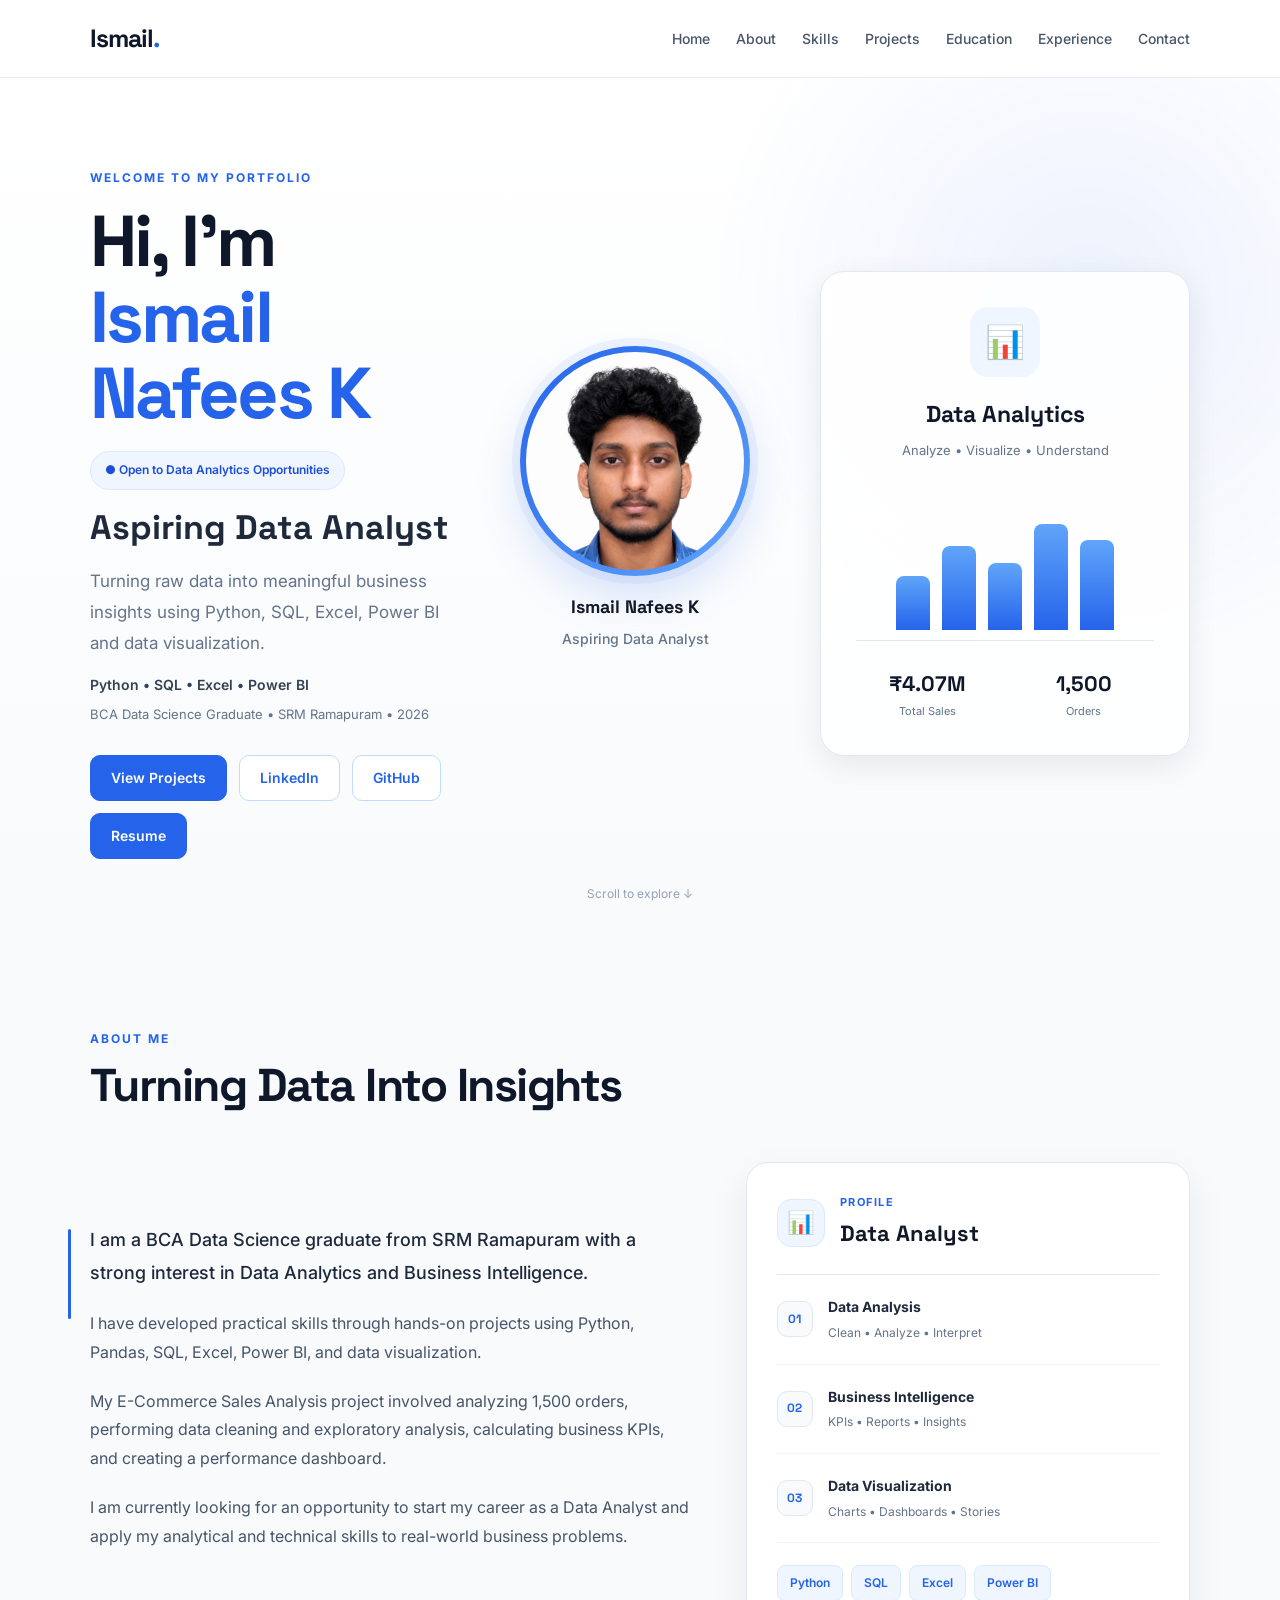
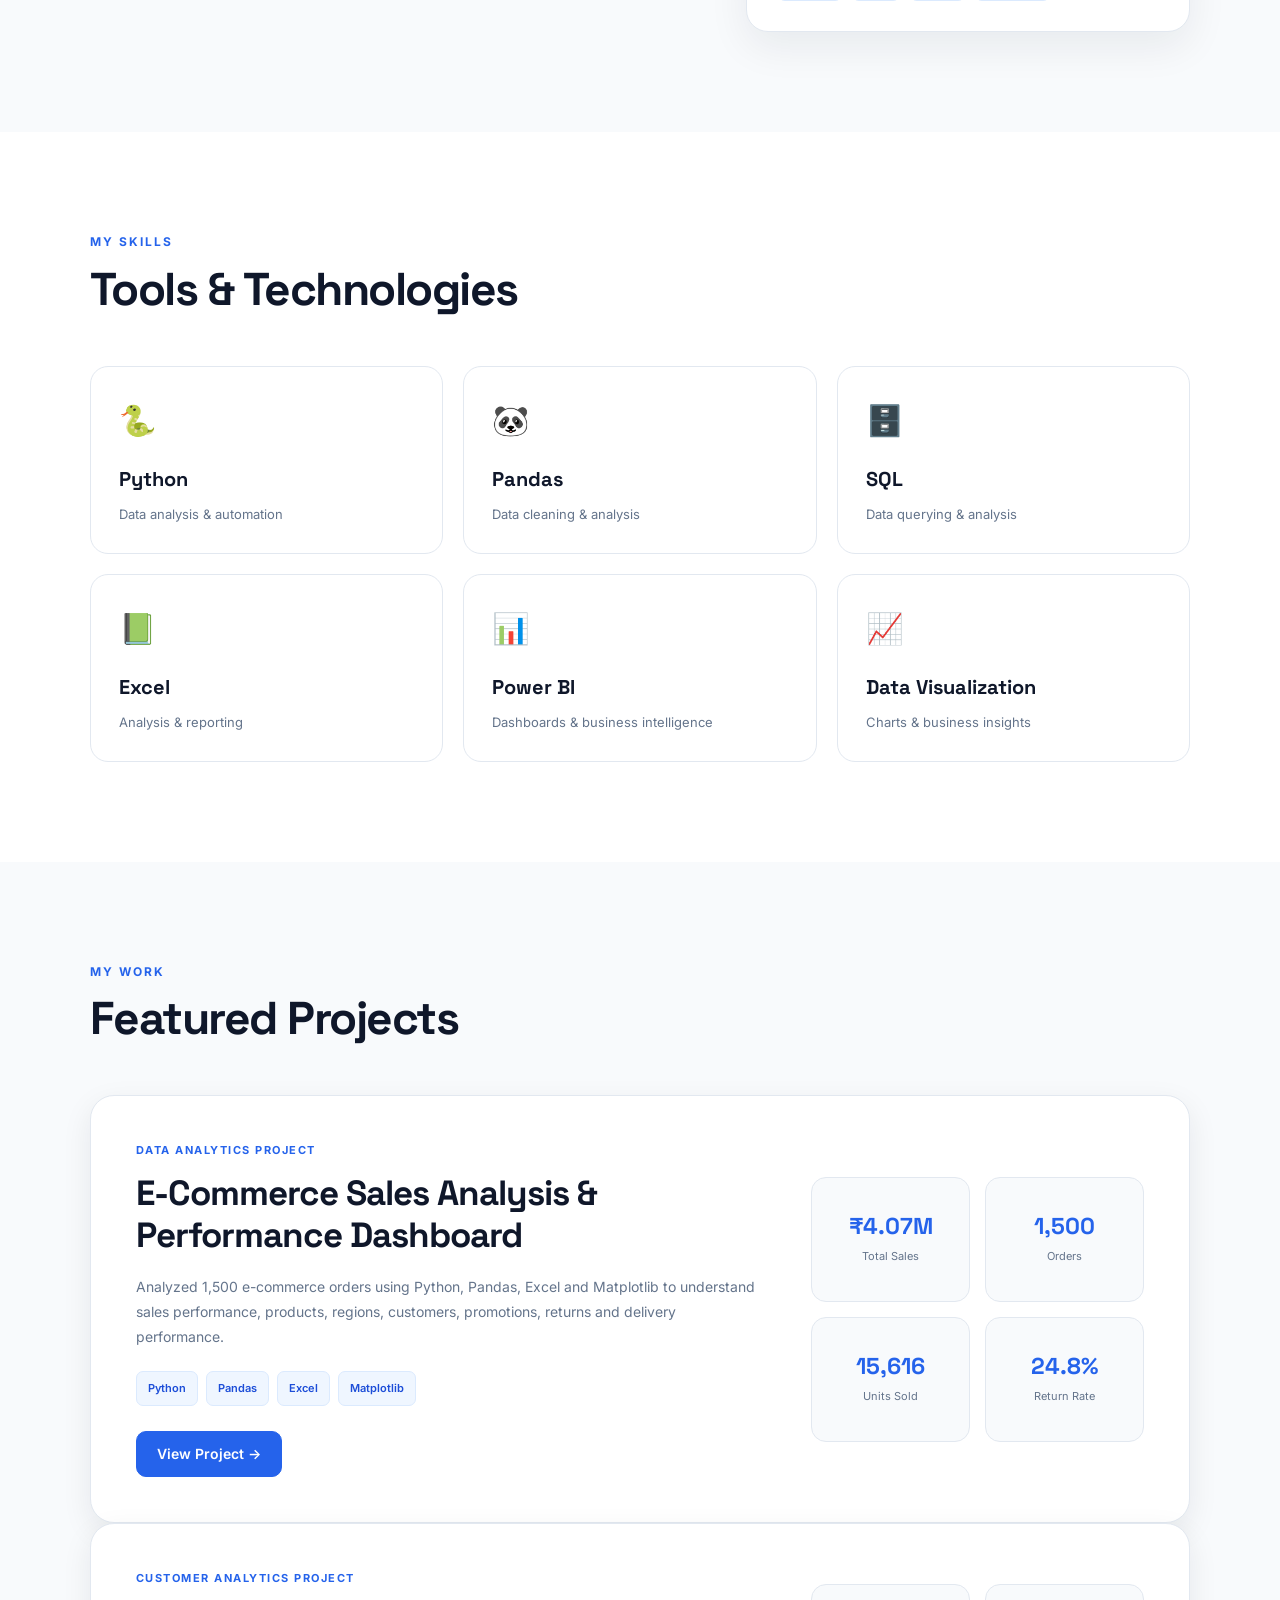
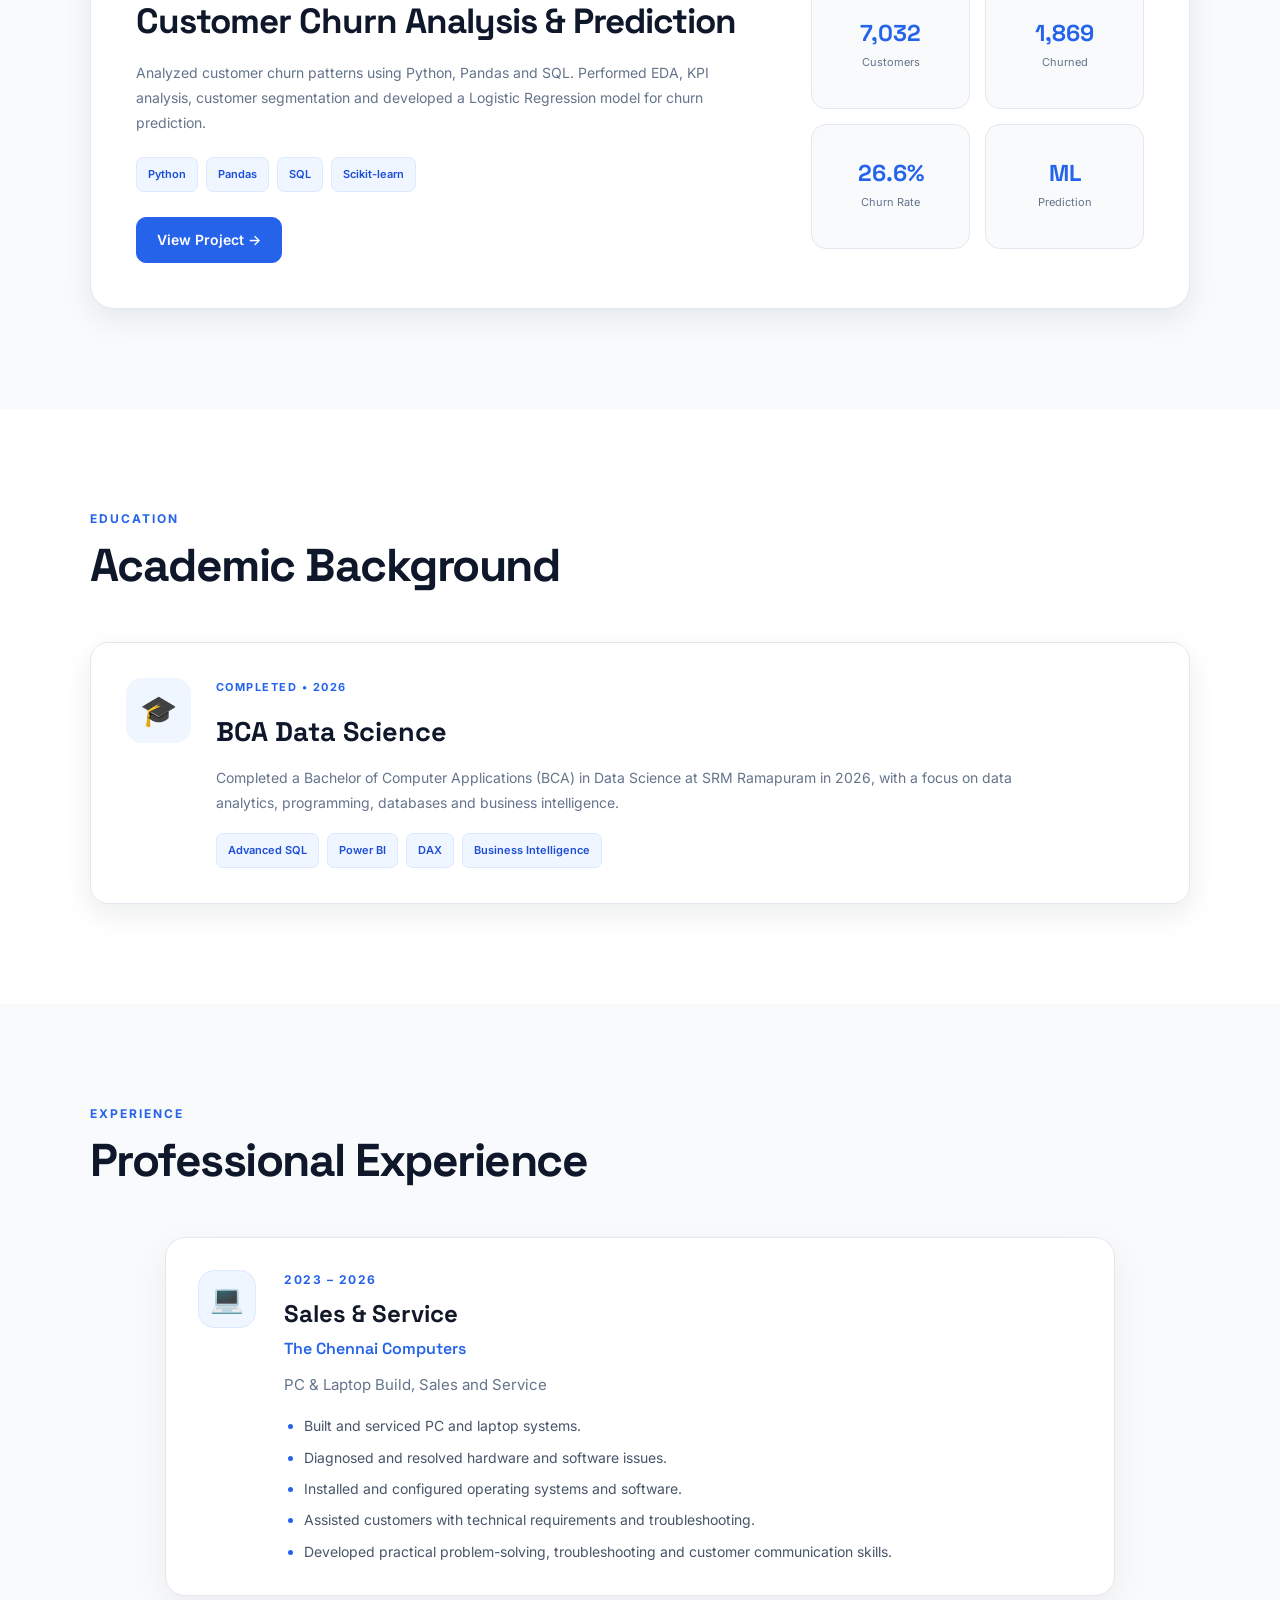
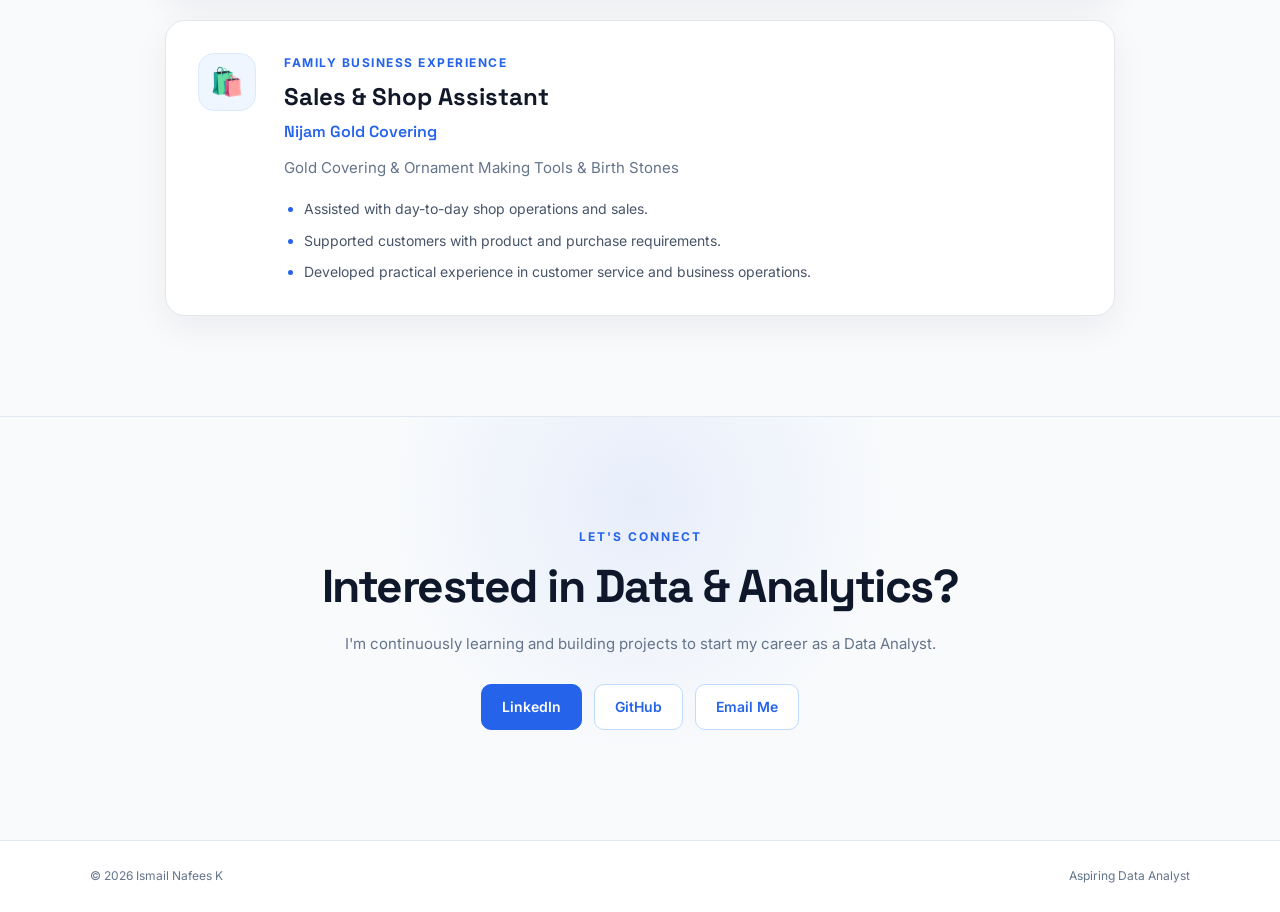
==== index.html @ 9ca86b62 "Update index.html" ====
<!DOCTYPE html>
<html lang="en">

<head>
    <meta charset="UTF-8">
    <meta name="viewport" content="width=device-width, initial-scale=1.0">

    <title>Ismail Nafees | Data Analyst</title>

    <meta name="description"
        content="Ismail Nafees K — BCA Data Science graduate and aspiring Data Analyst skilled in Python, SQL, Excel, Power BI and data visualization.">

    <meta property="og:title" content="Ismail Nafees | Data Analyst">
    <meta property="og:description"
        content="BCA Data Science graduate and aspiring Data Analyst specializing in Python, SQL, Excel, Power BI and data visualization.">
    <meta property="og:type" content="website">
    <meta property="og:url" content="https://Ismailnafees.github.io">

    <link rel="stylesheet" href="style.css">
</head>

<body>

    <!-- Navigation -->
    <nav class="navbar">

        <div class="logo">
            Ismail<span>.</span>
        </div>

        <div class="nav-links">
            <a href="#home">Home</a>
            <a href="#about">About</a>
            <a href="#skills">Skills</a>
            <a href="#projects">Projects</a>
            <a href="#education">Education</a>
            <a href="#experience">Experience</a>
            <a href="#contact">Contact</a>
        </div>

    </nav>


    <!-- Hero Section -->
    <section id="home" class="hero">

        <div class="hero-content">

            <p class="small-title">
                WELCOME TO MY PORTFOLIO
            </p>

            <h1>
                Hi, I'm <span>Ismail Nafees K</span>
            </h1>

            <div class="status-badge">
                ● Open to Data Analytics Opportunities
            </div>

            <h2>
                Aspiring Data Analyst
            </h2>

            <p class="hero-text">
                Turning raw data into meaningful business insights using
                Python, SQL, Excel, Power BI and data visualization.
            </p>

            <p class="hero-subtext">
                Python • SQL • Excel • Power BI
            </p>

            <p class="hero-education">
                BCA Data Science Graduate • SRM Ramapuram • 2026
            </p>

            <div class="buttons">

                <a href="#projects" class="button">
                    View Projects
                </a>

                <a href="https://www.linkedin.com/in/ismail-nafees-a29241374/"
                   class="button secondary"
                   target="_blank"
                   rel="noopener noreferrer">
                    LinkedIn
                </a>

                <a href="https://github.com/Ismailnafees"
                   class="button secondary"
                   target="_blank"
                   rel="noopener noreferrer">
                    GitHub
                </a>

               <a href="Ismail_Nafees_Resume.pdf"
   class="button"
   target="_blank">
    Resume
</a>

            </div>

        </div>


        <!-- Profile Photo -->
        <div class="profile-photo-card">

            <div class="profile-photo-wrapper">

                <img
                    src="profile.png"
                    alt="Ismail Nafees K - Data Analyst"
                    class="profile-photo">

            </div>

            <div class="profile-photo-info">

                <strong>
                    Ismail Nafees K
                </strong>

                <span>
                    Aspiring Data Analyst
                </span>

            </div>

        </div>


        <!-- Analytics Visual -->
        <div class="hero-card">

            <div class="data-icon">
                📊
            </div>

            <h3>
                Data Analytics
            </h3>

            <p>
                Analyze • Visualize • Understand
            </p>

            <div class="analytics-bars">

                <div class="bar bar-one"></div>
                <div class="bar bar-two"></div>
                <div class="bar bar-three"></div>
                <div class="bar bar-four"></div>
                <div class="bar bar-five"></div>

            </div>

            <div class="analytics-stats">

                <div>
                    <strong>₹4.07M</strong>
                    <span>Total Sales</span>
                </div>

                <div>
                    <strong>1,500</strong>
                    <span>Orders</span>
                </div>

            </div>

        </div>

        <div class="scroll-hint">
            Scroll to explore ↓
        </div>

    </section>


   <!-- About Section -->
<section id="about" class="section about-section">

    <div class="section-title">

        <p>ABOUT ME</p>

        <h2>
            Turning Data Into Insights
        </h2>

    </div>


    <div class="about-layout">

        <!-- Left: About Text -->
        <div class="about-text">

            <p>
                I am a BCA Data Science graduate from SRM Ramapuram
                with a strong interest in Data Analytics and Business
                Intelligence.
            </p>

            <p>
                I have developed practical skills through hands-on
                projects using Python, Pandas, SQL, Excel, Power BI,
                and data visualization.
            </p>

            <p>
                My E-Commerce Sales Analysis project involved analyzing
                1,500 orders, performing data cleaning and exploratory
                analysis, calculating business KPIs, and creating a
                performance dashboard.
            </p>

            <p>
                I am currently looking for an opportunity to start my
                career as a Data Analyst and apply my analytical and
                technical skills to real-world business problems.
            </p>

        </div>


        <!-- Right: Profile -->
        <div class="about-profile">

            <div class="profile-heading">
                <span class="profile-icon">📊</span>

                <div>
                    <span class="profile-label">PROFILE</span>

                    <h3>
                        Data Analyst
                    </h3>
                </div>
            </div>


            <div class="profile-item">

                <span class="profile-number">
                    01
                </span>

                <div>
                    <strong>
                        Data Analysis
                    </strong>

                    <p>
                        Clean • Analyze • Interpret
                    </p>
                </div>

            </div>


            <div class="profile-item">

                <span class="profile-number">
                    02
                </span>

                <div>
                    <strong>
                        Business Intelligence
                    </strong>

                    <p>
                        KPIs • Reports • Insights
                    </p>
                </div>

            </div>


            <div class="profile-item">

                <span class="profile-number">
                    03
                </span>

                <div>
                    <strong>
                        Data Visualization
                    </strong>

                    <p>
                        Charts • Dashboards • Stories
                    </p>
                </div>

            </div>


            <div class="profile-tools">

                <span>Python</span>
                <span>SQL</span>
                <span>Excel</span>
                <span>Power BI</span>

            </div>

        </div>

    </div>

</section>

    <!-- Skills Section -->
    <section id="skills" class="section">

        <div class="section-title">

            <p>MY SKILLS</p>

            <h2>
                Tools & Technologies
            </h2>

        </div>


        <div class="skills-grid">

            <div class="skill-card">

                <span>🐍</span>

                <h3>
                    Python
                </h3>

                <p>
                    Data analysis & automation
                </p>

            </div>


            <div class="skill-card">

                <span>🐼</span>

                <h3>
                    Pandas
                </h3>

                <p>
                    Data cleaning & analysis
                </p>

            </div>


            <div class="skill-card">

                <span>🗄️</span>

                <h3>
                    SQL
                </h3>

                <p>
                    Data querying & analysis
                </p>

            </div>


            <div class="skill-card">

                <span>📗</span>

                <h3>
                    Excel
                </h3>

                <p>
                    Analysis & reporting
                </p>

            </div>


            <div class="skill-card">

                <span>📊</span>

                <h3>
                    Power BI
                </h3>

                <p>
                    Dashboards & business intelligence
                </p>

            </div>


            <div class="skill-card">

                <span>📈</span>

                <h3>
                    Data Visualization
                </h3>

                <p>
                    Charts & business insights
                </p>

            </div>

        </div>

    </section>


    <!-- Projects Section -->
    
<section id="projects" class="section">

    <div class="section-title">
        <p>MY WORK</p>
        <h2>Featured Projects</h2>
    </div>

    <div class="projects-grid">

        <!-- Project 1 -->
        <div class="project-card">

            <div class="project-content">

                <p class="project-label">
                    DATA ANALYTICS PROJECT
                </p>

                <h3>
                    E-Commerce Sales Analysis
                    & Performance Dashboard
                </h3>

                <p>
                    Analyzed 1,500 e-commerce orders using Python,
                    Pandas, Excel and Matplotlib to understand sales
                    performance, products, regions, customers,
                    promotions, returns and delivery performance.
                </p>

                <div class="project-tools">
                    <span>Python</span>
                    <span>Pandas</span>
                    <span>Excel</span>
                    <span>Matplotlib</span>
                </div>

                <a href="https://github.com/Ismailnafees/ecommerce-sales-analysis"
                   class="button"
                   target="_blank">
                    View Project →
                </a>

            </div>

            <div class="project-stats">

                <div>
                    <strong>₹4.07M</strong>
                    <span>Total Sales</span>
                </div>

                <div>
                    <strong>1,500</strong>
                    <span>Orders</span>
                </div>

                <div>
                    <strong>15,616</strong>
                    <span>Units Sold</span>
                </div>

                <div>
                    <strong>24.8%</strong>
                    <span>Return Rate</span>
                </div>

            </div>

        </div>


        <!-- Project 2 -->
        <div class="project-card">

            <div class="project-content">

                <p class="project-label">
                    CUSTOMER ANALYTICS PROJECT
                </p>

                <h3>
                    Customer Churn Analysis
                    & Prediction
                </h3>

                <p>
                    Analyzed customer churn patterns using Python,
                    Pandas and SQL. Performed EDA, KPI analysis,
                    customer segmentation and developed a Logistic
                    Regression model for churn prediction.
                </p>

                <div class="project-tools">
                    <span>Python</span>
                    <span>Pandas</span>
                    <span>SQL</span>
                    <span>Scikit-learn</span>
                </div>

                <a href="https://github.com/Ismailnafees/customer-churn-analysis"
                   class="button"
                   target="_blank">
                    View Project →
                </a>

            </div>

            <div class="project-stats">

                <div>
                    <strong>7,032</strong>
                    <span>Customers</span>
                </div>

                <div>
                    <strong>1,869</strong>
                    <span>Churned</span>
                </div>

                <div>
                    <strong>26.6%</strong>
                    <span>Churn Rate</span>
                </div>

                <div>
                    <strong>ML</strong>
                    <span>Prediction</span>
                </div>

            </div>

        </div>

    </div>

</section>

    <!-- Education Section -->
    <section id="education" class="section">

        <div class="section-title">

            <p>EDUCATION</p>

            <h2>
                Academic Background
            </h2>

        </div>


        <div class="education-card">

            <div class="education-icon">
                🎓
            </div>

            <div>

                <p class="project-label">
                    COMPLETED • 2026
                </p>

                <h3>
                    BCA Data Science
                </h3>

                <p>
                    Completed a Bachelor of Computer Applications (BCA)
                    in Data Science at SRM Ramapuram in 2026, with a focus
                    on data analytics, programming, databases and business
                    intelligence.
                </p>

                <div class="learning-tags">

                    <span>Advanced SQL</span>
                    <span>Power BI</span>
                    <span>DAX</span>
                    <span>Business Intelligence</span>

                </div>

            </div>

        </div>

    </section>


    <!-- Experience Section -->
    <section id="experience" class="section">

        <div class="section-title">

            <p>EXPERIENCE</p>

            <h2>
                Professional Experience
            </h2>

        </div>


        <!-- The Chennai Computers -->
        <div class="experience-card">

            <div class="experience-icon">
                💻
            </div>

            <div class="experience-content">

                <p class="project-label">
                    2023 – 2026
                </p>

                <h3>
                    Sales & Service
                </h3>

                <h4>
                    The Chennai Computers
                </h4>

                <p>
                    PC & Laptop Build, Sales and Service
                </p>

                <ul>

                    <li>
                        Built and serviced PC and laptop systems.
                    </li>

                    <li>
                        Diagnosed and resolved hardware and software issues.
                    </li>

                    <li>
                        Installed and configured operating systems and software.
                    </li>

                    <li>
                        Assisted customers with technical requirements
                        and troubleshooting.
                    </li>

                    <li>
                        Developed practical problem-solving,
                        troubleshooting and customer communication skills.
                    </li>

                </ul>

            </div>

        </div>


        <!-- Nijam Gold Covering -->
        <div class="experience-card">

            <div class="experience-icon">
                🛍️
            </div>

            <div class="experience-content">

                <p class="project-label">
                    FAMILY BUSINESS EXPERIENCE
                </p>

                <h3>
                    Sales & Shop Assistant
                </h3>

                <h4>
                    Nijam Gold Covering
                </h4>

                <p>
                    Gold Covering & Ornament Making Tools & Birth Stones
                </p>

                <ul>

                    <li>
                        Assisted with day-to-day shop operations and sales.
                    </li>

                    <li>
                        Supported customers with product and purchase requirements.
                    </li>

                    <li>
                        Developed practical experience in customer service
                        and business operations.
                    </li>

                </ul>

            </div>

        </div>

    </section>


    <!-- Contact Section -->
    <section id="contact" class="contact">

        <p class="small-title">
            LET'S CONNECT
        </p>

        <h2>
            Interested in Data & Analytics?
        </h2>

        <p>
            I'm continuously learning and building projects
            to start my career as a Data Analyst.
        </p>


        <div class="buttons">

            <a href="https://www.linkedin.com/in/ismail-nafees-a29241374/"
               class="button"
               target="_blank"
               rel="noopener noreferrer">
                LinkedIn
            </a>

            <a href="https://github.com/Ismailnafees"
               class="button secondary"
               target="_blank"
               rel="noopener noreferrer">
                GitHub
            </a>

            <a href="mailto:ismailnafees113@gmail.com"
               class="button secondary">
                Email Me
            </a>

        </div>

    </section>


    <!-- Footer -->
    <footer>

        <p>
            © 2026 Ismail Nafees K
        </p>

        <p>
            Aspiring Data Analyst
        </p>

    </footer>


</body>

</html>
---- style.css ----
@import url('https://fonts.googleapis.com/css2?family=Inter:wght@400;500;600;700&family=Space+Grotesk:wght@400;500;600;700&display=swap');


/* =========================
   ROOT
========================= */

:root {
    --blue: #2563eb;
    --blue-dark: #1d4ed8;
    --blue-light: #eff6ff;

    --text: #0f172a;
    --text-light: #64748b;

    --white: #ffffff;
    --border: #e2e8f0;
    --background: #f8fafc;

    --shadow: 0 10px 30px rgba(15, 23, 42, 0.08);
    --shadow-hover: 0 18px 40px rgba(37, 99, 235, 0.12);

    --radius: 18px;
}


/* =========================
   RESET
========================= */

* {
    margin: 0;
    padding: 0;
    box-sizing: border-box;
}

html {
    scroll-behavior: smooth;
}

body {
    font-family: "Inter", sans-serif;
    color: var(--text);
    background: var(--white);
    line-height: 1.7;
    overflow-x: hidden;
}

a {
    text-decoration: none;
    color: inherit;
}

img {
    max-width: 100%;
    display: block;
}


/* =========================
   TYPOGRAPHY
========================= */

h1,
h2,
h3,
.logo {
    font-family: "Space Grotesk", sans-serif;
}

h1,
h2,
h3,
p {
    margin: 0;
}


/* =========================
   NAVIGATION
========================= */

.navbar {
    width: 100%;
    height: 78px;

    display: flex;
    align-items: center;
    justify-content: space-between;

    padding: 0 7%;

    background: rgba(255, 255, 255, 0.94);

    border-bottom: 1px solid rgba(226, 232, 240, 0.8);

    position: sticky;
    top: 0;
    z-index: 1000;

    backdrop-filter: blur(14px);
}

.logo {
    font-size: 25px;
    font-weight: 700;
    letter-spacing: -1px;
}

.logo span {
    color: var(--blue);
}

.nav-links {
    display: flex;
    align-items: center;
    gap: 26px;
}

.nav-links a {
    color: #475569;
    font-size: 14px;
    font-weight: 500;

    transition: color 0.25s ease;
}

.nav-links a:hover {
    color: var(--blue);
}


/* =========================
   HERO
========================= */

.hero {
    min-height: calc(100vh - 78px);

    display: flex;
    align-items: center;
    justify-content: space-between;

    gap: 70px;

    padding: 90px 7% 70px;

    position: relative;

    background:
        radial-gradient(circle at 85% 25%, rgba(37, 99, 235, 0.08), transparent 30%),
        linear-gradient(180deg, #ffffff 0%, #f8fafc 100%);
}

.hero-content {
    max-width: 720px;
}

.small-title {
    color: var(--blue);

    font-size: 12px;
    font-weight: 700;

    letter-spacing: 2px;

    margin-bottom: 16px;
}

.hero h1 {
    font-size: clamp(42px, 6vw, 72px);

    line-height: 1.05;

    letter-spacing: -2.8px;

    font-weight: 700;

    margin-bottom: 20px;
}

.hero h1 span {
    color: var(--blue);
}

.status-badge {
    display: inline-flex;
    align-items: center;

    padding: 8px 14px;

    margin-bottom: 18px;

    color: #1d4ed8;

    background: var(--blue-light);

    border: 1px solid #dbeafe;

    border-radius: 999px;

    font-size: 12px;
    font-weight: 600;
}

.hero h2 {
    font-size: clamp(24px, 3vw, 34px);

    line-height: 1.2;

    margin-bottom: 18px;

    color: #1e293b;
}

.hero-text {
    max-width: 650px;

    color: var(--text-light);

    font-size: 17px;

    line-height: 1.8;

    margin-bottom: 15px;
}

.hero-subtext {
    color: #334155;

    font-weight: 600;

    font-size: 14px;

    margin-bottom: 6px;
}

.hero-education {
    color: #64748b;

    font-size: 13px;

    margin-bottom: 30px;
}


/* =========================
   BUTTONS
========================= */

.buttons {
    display: flex;
    flex-wrap: wrap;
    gap: 12px;
}

.button {
    display: inline-flex;
    align-items: center;
    justify-content: center;

    min-height: 46px;

    padding: 0 20px;

    background: var(--blue);

    color: white;

    border: 1px solid var(--blue);

    border-radius: 10px;

    font-size: 14px;
    font-weight: 600;

    transition:
        transform 0.25s ease,
        background 0.25s ease,
        box-shadow 0.25s ease;
}

.button:hover {
    background: var(--blue-dark);

    transform: translateY(-2px);

    box-shadow: 0 8px 20px rgba(37, 99, 235, 0.2);
}

.button.secondary {
    background: white;

    color: var(--blue);

    border-color: #bfdbfe;
}

.button.secondary:hover {
    background: var(--blue-light);
}


/* =========================
   HERO ANALYTICS CARD
========================= */

.hero-card {
    width: 370px;

    flex-shrink: 0;

    padding: 35px;

    background: rgba(255, 255, 255, 0.9);

    border: 1px solid var(--border);

    border-radius: 24px;

    box-shadow: var(--shadow);

    text-align: center;

    transition:
        transform 0.3s ease,
        box-shadow 0.3s ease;
}

.hero-card:hover {
    transform: translateY(-7px);

    box-shadow: var(--shadow-hover);
}

.data-icon {
    width: 70px;
    height: 70px;

    display: flex;
    align-items: center;
    justify-content: center;

    margin: 0 auto 18px;

    background: var(--blue-light);

    border-radius: 18px;

    font-size: 32px;
}

.hero-card h3 {
    font-size: 23px;

    margin-bottom: 5px;
}

.hero-card > p {
    color: var(--text-light);

    font-size: 13px;

    margin-bottom: 30px;
}


/* =========================
   ANALYTICS BARS
========================= */

.analytics-bars {
    height: 150px;

    display: flex;
    align-items: flex-end;
    justify-content: center;

    gap: 12px;

    padding: 10px 25px;

    border-bottom: 1px solid var(--border);
}

.bar {
    width: 34px;

    border-radius: 8px 8px 0 0;

    background: linear-gradient(
        to top,
        #2563eb,
        #60a5fa
    );

    animation: growBar 1s ease forwards;
}

.bar-one {
    height: 42%;
}

.bar-two {
    height: 65%;
}

.bar-three {
    height: 52%;
}

.bar-four {
    height: 82%;
}

.bar-five {
    height: 70%;
}

@keyframes growBar {
    from {
        transform: scaleY(0);
        transform-origin: bottom;
    }

    to {
        transform: scaleY(1);
        transform-origin: bottom;
    }
}


/* =========================
   ANALYTICS STATS
========================= */

.analytics-stats {
    display: grid;
    grid-template-columns: 1fr 1fr;

    gap: 15px;

    padding-top: 25px;
}

.analytics-stats div {
    display: flex;
    flex-direction: column;
}

.analytics-stats strong {
    font-family: "Space Grotesk", sans-serif;

    font-size: 21px;
}

.analytics-stats span {
    color: var(--text-light);

    font-size: 11px;
}


/* =========================
   SCROLL HINT
========================= */

.scroll-hint {
    position: absolute;

    bottom: 25px;
    left: 50%;

    transform: translateX(-50%);

    color: #94a3b8;

    font-size: 12px;

    animation: scrollHint 2s ease-in-out infinite;
}

@keyframes scrollHint {
    0%,
    100% {
        transform: translate(-50%, 0);
    }

    50% {
        transform: translate(-50%, 5px);
    }
}


/* =========================
   GENERAL SECTIONS
========================= */

.section {
    padding: 100px 7%;
}

.section:nth-of-type(even) {
    background: var(--background);
}

.section-title {
    max-width: 700px;

    margin-bottom: 50px;
}

.section-title p {
    color: var(--blue);

    font-size: 12px;

    font-weight: 700;

    letter-spacing: 2px;

    margin-bottom: 10px;
}

.section-title h2 {
    font-size: clamp(30px, 4vw, 46px);

    line-height: 1.15;

    letter-spacing: -1.5px;
}


/* =========================
   ABOUT
========================= */

.about-content {
    max-width: 850px;
}

.about-content p {
    color: var(--text-light);

    font-size: 16px;

    line-height: 1.9;

    margin-bottom: 18px;
}


/* =========================
   SKILLS
========================= */

.skills-grid {
    display: grid;

    grid-template-columns: repeat(3, 1fr);

    gap: 20px;
}

.skill-card {
    padding: 28px;

    background: white;

    border: 1px solid var(--border);

    border-radius: var(--radius);

    transition:
        transform 0.3s ease,
        box-shadow 0.3s ease,
        border-color 0.3s ease;
}

.skill-card:hover {
    transform: translateY(-6px);

    border-color: #bfdbfe;

    box-shadow: var(--shadow-hover);
}

.skill-card span {
    display: block;

    font-size: 30px;

    margin-bottom: 16px;
}

.skill-card h3 {
    font-size: 20px;

    margin-bottom: 7px;
}

.skill-card p {
    color: var(--text-light);

    font-size: 13px;
}


/* =========================
   PROJECT
========================= */

.project-card {
    display: grid;

    grid-template-columns: 1.5fr 0.8fr;

    gap: 50px;

    padding: 45px;

    background: white;

    border: 1px solid var(--border);

    border-radius: 24px;

    box-shadow: var(--shadow);

    transition:
        transform 0.3s ease,
        box-shadow 0.3s ease;
}

.project-card:hover {
    transform: translateY(-5px);

    box-shadow: var(--shadow-hover);
}

.project-content {
    display: flex;
    flex-direction: column;
    align-items: flex-start;
}

.project-label {
    color: var(--blue);

    font-size: 11px;

    font-weight: 700;

    letter-spacing: 1.5px;

    margin-bottom: 12px;
}

.project-content h3 {
    max-width: 700px;

    font-size: clamp(25px, 3vw, 35px);

    line-height: 1.2;

    letter-spacing: -1px;

    margin-bottom: 18px;
}

.project-content > p:not(.project-label) {
    color: var(--text-light);

    font-size: 14px;

    line-height: 1.8;

    margin-bottom: 22px;
}

.project-tools {
    display: flex;

    flex-wrap: wrap;

    gap: 8px;

    margin-bottom: 25px;
}

.project-tools span,
.learning-tags span {
    padding: 7px 11px;

    color: #1d4ed8;

    background: var(--blue-light);

    border: 1px solid #dbeafe;

    border-radius: 7px;

    font-size: 11px;

    font-weight: 600;
}


/* =========================
   PROJECT STATS
========================= */

.project-stats {
    display: grid;

    grid-template-columns: 1fr 1fr;

    gap: 15px;

    align-content: center;
}

.project-stats div {
    min-height: 125px;

    display: flex;
    flex-direction: column;
    align-items: center;
    justify-content: center;

    padding: 15px;

    background: var(--background);

    border: 1px solid var(--border);

    border-radius: 15px;

    text-align: center;
}

.project-stats strong {
    font-family: "Space Grotesk", sans-serif;

    color: var(--blue);

    font-size: 23px;

    line-height: 1.2;

    margin-bottom: 6px;
}

.project-stats span {
    color: var(--text-light);

    font-size: 11px;
}


/* =========================
   PROJECT DASHBOARD PREVIEW
========================= */

.project-preview {
    margin-top: 30px;

    padding: 12px;

    background: white;

    border: 1px solid var(--border);

    border-radius: 22px;

    box-shadow: var(--shadow);

    overflow: hidden;
}

.project-preview img {
    width: 100%;

    border-radius: 14px;

    transition: transform 0.4s ease;
}

.project-preview:hover img {
    transform: scale(1.01);
}


/* =========================
   EDUCATION
========================= */

.education-card {
    display: flex;

    align-items: flex-start;

    gap: 25px;

    padding: 35px;

    background: white;

    border: 1px solid var(--border);

    border-radius: var(--radius);

    box-shadow: var(--shadow);
}

.education-icon {
    width: 65px;
    height: 65px;

    flex-shrink: 0;

    display: flex;
    align-items: center;
    justify-content: center;

    background: var(--blue-light);

    border-radius: 16px;

    font-size: 30px;
}

.education-card h3 {
    font-size: 27px;

    margin-bottom: 10px;
}

.education-card p:not(.project-label) {
    color: var(--text-light);

    max-width: 800px;

    font-size: 14px;

    line-height: 1.8;

    margin-bottom: 18px;
}

.learning-tags {
    display: flex;

    flex-wrap: wrap;

    gap: 8px;
}


/* =========================
   EXPERIENCE
========================= */

.experience-card {
    display: flex;

    align-items: flex-start;

    gap: 25px;

    padding: 35px;

    margin-bottom: 22px;

    background: white;

    border: 1px solid var(--border);

    border-radius: var(--radius);

    box-shadow: var(--shadow);

    transition:
        transform 0.3s ease,
        box-shadow 0.3s ease,
        border-color 0.3s ease;
}

.experience-card:last-child {
    margin-bottom: 0;
}

.experience-card:hover {
    transform: translateY(-4px);

    border-color: #bfdbfe;

    box-shadow: var(--shadow-hover);
}

.experience-icon {
    width: 65px;
    height: 65px;

    flex-shrink: 0;

    display: flex;
    align-items: center;
    justify-content: center;

    background: var(--blue-light);

    border-radius: 16px;

    font-size: 29px;
}

.experience-content {
    flex: 1;
}

.experience-content h3 {
    font-size: 25px;

    line-height: 1.2;

    margin-bottom: 4px;
}

.experience-content h4 {
    color: #334155;

    font-size: 15px;

    font-weight: 600;

    margin-bottom: 4px;
}

.experience-content > p:not(.project-label) {
    color: var(--text-light);

    font-size: 13px;

    margin-bottom: 16px;
}

.experience-content ul {
    padding-left: 19px;

    color: var(--text-light);

    font-size: 13px;

    line-height: 1.8;
}

.experience-content li {
    margin-bottom: 5px;
}


/* =========================
   CONTACT
========================= */

.contact {
    padding: 110px 7%;

    text-align: center;

    background:
        radial-gradient(circle at 50% 20%, rgba(37, 99, 235, 0.08), transparent 35%),
        #f8fafc;

    border-top: 1px solid var(--border);
}

.contact .small-title {
    margin-bottom: 12px;
}

.contact h2 {
    font-size: clamp(30px, 4vw, 46px);

    line-height: 1.15;

    letter-spacing: -1.5px;

    margin-bottom: 18px;
}

.contact > p:not(.small-title) {
    max-width: 600px;

    margin: 0 auto 28px;

    color: var(--text-light);

    font-size: 15px;
}

.contact .buttons {
    justify-content: center;
}


/* =========================
   FOOTER
========================= */

footer {
    display: flex;

    justify-content: space-between;
    align-items: center;

    gap: 20px;

    padding: 25px 7%;

    background: white;

    border-top: 1px solid var(--border);

    color: #64748b;

    font-size: 12px;
}


/* =========================
   RESPONSIVE — TABLET
========================= */

@media (max-width: 1050px) {

    .navbar {
        padding: 0 5%;
    }

    .nav-links {
        gap: 16px;
    }

    .hero {
        padding-left: 5%;
        padding-right: 5%;
        gap: 40px;
    }

    .section {
        padding-left: 5%;
        padding-right: 5%;
    }

    .contact {
        padding-left: 5%;
        padding-right: 5%;
    }

    footer {
        padding-left: 5%;
        padding-right: 5%;
    }

    .hero-card {
        width: 330px;
    }

    .skills-grid {
        grid-template-columns: repeat(2, 1fr);
    }

}


/* =========================
   RESPONSIVE — MOBILE
========================= */

@media (max-width: 800px) {

    .navbar {
        height: auto;

        padding: 20px 5%;

        flex-direction: column;

        gap: 16px;
    }

    .nav-links {
        width: 100%;

        display: flex;

        justify-content: center;

        flex-wrap: wrap;

        gap: 10px 17px;
    }

    .nav-links a {
        font-size: 12px;
    }


    .hero {
        min-height: auto;

        flex-direction: column;

        align-items: flex-start;

        padding-top: 70px;
        padding-bottom: 90px;

        gap: 45px;
    }

    .hero-content {
        width: 100%;
    }

    .hero h1 {
        font-size: clamp(40px, 11vw, 58px);

        letter-spacing: -2px;
    }

    .hero-text {
        font-size: 15px;
    }

    .hero-card {
        width: 100%;
        max-width: 430px;

        margin: 0 auto;
    }

    .scroll-hint {
        display: none;
    }


    .section {
        padding-top: 75px;
        padding-bottom: 75px;
    }

    .section-title {
        margin-bottom: 35px;
    }


    .skills-grid {
        grid-template-columns: 1fr;
    }


    .project-card {
        grid-template-columns: 1fr;

        padding: 28px;

        gap: 30px;
    }

    .project-stats {
        grid-template-columns: repeat(2, 1fr);
    }

    .project-stats div {
        min-height: 105px;
    }


    .education-card {
        padding: 28px;

        flex-direction: column;

        gap: 18px;
    }


    .experience-card {
        padding: 28px;

        flex-direction: column;

        gap: 18px;
    }

    .experience-icon {
        width: 58px;
        height: 58px;
    }


    .contact {
        padding-top: 80px;
        padding-bottom: 80px;
    }

    footer {
        flex-direction: column;

        text-align: center;

        padding-top: 22px;
        padding-bottom: 22px;
    }

}


/* =========================
   SMALL MOBILE
========================= */

@media (max-width: 480px) {

    .navbar {
        padding: 16px 4%;
    }

    .logo {
        font-size: 23px;
    }

    .nav-links {
        gap: 8px 13px;
    }

    .nav-links a {
        font-size: 11px;
    }


    .hero {
        padding-left: 5%;
        padding-right: 5%;
    }

    .hero h1 {
        font-size: 40px;

        letter-spacing: -1.7px;
    }

    .hero h2 {
        font-size: 25px;
    }

    .hero-text {
        font-size: 14px;
    }

    .hero-subtext {
        font-size: 13px;
    }

    .hero-education {
        font-size: 12px;
    }


    .buttons {
        width: 100%;
    }

    .button {
        flex: 1;

        min-width: 130px;

        padding: 0 14px;

        font-size: 12px;
    }


    .section {
        padding-left: 5%;
        padding-right: 5%;
    }

    .section-title h2 {
        font-size: 31px;
    }


    .skill-card {
        padding: 24px;
    }


    .project-card {
        padding: 22px;
    }

    .project-content h3 {
        font-size: 25px;
    }

    .project-stats {
        gap: 10px;
    }

    .project-stats div {
        min-height: 95px;

        padding: 10px;
    }

    .project-stats strong {
        font-size: 18px;
    }

    .project-stats span {
        font-size: 10px;
    }


    .project-preview {
        padding: 7px;

        border-radius: 16px;
    }

    .project-preview img {
        border-radius: 10px;
    }


    .education-card,
    .experience-card {
        padding: 22px;
    }

    .education-card h3,
    .experience-content h3 {
        font-size: 22px;
    }

    .experience-content ul {
        font-size: 12px;
    }


    .contact h2 {
        font-size: 31px;
    }

    .contact .buttons {
        flex-direction: column;
    }

    .contact .button {
        width: 100%;
    }

}
/* ================================
   PROFILE PHOTO
================================ */

.profile-photo-card {
    display: flex;
    flex-direction: column;
    align-items: center;
    justify-content: center;
    gap: 16px;
    margin: 0 auto 30px;
}

.profile-photo-wrapper {
    width: 230px;
    height: 230px;
    padding: 6px;
    border-radius: 50%;
    background: linear-gradient(135deg, #2563eb, #60a5fa);
    box-shadow:
        0 20px 45px rgba(37, 99, 235, 0.18),
        0 0 0 8px rgba(37, 99, 235, 0.06);
}

.profile-photo {
    width: 100%;
    height: 100%;
    display: block;
    object-fit: cover;
    object-position: center;
    border-radius: 50%;
    background: #ffffff;
}

.profile-photo-info {
    display: flex;
    flex-direction: column;
    align-items: center;
    text-align: center;
    gap: 4px;
}

.profile-photo-info strong {
    font-family: "Space Grotesk", sans-serif;
    font-size: 18px;
    font-weight: 700;
    color: #111827;
}

.profile-photo-info span {
    font-size: 14px;
    font-weight: 500;
    color: #64748b;
}


/* Hover Effect */

.profile-photo-wrapper {
    transition:
        transform 0.3s ease,
        box-shadow 0.3s ease;
}

.profile-photo-wrapper:hover {
    transform: translateY(-5px);
    box-shadow:
        0 25px 50px rgba(37, 99, 235, 0.22),
        0 0 0 8px rgba(37, 99, 235, 0.08);
}


/* Mobile */

@media (max-width: 768px) {

    .profile-photo-card {
        margin-top: 25px;
        margin-bottom: 25px;
    }

    .profile-photo-wrapper {
        width: 180px;
        height: 180px;
    }

    .profile-photo-info strong {
        font-size: 17px;
    }

    .profile-photo-info span {
        font-size: 13px;
    }

}
 /* ========================================
    EXPERIENCE SECTION
======================================== */

.experience-card {
    display: flex;
    align-items: flex-start;
    gap: 28px;

    max-width: 950px;
    margin: 0 auto 24px;
    padding: 32px;

    background: #ffffff;
    border: 1px solid #e5e7eb;
    border-radius: 20px;

    box-shadow: 0 12px 35px rgba(15, 23, 42, 0.06);

    transition:
        transform 0.3s ease,
        box-shadow 0.3s ease,
        border-color 0.3s ease;
}


/* Hover */

.experience-card:hover {
    transform: translateY(-5px);

    border-color: #bfdbfe;

    box-shadow:
        0 20px 45px rgba(37, 99, 235, 0.10);
}


/* Experience Icon */

.experience-icon {
    width: 58px;
    height: 58px;

    flex-shrink: 0;

    display: flex;
    align-items: center;
    justify-content: center;

    background: #eff6ff;
    border: 1px solid #dbeafe;

    border-radius: 16px;

    font-size: 27px;
}


/* Content */

.experience-content {
    flex: 1;
}


/* Date / Label */

.experience-content .project-label {
    margin: 0 0 8px;

    color: #2563eb;

    font-size: 12px;
    font-weight: 700;

    letter-spacing: 1.5px;
    text-transform: uppercase;
}


/* Job Title */

.experience-content h3 {
    margin: 0;

    font-family: "Space Grotesk", sans-serif;

    font-size: 24px;
    line-height: 1.25;
    font-weight: 700;

    color: #111827;
}


/* Company */

.experience-content h4 {
    margin: 6px 0 10px;

    font-family: "Space Grotesk", sans-serif;

    font-size: 16px;
    font-weight: 600;

    color: #2563eb;
}


/* Description */

.experience-content > p:not(.project-label) {
    margin: 0 0 18px;

    color: #64748b;

    font-size: 15px;
    line-height: 1.7;
}


/* Responsibilities */

.experience-content ul {
    margin: 0;
    padding-left: 20px;
}

.experience-content li {
    margin-bottom: 9px;

    color: #475569;

    font-size: 14px;
    line-height: 1.6;
}

.experience-content li:last-child {
    margin-bottom: 0;
}


/* Bullet Styling */

.experience-content li::marker {
    color: #2563eb;
}


/* ========================================
   MOBILE EXPERIENCE
======================================== */

@media (max-width: 768px) {

    .experience-card {
        gap: 18px;

        padding: 24px;

        border-radius: 18px;

        margin-bottom: 18px;
    }

    .experience-icon {
        width: 48px;
        height: 48px;

        border-radius: 13px;

        font-size: 23px;
    }

    .experience-content h3 {
        font-size: 20px;
    }

    .experience-content h4 {
        font-size: 15px;
    }

    .experience-content > p:not(.project-label) {
        font-size: 14px;
    }

    .experience-content li {
        font-size: 13px;
        line-height: 1.55;
    }

}


/* ========================================
   SMALL MOBILE
======================================== */

@media (max-width: 480px) {

    .experience-card {
        flex-direction: column;
        gap: 18px;

        padding: 22px;
    }

    .experience-icon {
        width: 50px;
        height: 50px;
    }

    .experience-content h3 {
        font-size: 19px;
    }

    .experience-content ul {
        padding-left: 18px;
    }

}
/* ========================================
   PROJECT DASHBOARD PREVIEW
======================================== */

.project-preview {
    width: 100%;
    max-width: 1100px;

    margin: 35px auto 0;
    padding: 14px;

    background: #ffffff;
    border: 1px solid #e5e7eb;
    border-radius: 20px;

    box-shadow: 0 15px 40px rgba(15, 23, 42, 0.08);

    overflow: hidden;
}


/* Dashboard Image */

.project-preview img {
    width: 100%;
    height: auto;

    display: block;

    border-radius: 12px;

    object-fit: contain;

    transition:
        transform 0.35s ease,
        filter 0.35s ease;
}


/* Hover Effect */

.project-preview:hover img {
    transform: scale(1.015);
}


/* Mobile Responsive */

@media (max-width: 768px) {

    .project-preview {
        margin-top: 25px;
        padding: 8px;

        border-radius: 15px;
    }

    .project-preview img {
        border-radius: 9px;
    }

}


/* Small Mobile */

@media (max-width: 480px) {

    .project-preview {
        padding: 6px;
        border-radius: 12px;
    }

}
/* ========================================
   ABOUT SECTION
======================================== */

.about-section {
    position: relative;
}

.about-layout {
    max-width: 1100px;
    margin: 50px auto 0;

    display: grid;
    grid-template-columns: 1.15fr 0.85fr;
    gap: 55px;

    align-items: center;
}


/* ========================================
   ABOUT TEXT
======================================== */

.about-text {
    position: relative;
}

.about-text::before {
    content: "";
    position: absolute;

    left: -22px;
    top: 5px;

    width: 3px;
    height: 90px;

    background: #2563eb;
    border-radius: 10px;
}

.about-text p {
    margin: 0 0 20px;

    color: #475569;

    font-size: 16px;
    line-height: 1.8;
}

.about-text p:first-child {
    color: #1e293b;

    font-size: 18px;
    font-weight: 500;
}


/* ========================================
   PROFILE CARD
======================================== */

.about-profile {
    padding: 30px;

    background: #ffffff;

    border: 1px solid #e2e8f0;
    border-radius: 22px;

    box-shadow:
        0 15px 40px rgba(15, 23, 42, 0.07);

    transition:
        transform 0.3s ease,
        box-shadow 0.3s ease,
        border-color 0.3s ease;
}

.about-profile:hover {
    transform: translateY(-5px);

    border-color: #bfdbfe;

    box-shadow:
        0 22px 50px rgba(37, 99, 235, 0.11);
}


/* ========================================
   PROFILE HEADING
======================================== */

.profile-heading {
    display: flex;
    align-items: center;

    gap: 15px;

    padding-bottom: 22px;

    border-bottom: 1px solid #e5e7eb;
}

.profile-icon {
    width: 48px;
    height: 48px;

    display: flex;
    align-items: center;
    justify-content: center;

    background: #eff6ff;

    border: 1px solid #dbeafe;

    border-radius: 14px;

    font-size: 22px;
}

.profile-label {
    display: block;

    margin-bottom: 3px;

    color: #2563eb;

    font-size: 11px;
    font-weight: 700;

    letter-spacing: 1.5px;
}

.profile-heading h3 {
    margin: 0;

    font-family: "Space Grotesk", sans-serif;

    color: #111827;

    font-size: 22px;
    font-weight: 700;
}


/* ========================================
   PROFILE ITEMS
======================================== */

.profile-item {
    display: flex;
    align-items: center;

    gap: 15px;

    padding: 20px 0;

    border-bottom: 1px solid #f1f5f9;
}

.profile-number {
    display: flex;
    align-items: center;
    justify-content: center;

    width: 36px;
    height: 36px;

    flex-shrink: 0;

    background: #f8fafc;

    border: 1px solid #e2e8f0;

    border-radius: 10px;

    color: #2563eb;

    font-family: "Space Grotesk", sans-serif;

    font-size: 12px;
    font-weight: 700;
}

.profile-item strong {
    display: block;

    margin-bottom: 4px;

    color: #1e293b;

    font-size: 14px;
    font-weight: 700;
}

.profile-item p {
    margin: 0;

    color: #64748b;

    font-size: 12px;
}


/* ========================================
   PROFILE TOOLS
======================================== */

.profile-tools {
    display: flex;
    flex-wrap: wrap;

    gap: 8px;

    margin-top: 22px;
}

.profile-tools span {
    padding: 7px 12px;

    background: #eff6ff;

    border: 1px solid #dbeafe;

    border-radius: 8px;

    color: #2563eb;

    font-size: 12px;
    font-weight: 600;

    transition:
        background 0.25s ease,
        transform 0.25s ease;
}

.profile-tools span:hover {
    background: #dbeafe;

    transform: translateY(-2px);
}


/* ========================================
   TABLET
======================================== */

@media (max-width: 900px) {

    .about-layout {
        grid-template-columns: 1fr;

        gap: 35px;

        max-width: 750px;
    }

    .about-profile {
        max-width: 650px;
        width: 100%;

        margin: 0 auto;
    }

}


/* ========================================
   MOBILE
======================================== */

@media (max-width: 600px) {

    .about-layout {
        margin-top: 35px;

        gap: 28px;

        padding: 0 10px;
    }

    .about-text::before {
        display: none;
    }

    .about-text p {
        font-size: 14px;
        line-height: 1.75;
    }

    .about-text p:first-child {
        font-size: 16px;
    }

    .about-profile {
        padding: 22px;

        border-radius: 18px;
    }

    .profile-heading {
        padding-bottom: 18px;
    }

    .profile-item {
        padding: 17px 0;
    }

    .profile-tools {
        margin-top: 18px;
    }

}


/* ========================================
   SMALL MOBILE
======================================== */

@media (max-width: 400px) {

    .about-profile {
        padding: 18px;
    }

    .profile-item {
        gap: 11px;
    }

    .profile-number {
        width: 32px;
        height: 32px;
    }

    .profile-item strong {
        font-size: 13px;
    }

    .profile-item p {
        font-size: 11px;
    }

}
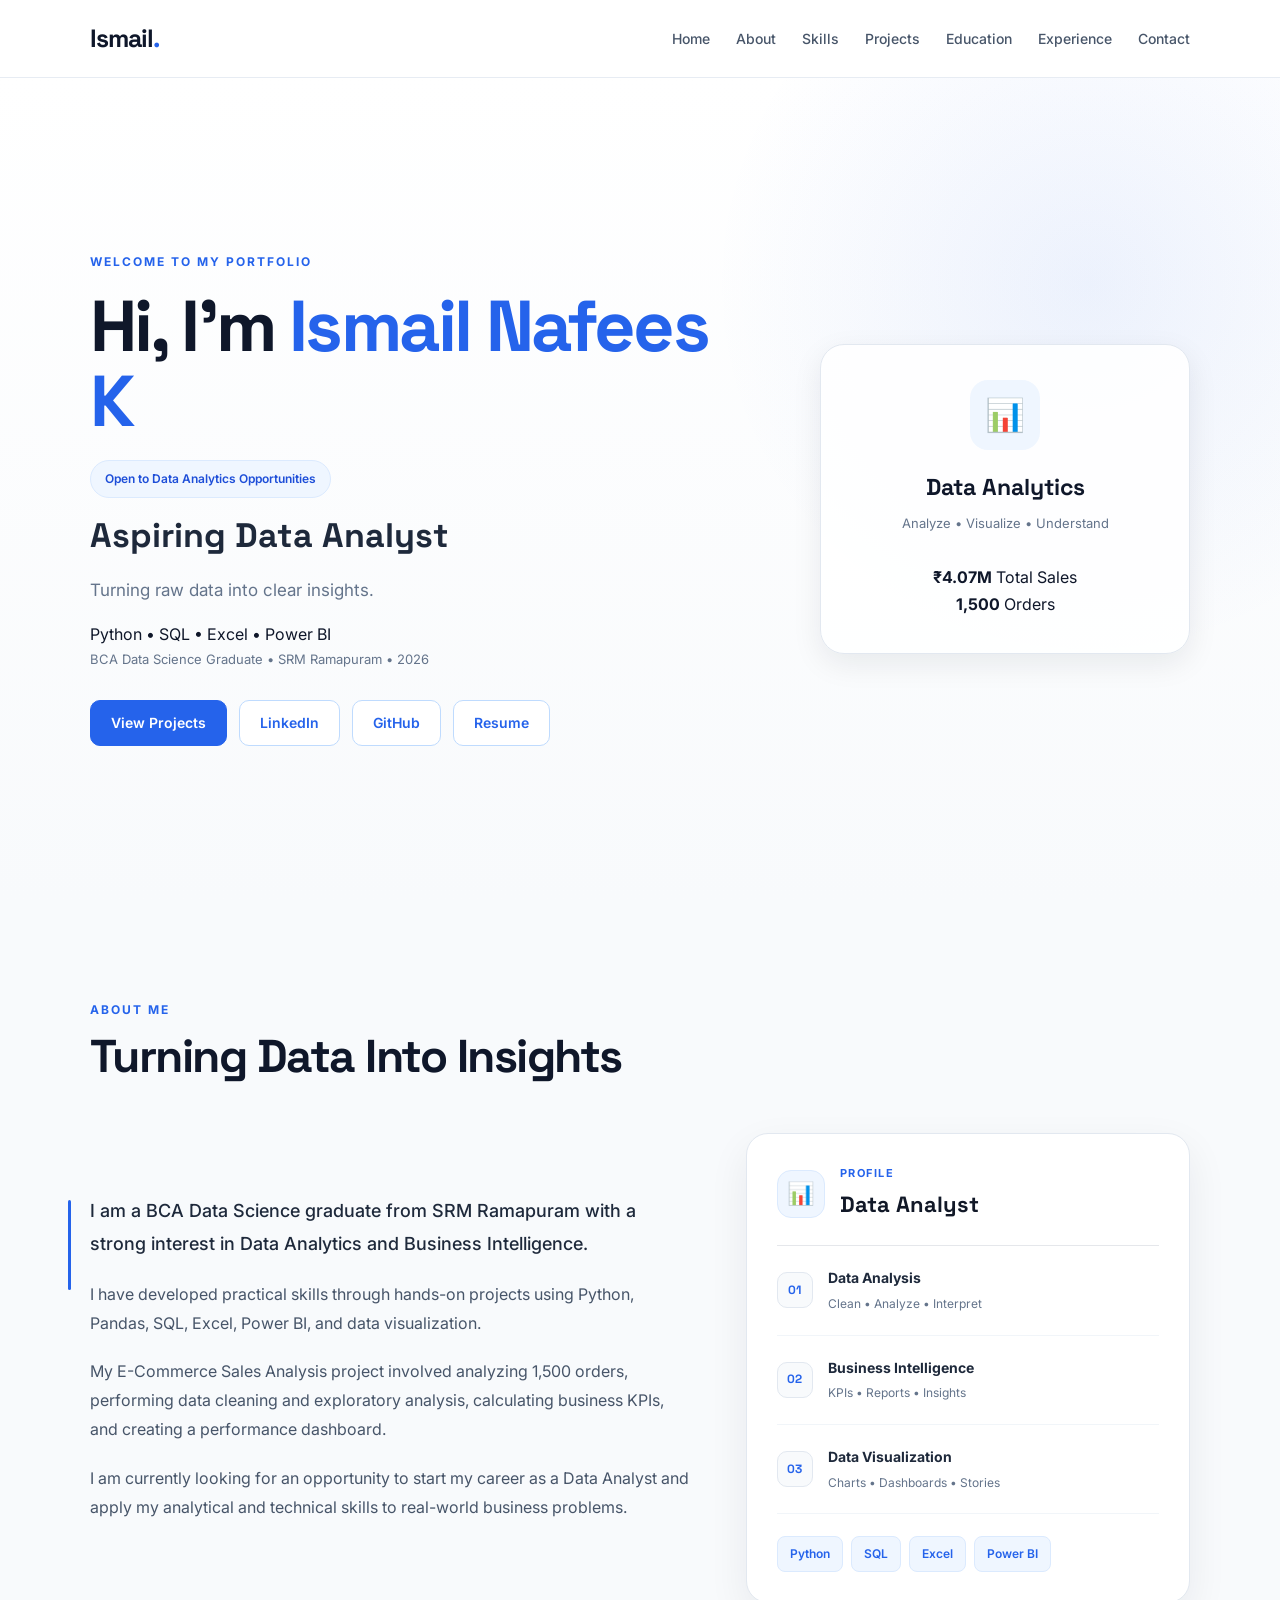
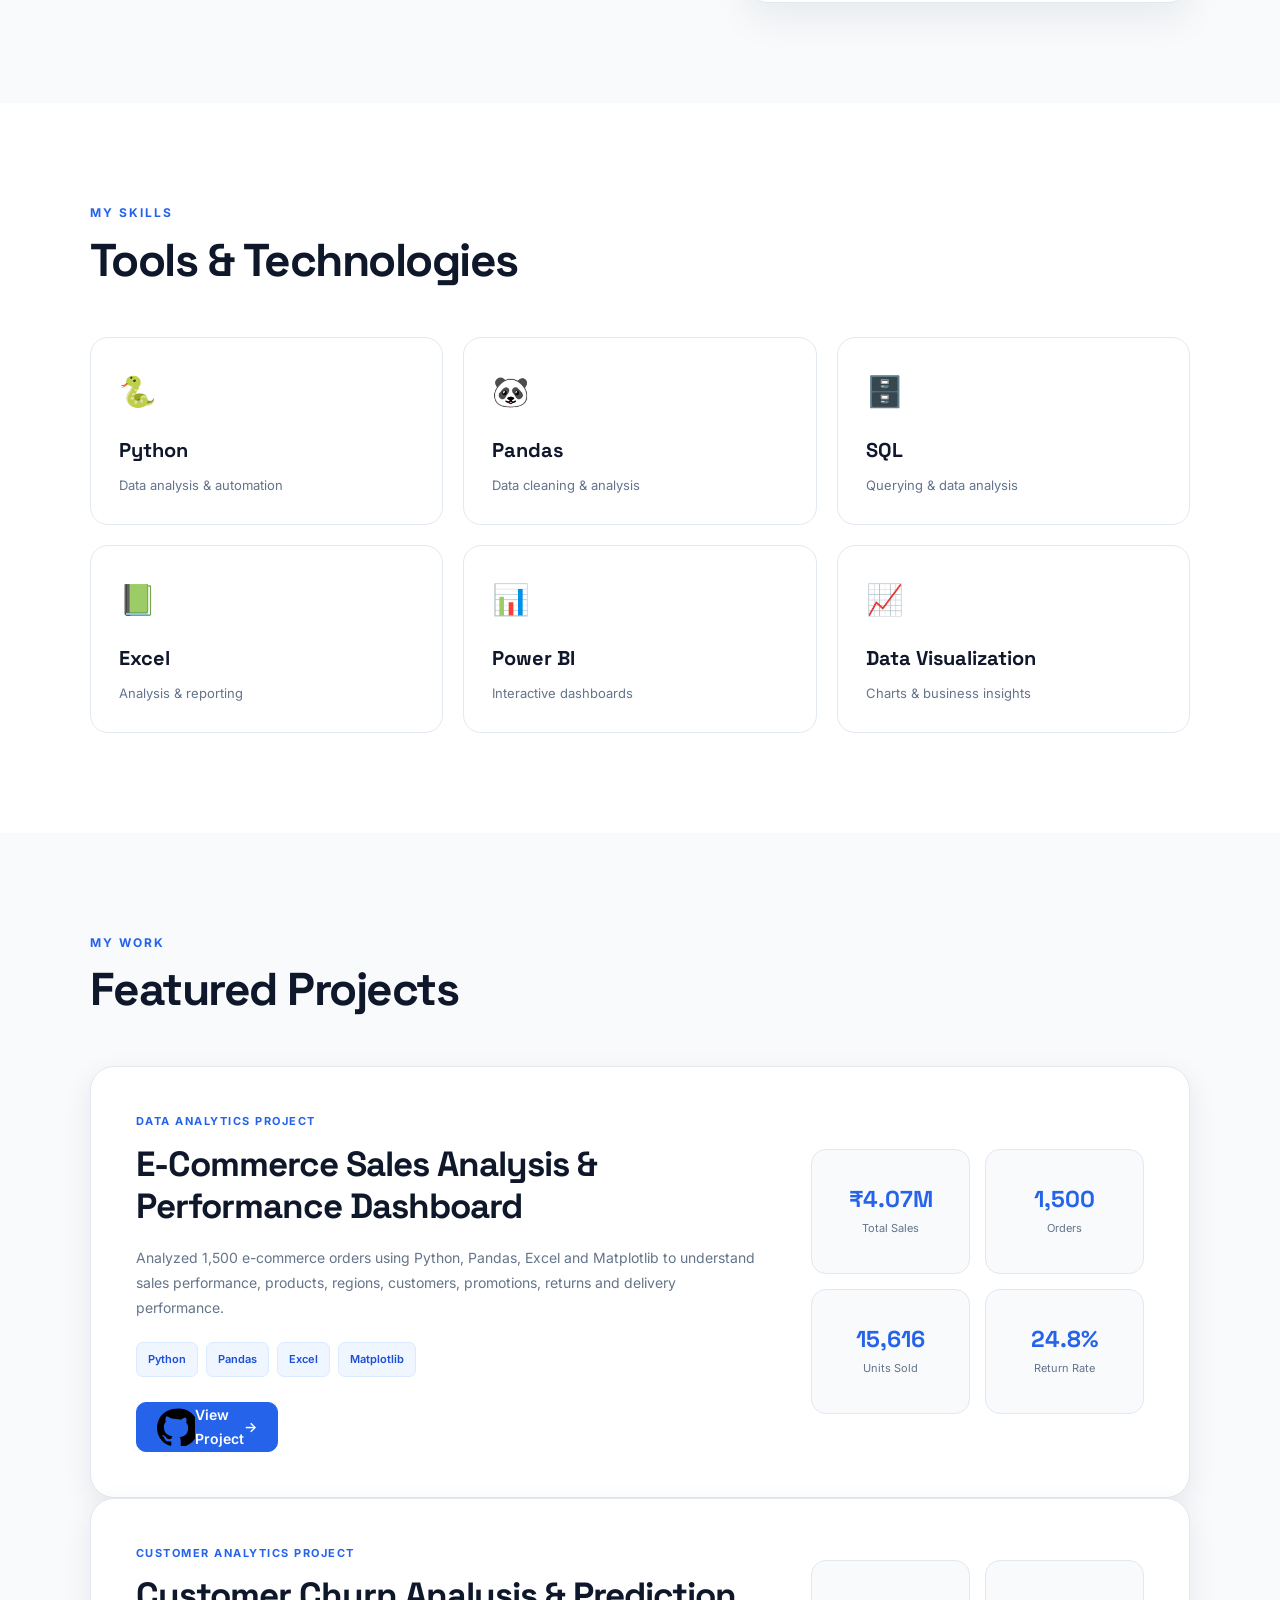
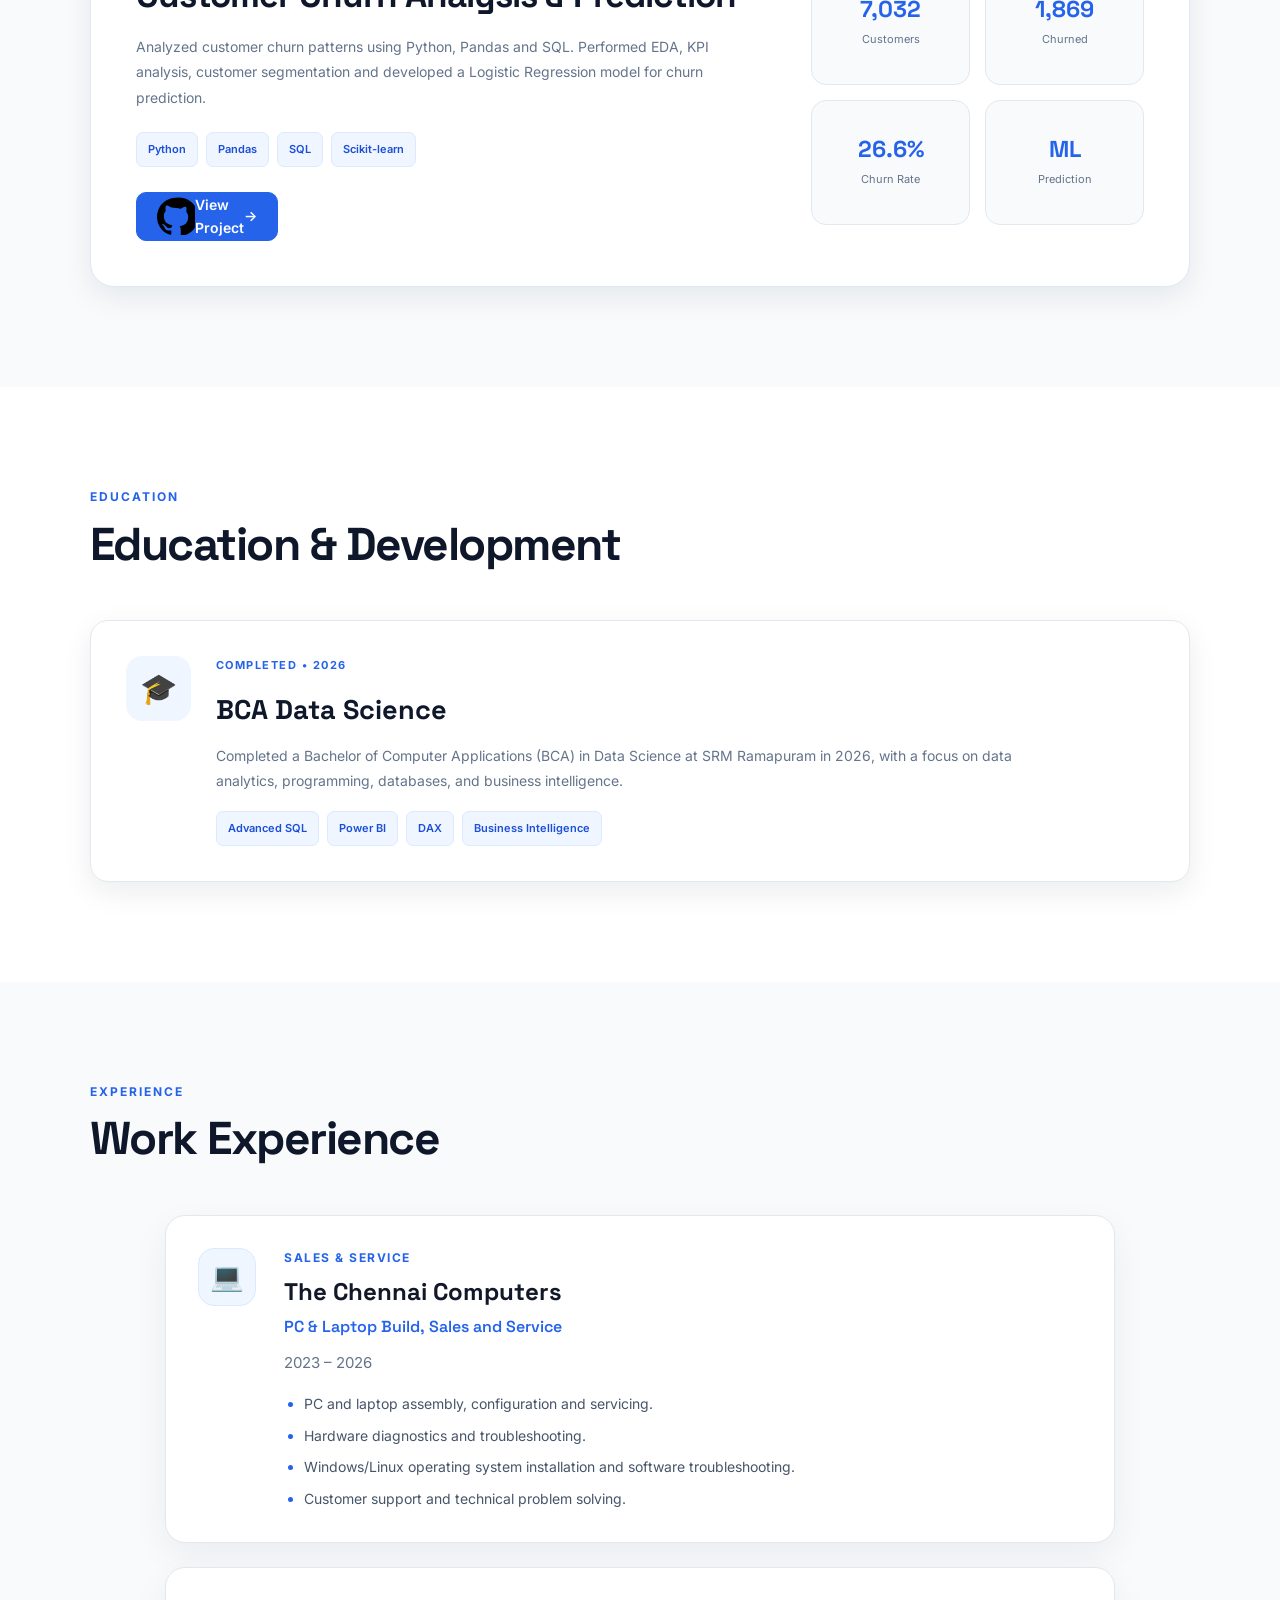
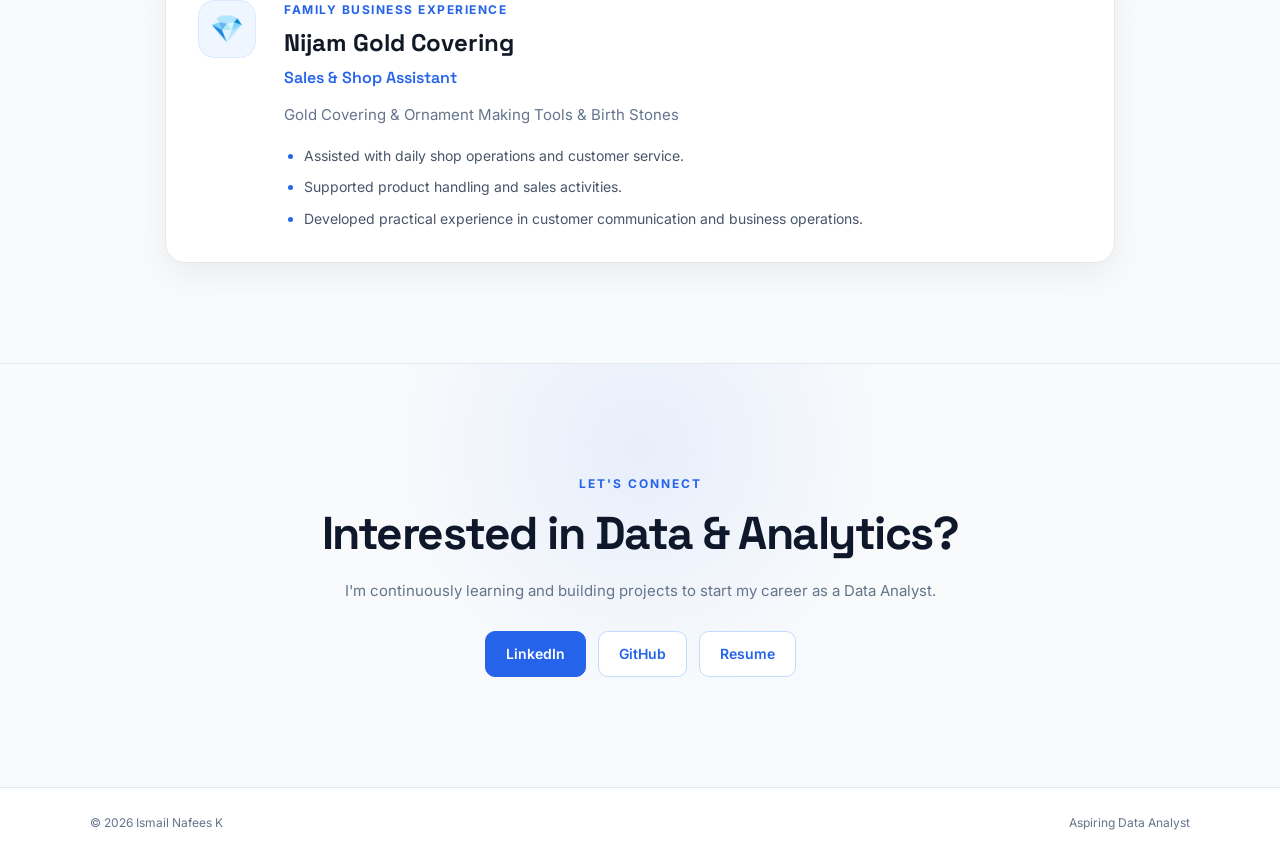
==== commit 6bb1159d: "Update index.html" ====
--- a/index.html
+++ b/index.html
@@ -2,26 +2,39 @@
 <html lang="en">
 
 <head>
+
     <meta charset="UTF-8">
-    <meta name="viewport" content="width=device-width, initial-scale=1.0">
+
+    <meta name="viewport"
+          content="width=device-width, initial-scale=1.0">
+
+    <meta name="description"
+          content="Ismail Nafees K - Aspiring Data Analyst skilled in Python, SQL, Excel, Power BI and Data Visualization.">
+
+    <meta property="og:title"
+          content="Ismail Nafees K | Data Analyst">
+
+    <meta property="og:description"
+          content="Aspiring Data Analyst portfolio featuring data analytics projects, skills and experience.">
+
+    <meta property="og:type"
+          content="website">
 
     <title>Ismail Nafees | Data Analyst</title>
 
-    <meta name="description"
-        content="Ismail Nafees K — BCA Data Science graduate and aspiring Data Analyst skilled in Python, SQL, Excel, Power BI and data visualization.">
-
-    <meta property="og:title" content="Ismail Nafees | Data Analyst">
-    <meta property="og:description"
-        content="BCA Data Science graduate and aspiring Data Analyst specializing in Python, SQL, Excel, Power BI and data visualization.">
-    <meta property="og:type" content="website">
-    <meta property="og:url" content="https://Ismailnafees.github.io">
-
-    <link rel="stylesheet" href="style.css">
+    <link rel="stylesheet"
+          href="style.css">
+
 </head>
 
+
 <body>
 
-    <!-- Navigation -->
+
+    <!-- =========================
+         Navigation
+    ========================== -->
+
     <nav class="navbar">
 
         <div class="logo">
@@ -29,20 +42,33 @@
         </div>
 
         <div class="nav-links">
+
             <a href="#home">Home</a>
+
             <a href="#about">About</a>
+
             <a href="#skills">Skills</a>
+
             <a href="#projects">Projects</a>
+
             <a href="#education">Education</a>
+
             <a href="#experience">Experience</a>
+
             <a href="#contact">Contact</a>
+
         </div>
 
     </nav>
 
 
-    <!-- Hero Section -->
-    <section id="home" class="hero">
+
+    <!-- =========================
+         Hero Section
+    ========================== -->
+
+    <section id="home"
+             class="hero">
 
         <div class="hero-content">
 
@@ -50,90 +76,118 @@
                 WELCOME TO MY PORTFOLIO
             </p>
 
+
             <h1>
-                Hi, I'm <span>Ismail Nafees K</span>
+                Hi, I'm
+                <span>Ismail Nafees K</span>
             </h1>
 
+
             <div class="status-badge">
-                ● Open to Data Analytics Opportunities
-            </div>
+                <span></span>
+                Open to Data Analytics Opportunities
+            </div>
+
 
             <h2>
                 Aspiring Data Analyst
             </h2>
 
+
             <p class="hero-text">
-                Turning raw data into meaningful business insights using
-                Python, SQL, Excel, Power BI and data visualization.
+                Turning raw data into clear insights.
             </p>
 
-            <p class="hero-subtext">
+
+            <p class="hero-tools">
                 Python • SQL • Excel • Power BI
             </p>
+
 
             <p class="hero-education">
                 BCA Data Science Graduate • SRM Ramapuram • 2026
             </p>
 
+
             <div class="buttons">
 
-                <a href="#projects" class="button">
+                <!-- View Projects -->
+
+                <a href="#projects"
+                   class="button">
+
                     View Projects
+
                 </a>
+
+
+                <!-- LinkedIn -->
 
                 <a href="https://www.linkedin.com/in/ismail-nafees-a29241374/"
                    class="button secondary"
                    target="_blank"
                    rel="noopener noreferrer">
+
+                    <svg class="social-icon"
+                         viewBox="0 0 24 24"
+                         aria-hidden="true">
+
+                        <path d="M20.45 20.45h-3.56v-5.57c0-1.33-.03-3.04-1.85-3.04-1.85 0-2.14 1.45-2.14 2.94v5.67H9.35V9h3.41v1.56h.05c.48-.9 1.64-1.85 3.37-1.85 3.6 0 4.27 2.37 4.27 5.46v6.28zM5.34 7.43a2.06 2.06 0 1 1 0-4.12 2.06 2.06 0 0 1 0 4.12zM3.56 20.45h3.56V9H3.56v11.45z"/>
+
+                    </svg>
+
                     LinkedIn
+
                 </a>
+
+
+                <!-- GitHub -->
 
                 <a href="https://github.com/Ismailnafees"
                    class="button secondary"
                    target="_blank"
                    rel="noopener noreferrer">
+
+                    <svg class="social-icon"
+                         viewBox="0 0 24 24"
+                         aria-hidden="true">
+
+                        <path d="M12 .5A12 12 0 0 0 8.21 23.89c.6.11.82-.26.82-.58v-2.23c-3.34.73-4.04-1.42-4.04-1.42-.55-1.39-1.34-1.76-1.34-1.76-1.09-.75.08-.74.08-.74 1.2.08 1.84 1.23 1.84 1.23 1.07 1.83 2.81 1.3 3.5.99.11-.77.42-1.3.76-1.6-2.67-.3-5.47-1.34-5.47-5.93 0-1.31.47-2.38 1.23-3.22-.12-.3-.53-1.52.12-3.17 0 0 1-.32 3.3 1.23A11.5 11.5 0 0 1 12 6.96c1.02 0 2.05.14 3.01.41 2.29-1.55 3.29-1.23 3.29-1.23.66 1.65.25 2.87.13 3.17.77.84 1.23 1.91 1.23 3.22 0 4.6-2.8 5.62-5.48 5.92.43.37.81 1.1.81 2.22v3.29c0 .32.22.69.83.58A12 12 0 0 0 12 .5z"/>
+
+                    </svg>
+
                     GitHub
+
                 </a>
 
-               <a href="Ismail_Nafees_Resume.pdf"
-   class="button"
-   target="_blank">
-    Resume
-</a>
-
-            </div>
-
-        </div>
-
-
-        <!-- Profile Photo -->
-        <div class="profile-photo-card">
-
-            <div class="profile-photo-wrapper">
-
-                <img
-                    src="profile.png"
-                    alt="Ismail Nafees K - Data Analyst"
-                    class="profile-photo">
-
-            </div>
-
-            <div class="profile-photo-info">
-
-                <strong>
-                    Ismail Nafees K
-                </strong>
-
-                <span>
-                    Aspiring Data Analyst
-                </span>
-
-            </div>
-
-        </div>
-
-
-        <!-- Analytics Visual -->
+
+                <!-- Resume -->
+
+                <a href="Ismail_Nafees_Resume.pdf"
+                   class="button secondary"
+                   target="_blank"
+                   rel="noopener noreferrer">
+
+                    <svg class="social-icon"
+                         viewBox="0 0 24 24"
+                         aria-hidden="true">
+
+                        <path d="M14 2H6a2 2 0 0 0-2 2v16a2 2 0 0 0 2 2h12a2 2 0 0 0 2-2V8l-6-6zm1 1.5L18.5 7H16a1 1 0 0 1-1-1V3.5zM8 12h8v1.5H8V12zm0 3.5h8V17H8v-1.5zM8 8.5h3V10H8V8.5z"/>
+
+                    </svg>
+
+                    Resume
+
+                </a>
+
+            </div>
+
+        </div>
+
+
+
+        <!-- Hero Analytics Card -->
+
         <div class="hero-card">
 
             <div class="data-icon">
@@ -148,17 +202,8 @@
                 Analyze • Visualize • Understand
             </p>
 
-            <div class="analytics-bars">
-
-                <div class="bar bar-one"></div>
-                <div class="bar bar-two"></div>
-                <div class="bar bar-three"></div>
-                <div class="bar bar-four"></div>
-                <div class="bar bar-five"></div>
-
-            </div>
-
-            <div class="analytics-stats">
+
+            <div class="hero-card-stats">
 
                 <div>
                     <strong>₹4.07M</strong>
@@ -174,154 +219,181 @@
 
         </div>
 
-        <div class="scroll-hint">
-            Scroll to explore ↓
-        </div>
-
     </section>
 
 
-   <!-- About Section -->
-<section id="about" class="section about-section">
-
-    <div class="section-title">
-
-        <p>ABOUT ME</p>
-
-        <h2>
-            Turning Data Into Insights
-        </h2>
-
-    </div>
-
-
-    <div class="about-layout">
-
-        <!-- Left: About Text -->
-        <div class="about-text">
+
+    <!-- =========================
+         About
+    ========================== -->
+
+    <section id="about"
+             class="section about-section">
+
+        <div class="section-title">
 
             <p>
-                I am a BCA Data Science graduate from SRM Ramapuram
-                with a strong interest in Data Analytics and Business
-                Intelligence.
+                ABOUT ME
             </p>
 
+            <h2>
+                Turning Data Into Insights
+            </h2>
+
+        </div>
+
+
+        <div class="about-layout">
+
+
+            <div class="about-text">
+
+                <p>
+                    I am a BCA Data Science graduate from SRM Ramapuram
+                    with a strong interest in Data Analytics and Business Intelligence.
+                </p>
+
+
+                <p>
+                    I have developed practical skills through hands-on
+                    projects using Python, Pandas, SQL, Excel, Power BI,
+                    and data visualization.
+                </p>
+
+
+                <p>
+                    My E-Commerce Sales Analysis project involved analyzing
+                    1,500 orders, performing data cleaning and exploratory
+                    analysis, calculating business KPIs, and creating a
+                    performance dashboard.
+                </p>
+
+
+                <p>
+                    I am currently looking for an opportunity to start my
+                    career as a Data Analyst and apply my analytical and
+                    technical skills to real-world business problems.
+                </p>
+
+            </div>
+
+
+
+            <div class="about-profile">
+
+                <div class="profile-heading">
+
+                    <span class="profile-icon">
+                        📊
+                    </span>
+
+                    <div>
+
+                        <span class="profile-label">
+                            PROFILE
+                        </span>
+
+                        <h3>
+                            Data Analyst
+                        </h3>
+
+                    </div>
+
+                </div>
+
+
+                <div class="profile-item">
+
+                    <span class="profile-number">
+                        01
+                    </span>
+
+                    <div>
+
+                        <strong>
+                            Data Analysis
+                        </strong>
+
+                        <p>
+                            Clean • Analyze • Interpret
+                        </p>
+
+                    </div>
+
+                </div>
+
+
+                <div class="profile-item">
+
+                    <span class="profile-number">
+                        02
+                    </span>
+
+                    <div>
+
+                        <strong>
+                            Business Intelligence
+                        </strong>
+
+                        <p>
+                            KPIs • Reports • Insights
+                        </p>
+
+                    </div>
+
+                </div>
+
+
+                <div class="profile-item">
+
+                    <span class="profile-number">
+                        03
+                    </span>
+
+                    <div>
+
+                        <strong>
+                            Data Visualization
+                        </strong>
+
+                        <p>
+                            Charts • Dashboards • Stories
+                        </p>
+
+                    </div>
+
+                </div>
+
+
+                <div class="profile-tools">
+
+                    <span>Python</span>
+                    <span>SQL</span>
+                    <span>Excel</span>
+                    <span>Power BI</span>
+
+                </div>
+
+            </div>
+
+        </div>
+
+    </section>
+
+
+
+    <!-- =========================
+         Skills
+    ========================== -->
+
+    <section id="skills"
+             class="section">
+
+        <div class="section-title">
+
             <p>
-                I have developed practical skills through hands-on
-                projects using Python, Pandas, SQL, Excel, Power BI,
-                and data visualization.
+                MY SKILLS
             </p>
-
-            <p>
-                My E-Commerce Sales Analysis project involved analyzing
-                1,500 orders, performing data cleaning and exploratory
-                analysis, calculating business KPIs, and creating a
-                performance dashboard.
-            </p>
-
-            <p>
-                I am currently looking for an opportunity to start my
-                career as a Data Analyst and apply my analytical and
-                technical skills to real-world business problems.
-            </p>
-
-        </div>
-
-
-        <!-- Right: Profile -->
-        <div class="about-profile">
-
-            <div class="profile-heading">
-                <span class="profile-icon">📊</span>
-
-                <div>
-                    <span class="profile-label">PROFILE</span>
-
-                    <h3>
-                        Data Analyst
-                    </h3>
-                </div>
-            </div>
-
-
-            <div class="profile-item">
-
-                <span class="profile-number">
-                    01
-                </span>
-
-                <div>
-                    <strong>
-                        Data Analysis
-                    </strong>
-
-                    <p>
-                        Clean • Analyze • Interpret
-                    </p>
-                </div>
-
-            </div>
-
-
-            <div class="profile-item">
-
-                <span class="profile-number">
-                    02
-                </span>
-
-                <div>
-                    <strong>
-                        Business Intelligence
-                    </strong>
-
-                    <p>
-                        KPIs • Reports • Insights
-                    </p>
-                </div>
-
-            </div>
-
-
-            <div class="profile-item">
-
-                <span class="profile-number">
-                    03
-                </span>
-
-                <div>
-                    <strong>
-                        Data Visualization
-                    </strong>
-
-                    <p>
-                        Charts • Dashboards • Stories
-                    </p>
-                </div>
-
-            </div>
-
-
-            <div class="profile-tools">
-
-                <span>Python</span>
-                <span>SQL</span>
-                <span>Excel</span>
-                <span>Power BI</span>
-
-            </div>
-
-        </div>
-
-    </div>
-
-</section>
-
-    <!-- Skills Section -->
-    <section id="skills" class="section">
-
-        <div class="section-title">
-
-            <p>MY SKILLS</p>
 
             <h2>
                 Tools & Technologies
@@ -332,6 +404,7 @@
 
         <div class="skills-grid">
 
+
             <div class="skill-card">
 
                 <span>🐍</span>
@@ -371,7 +444,7 @@
                 </h3>
 
                 <p>
-                    Data querying & analysis
+                    Querying & data analysis
                 </p>
 
             </div>
@@ -401,7 +474,7 @@
                 </h3>
 
                 <p>
-                    Dashboards & business intelligence
+                    Interactive dashboards
                 </p>
 
             </div>
@@ -426,155 +499,289 @@
     </section>
 
 
-    <!-- Projects Section -->
-    
-<section id="projects" class="section">
-
-    <div class="section-title">
-        <p>MY WORK</p>
-        <h2>Featured Projects</h2>
-    </div>
-
-    <div class="projects-grid">
-
-        <!-- Project 1 -->
-        <div class="project-card">
-
-            <div class="project-content">
-
-                <p class="project-label">
-                    DATA ANALYTICS PROJECT
-                </p>
-
-                <h3>
-                    E-Commerce Sales Analysis
-                    & Performance Dashboard
-                </h3>
-
-                <p>
-                    Analyzed 1,500 e-commerce orders using Python,
-                    Pandas, Excel and Matplotlib to understand sales
-                    performance, products, regions, customers,
-                    promotions, returns and delivery performance.
-                </p>
-
-                <div class="project-tools">
-                    <span>Python</span>
-                    <span>Pandas</span>
-                    <span>Excel</span>
-                    <span>Matplotlib</span>
-                </div>
-
-                <a href="https://github.com/Ismailnafees/ecommerce-sales-analysis"
-                   class="button"
-                   target="_blank">
-                    View Project →
-                </a>
-
-            </div>
-
-            <div class="project-stats">
-
-                <div>
-                    <strong>₹4.07M</strong>
-                    <span>Total Sales</span>
-                </div>
-
-                <div>
-                    <strong>1,500</strong>
-                    <span>Orders</span>
-                </div>
-
-                <div>
-                    <strong>15,616</strong>
-                    <span>Units Sold</span>
-                </div>
-
-                <div>
-                    <strong>24.8%</strong>
-                    <span>Return Rate</span>
-                </div>
-
-            </div>
-
-        </div>
-
-
-        <!-- Project 2 -->
-        <div class="project-card">
-
-            <div class="project-content">
-
-                <p class="project-label">
-                    CUSTOMER ANALYTICS PROJECT
-                </p>
-
-                <h3>
-                    Customer Churn Analysis
-                    & Prediction
-                </h3>
-
-                <p>
-                    Analyzed customer churn patterns using Python,
-                    Pandas and SQL. Performed EDA, KPI analysis,
-                    customer segmentation and developed a Logistic
-                    Regression model for churn prediction.
-                </p>
-
-                <div class="project-tools">
-                    <span>Python</span>
-                    <span>Pandas</span>
-                    <span>SQL</span>
-                    <span>Scikit-learn</span>
-                </div>
-
-                <a href="https://github.com/Ismailnafees/customer-churn-analysis"
-                   class="button"
-                   target="_blank">
-                    View Project →
-                </a>
-
-            </div>
-
-            <div class="project-stats">
-
-                <div>
-                    <strong>7,032</strong>
-                    <span>Customers</span>
-                </div>
-
-                <div>
-                    <strong>1,869</strong>
-                    <span>Churned</span>
-                </div>
-
-                <div>
-                    <strong>26.6%</strong>
-                    <span>Churn Rate</span>
-                </div>
-
-                <div>
-                    <strong>ML</strong>
-                    <span>Prediction</span>
-                </div>
-
-            </div>
-
-        </div>
-
-    </div>
-
-</section>
-
-    <!-- Education Section -->
-    <section id="education" class="section">
+
+    <!-- =========================
+         Projects
+    ========================== -->
+
+    <section id="projects"
+             class="section">
 
         <div class="section-title">
 
-            <p>EDUCATION</p>
+            <p>
+                MY WORK
+            </p>
 
             <h2>
-                Academic Background
+                Featured Projects
+            </h2>
+
+        </div>
+
+
+        <div class="projects-grid">
+
+
+            <!-- Project 1 -->
+
+            <div class="project-card">
+
+                <div class="project-content">
+
+                    <p class="project-label">
+                        DATA ANALYTICS PROJECT
+                    </p>
+
+
+                    <h3>
+                        E-Commerce Sales Analysis
+                        & Performance Dashboard
+                    </h3>
+
+
+                    <p>
+                        Analyzed 1,500 e-commerce orders using Python,
+                        Pandas, Excel and Matplotlib to understand sales
+                        performance, products, regions, customers,
+                        promotions, returns and delivery performance.
+                    </p>
+
+
+                    <div class="project-tools">
+
+                        <span>Python</span>
+                        <span>Pandas</span>
+                        <span>Excel</span>
+                        <span>Matplotlib</span>
+
+                    </div>
+
+
+                    <a href="https://github.com/Ismailnafees/ecommerce-sales-analysis"
+                       class="button project-button"
+                       target="_blank"
+                       rel="noopener noreferrer">
+
+                        <svg class="project-icon"
+                             viewBox="0 0 24 24"
+                             aria-hidden="true">
+
+                            <path d="M12 .5A12 12 0 0 0 8.21 23.89c.6.11.82-.26.82-.58v-2.23c-3.34.73-4.04-1.42-4.04-1.42-.55-1.39-1.34-1.76-1.34-1.76-1.09-.75.08-.74.08-.74 1.2.08 1.84 1.23 1.84 1.23 1.07 1.83 2.81 1.3 3.5.99.11-.77.42-1.3.76-1.6-2.67-.3-5.47-1.34-5.47-5.93 0-1.31.47-2.38 1.23-3.22-.12-.3-.53-1.52.12-3.17 0 0 1-.32 3.3 1.23A11.5 11.5 0 0 1 12 6.96c1.02 0 2.05.14 3.01.41 2.29-1.55 3.29-1.23 3.29-1.23.66 1.65.25 2.87.13 3.17.77.84 1.23 1.91 1.23 3.22 0 4.6-2.8 5.62-5.48 5.92.43.37.81 1.1.81 2.22v3.29c0 .32.22.69.83.58A12 12 0 0 0 12 .5z"/>
+
+                        </svg>
+
+                        <span>
+                            View Project
+                        </span>
+
+                        <span class="project-arrow">
+                            →
+                        </span>
+
+                    </a>
+
+                </div>
+
+
+                <div class="project-stats">
+
+                    <div>
+
+                        <strong>
+                            ₹4.07M
+                        </strong>
+
+                        <span>
+                            Total Sales
+                        </span>
+
+                    </div>
+
+
+                    <div>
+
+                        <strong>
+                            1,500
+                        </strong>
+
+                        <span>
+                            Orders
+                        </span>
+
+                    </div>
+
+
+                    <div>
+
+                        <strong>
+                            15,616
+                        </strong>
+
+                        <span>
+                            Units Sold
+                        </span>
+
+                    </div>
+
+
+                    <div>
+
+                        <strong>
+                            24.8%
+                        </strong>
+
+                        <span>
+                            Return Rate
+                        </span>
+
+                    </div>
+
+                </div>
+
+            </div>
+
+
+
+            <!-- Project 2 -->
+
+            <div class="project-card">
+
+                <div class="project-content">
+
+                    <p class="project-label">
+                        CUSTOMER ANALYTICS PROJECT
+                    </p>
+
+
+                    <h3>
+                        Customer Churn Analysis
+                        & Prediction
+                    </h3>
+
+
+                    <p>
+                        Analyzed customer churn patterns using Python,
+                        Pandas and SQL. Performed EDA, KPI analysis,
+                        customer segmentation and developed a Logistic
+                        Regression model for churn prediction.
+                    </p>
+
+
+                    <div class="project-tools">
+
+                        <span>Python</span>
+                        <span>Pandas</span>
+                        <span>SQL</span>
+                        <span>Scikit-learn</span>
+
+                    </div>
+
+
+                    <a href="https://github.com/Ismailnafees/customer-churn-analysis"
+                       class="button project-button"
+                       target="_blank"
+                       rel="noopener noreferrer">
+
+                        <svg class="project-icon"
+                             viewBox="0 0 24 24"
+                             aria-hidden="true">
+
+                            <path d="M12 .5A12 12 0 0 0 8.21 23.89c.6.11.82-.26.82-.58v-2.23c-3.34.73-4.04-1.42-4.04-1.42-.55-1.39-1.34-1.76-1.34-1.76-1.09-.75.08-.74.08-.74 1.2.08 1.84 1.23 1.84 1.23 1.07 1.83 2.81 1.3 3.5.99.11-.77.42-1.3.76-1.6-2.67-.3-5.47-1.34-5.47-5.93 0-1.31.47-2.38 1.23-3.22-.12-.3-.53-1.52.12-3.17 0 0 1-.32 3.3 1.23A11.5 11.5 0 0 1 12 6.96c1.02 0 2.05.14 3.01.41 2.29-1.55 3.29-1.23 3.29-1.23.66 1.65.25 2.87.13 3.17.77.84 1.23 1.91 1.23 3.22 0 4.6-2.8 5.62-5.48 5.92.43.37.81 1.1.81 2.22v3.29c0 .32.22.69.83.58A12 12 0 0 0 12 .5z"/>
+
+                        </svg>
+
+                        <span>
+                            View Project
+                        </span>
+
+                        <span class="project-arrow">
+                            →
+                        </span>
+
+                    </a>
+
+                </div>
+
+
+                <div class="project-stats">
+
+                    <div>
+
+                        <strong>
+                            7,032
+                        </strong>
+
+                        <span>
+                            Customers
+                        </span>
+
+                    </div>
+
+
+                    <div>
+
+                        <strong>
+                            1,869
+                        </strong>
+
+                        <span>
+                            Churned
+                        </span>
+
+                    </div>
+
+
+                    <div>
+
+                        <strong>
+                            26.6%
+                        </strong>
+
+                        <span>
+                            Churn Rate
+                        </span>
+
+                    </div>
+
+
+                    <div>
+
+                        <strong>
+                            ML
+                        </strong>
+
+                        <span>
+                            Prediction
+                        </span>
+
+                    </div>
+
+                </div>
+
+            </div>
+
+        </div>
+
+    </section>
+
+
+
+    <!-- =========================
+         Education
+    ========================== -->
+
+    <section id="education"
+             class="section">
+
+        <div class="section-title">
+
+            <p>
+                EDUCATION
+            </p>
+
+            <h2>
+                Education & Development
             </h2>
 
         </div>
@@ -585,6 +792,7 @@
             <div class="education-icon">
                 🎓
             </div>
+
 
             <div>
 
@@ -596,19 +804,32 @@
                     BCA Data Science
                 </h3>
 
-                <p>
-                    Completed a Bachelor of Computer Applications (BCA)
-                    in Data Science at SRM Ramapuram in 2026, with a focus
-                    on data analytics, programming, databases and business
-                    intelligence.
-                </p>
+
+                <p>
+                    Completed a Bachelor of Computer Applications
+                    (BCA) in Data Science at SRM Ramapuram in 2026,
+                    with a focus on data analytics, programming,
+                    databases, and business intelligence.
+                </p>
+
 
                 <div class="learning-tags">
 
-                    <span>Advanced SQL</span>
-                    <span>Power BI</span>
-                    <span>DAX</span>
-                    <span>Business Intelligence</span>
+                    <span>
+                        Advanced SQL
+                    </span>
+
+                    <span>
+                        Power BI
+                    </span>
+
+                    <span>
+                        DAX
+                    </span>
+
+                    <span>
+                        Business Intelligence
+                    </span>
 
                 </div>
 
@@ -619,69 +840,77 @@
     </section>
 
 
-    <!-- Experience Section -->
-    <section id="experience" class="section">
+
+    <!-- =========================
+         Experience
+    ========================== -->
+
+    <section id="experience"
+             class="section">
 
         <div class="section-title">
 
-            <p>EXPERIENCE</p>
+            <p>
+                EXPERIENCE
+            </p>
 
             <h2>
-                Professional Experience
+                Work Experience
             </h2>
 
         </div>
 
 
         <!-- The Chennai Computers -->
+
         <div class="experience-card">
 
             <div class="experience-icon">
                 💻
             </div>
 
+
             <div class="experience-content">
 
                 <p class="project-label">
+                    SALES & SERVICE
+                </p>
+
+
+                <h3>
+                    The Chennai Computers
+                </h3>
+
+
+                <h4>
+                    PC & Laptop Build, Sales and Service
+                </h4>
+
+
+                <p>
                     2023 – 2026
                 </p>
 
-                <h3>
-                    Sales & Service
-                </h3>
-
-                <h4>
-                    The Chennai Computers
-                </h4>
-
-                <p>
-                    PC & Laptop Build, Sales and Service
-                </p>
 
                 <ul>
 
                     <li>
-                        Built and serviced PC and laptop systems.
+                        PC and laptop assembly, configuration and servicing.
                     </li>
 
                     <li>
-                        Diagnosed and resolved hardware and software issues.
+                        Hardware diagnostics and troubleshooting.
                     </li>
 
                     <li>
-                        Installed and configured operating systems and software.
+                        Windows/Linux operating system installation
+                        and software troubleshooting.
                     </li>
 
                     <li>
-                        Assisted customers with technical requirements
-                        and troubleshooting.
+                        Customer support and technical problem solving.
                     </li>
 
-                    <li>
-                        Developed practical problem-solving,
-                        troubleshooting and customer communication skills.
-                    </li>
-
                 </ul>
 
             </div>
@@ -689,12 +918,15 @@
         </div>
 
 
+
         <!-- Nijam Gold Covering -->
+
         <div class="experience-card">
 
             <div class="experience-icon">
-                🛍️
-            </div>
+                💎
+            </div>
+
 
             <div class="experience-content">
 
@@ -702,31 +934,35 @@
                     FAMILY BUSINESS EXPERIENCE
                 </p>
 
+
                 <h3>
+                    Nijam Gold Covering
+                </h3>
+
+
+                <h4>
                     Sales & Shop Assistant
-                </h3>
-
-                <h4>
-                    Nijam Gold Covering
                 </h4>
 
+
                 <p>
                     Gold Covering & Ornament Making Tools & Birth Stones
                 </p>
 
+
                 <ul>
 
                     <li>
-                        Assisted with day-to-day shop operations and sales.
+                        Assisted with daily shop operations and customer service.
                     </li>
 
                     <li>
-                        Supported customers with product and purchase requirements.
+                        Supported product handling and sales activities.
                     </li>
 
                     <li>
-                        Developed practical experience in customer service
-                        and business operations.
+                        Developed practical experience in customer
+                        communication and business operations.
                     </li>
 
                 </ul>
@@ -738,16 +974,23 @@
     </section>
 
 
-    <!-- Contact Section -->
-    <section id="contact" class="contact">
+
+    <!-- =========================
+         Contact
+    ========================== -->
+
+    <section id="contact"
+             class="contact">
 
         <p class="small-title">
             LET'S CONNECT
         </p>
 
+
         <h2>
             Interested in Data & Analytics?
         </h2>
+
 
         <p>
             I'm continuously learning and building projects
@@ -757,23 +1000,64 @@
 
         <div class="buttons">
 
+
+            <!-- LinkedIn -->
+
             <a href="https://www.linkedin.com/in/ismail-nafees-a29241374/"
                class="button"
                target="_blank"
                rel="noopener noreferrer">
+
+                <svg class="social-icon"
+                     viewBox="0 0 24 24"
+                     aria-hidden="true">
+
+                    <path d="M20.45 20.45h-3.56v-5.57c0-1.33-.03-3.04-1.85-3.04-1.85 0-2.14 1.45-2.14 2.94v5.67H9.35V9h3.41v1.56h.05c.48-.9 1.64-1.85 3.37-1.85 3.6 0 4.27 2.37 4.27 5.46v6.28zM5.34 7.43a2.06 2.06 0 1 1 0-4.12 2.06 2.06 0 0 1 0 4.12zM3.56 20.45h3.56V9H3.56v11.45z"/>
+
+                </svg>
+
                 LinkedIn
+
             </a>
+
+
+            <!-- GitHub -->
 
             <a href="https://github.com/Ismailnafees"
                class="button secondary"
                target="_blank"
                rel="noopener noreferrer">
+
+                <svg class="social-icon"
+                     viewBox="0 0 24 24"
+                     aria-hidden="true">
+
+                    <path d="M12 .5A12 12 0 0 0 8.21 23.89c.6.11.82-.26.82-.58v-2.23c-3.34.73-4.04-1.42-4.04-1.42-.55-1.39-1.34-1.76-1.34-1.76-1.09-.75.08-.74.08-.74 1.2.08 1.84 1.23 1.84 1.23 1.07 1.83 2.81 1.3 3.5.99.11-.77.42-1.3.76-1.6-2.67-.3-5.47-1.34-5.47-5.93 0-1.31.47-2.38 1.23-3.22-.12-.3-.53-1.52.12-3.17 0 0 1-.32 3.3 1.23A11.5 11.5 0 0 1 12 6.96c1.02 0 2.05.14 3.01.41 2.29-1.55 3.29-1.23 3.29-1.23.66 1.65.25 2.87.13 3.17.77.84 1.23 1.91 1.23 3.22 0 4.6-2.8 5.62-5.48 5.92.43.37.81 1.1.81 2.22v3.29c0 .32.22.69.83.58A12 12 0 0 0 12 .5z"/>
+
+                </svg>
+
                 GitHub
+
             </a>
 
-            <a href="mailto:ismailnafees113@gmail.com"
-               class="button secondary">
-                Email Me
+
+            <!-- Resume -->
+
+            <a href="Ismail_Nafees_Resume.pdf"
+               class="button secondary"
+               target="_blank"
+               rel="noopener noreferrer">
+
+                <svg class="social-icon"
+                     viewBox="0 0 24 24"
+                     aria-hidden="true">
+
+                    <path d="M14 2H6a2 2 0 0 0-2 2v16a2 2 0 0 0 2 2h12a2 2 0 0 0 2-2V8l-6-6zm1 1.5L18.5 7H16a1 1 0 0 1-1-1V3.5zM8 12h8v1.5H8V12zm0 3.5h8V17H8v-1.5zM8 8.5h3V10H8V8.5z"/>
+
+                </svg>
+
+                Resume
+
             </a>
 
         </div>
@@ -781,7 +1065,11 @@
     </section>
 
 
-    <!-- Footer -->
+
+    <!-- =========================
+         Footer
+    ========================== -->
+
     <footer>
 
         <p>
@@ -795,6 +1083,7 @@
     </footer>
 
 
+
 </body>
 
 </html>
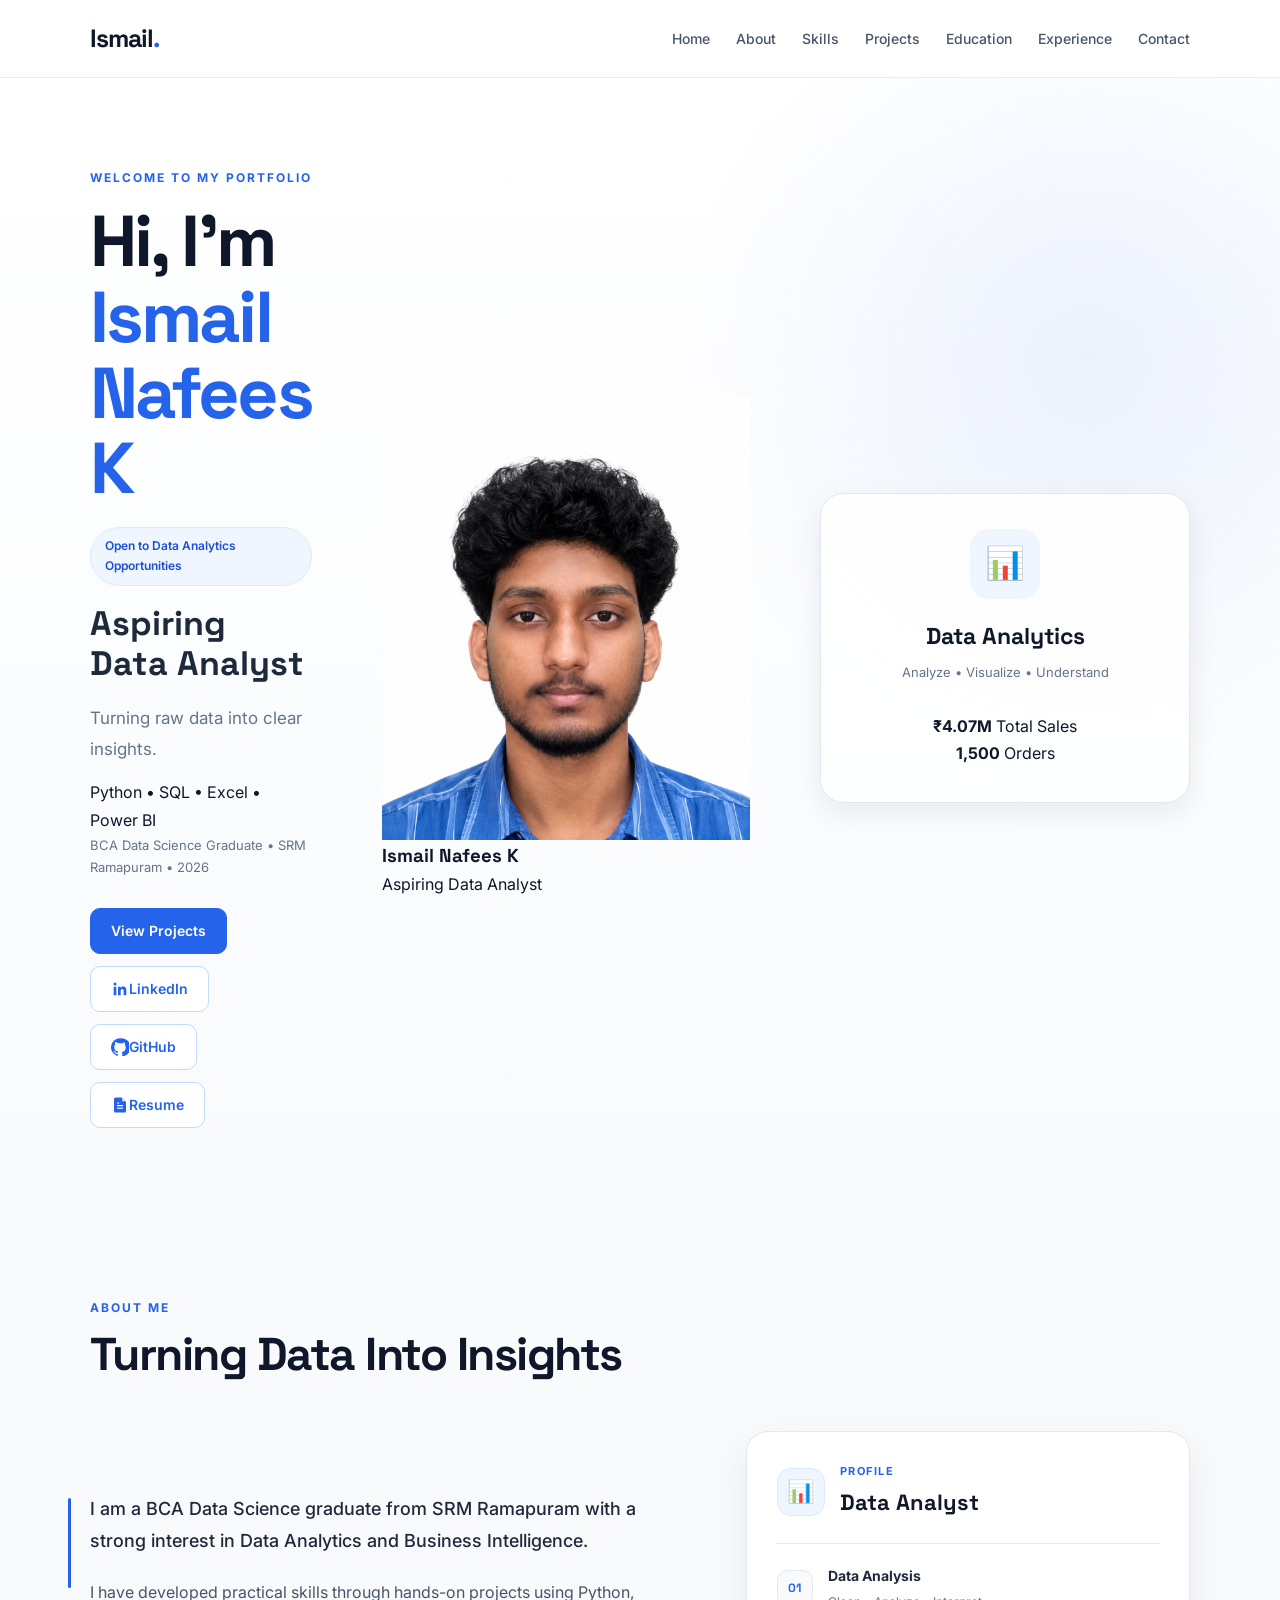
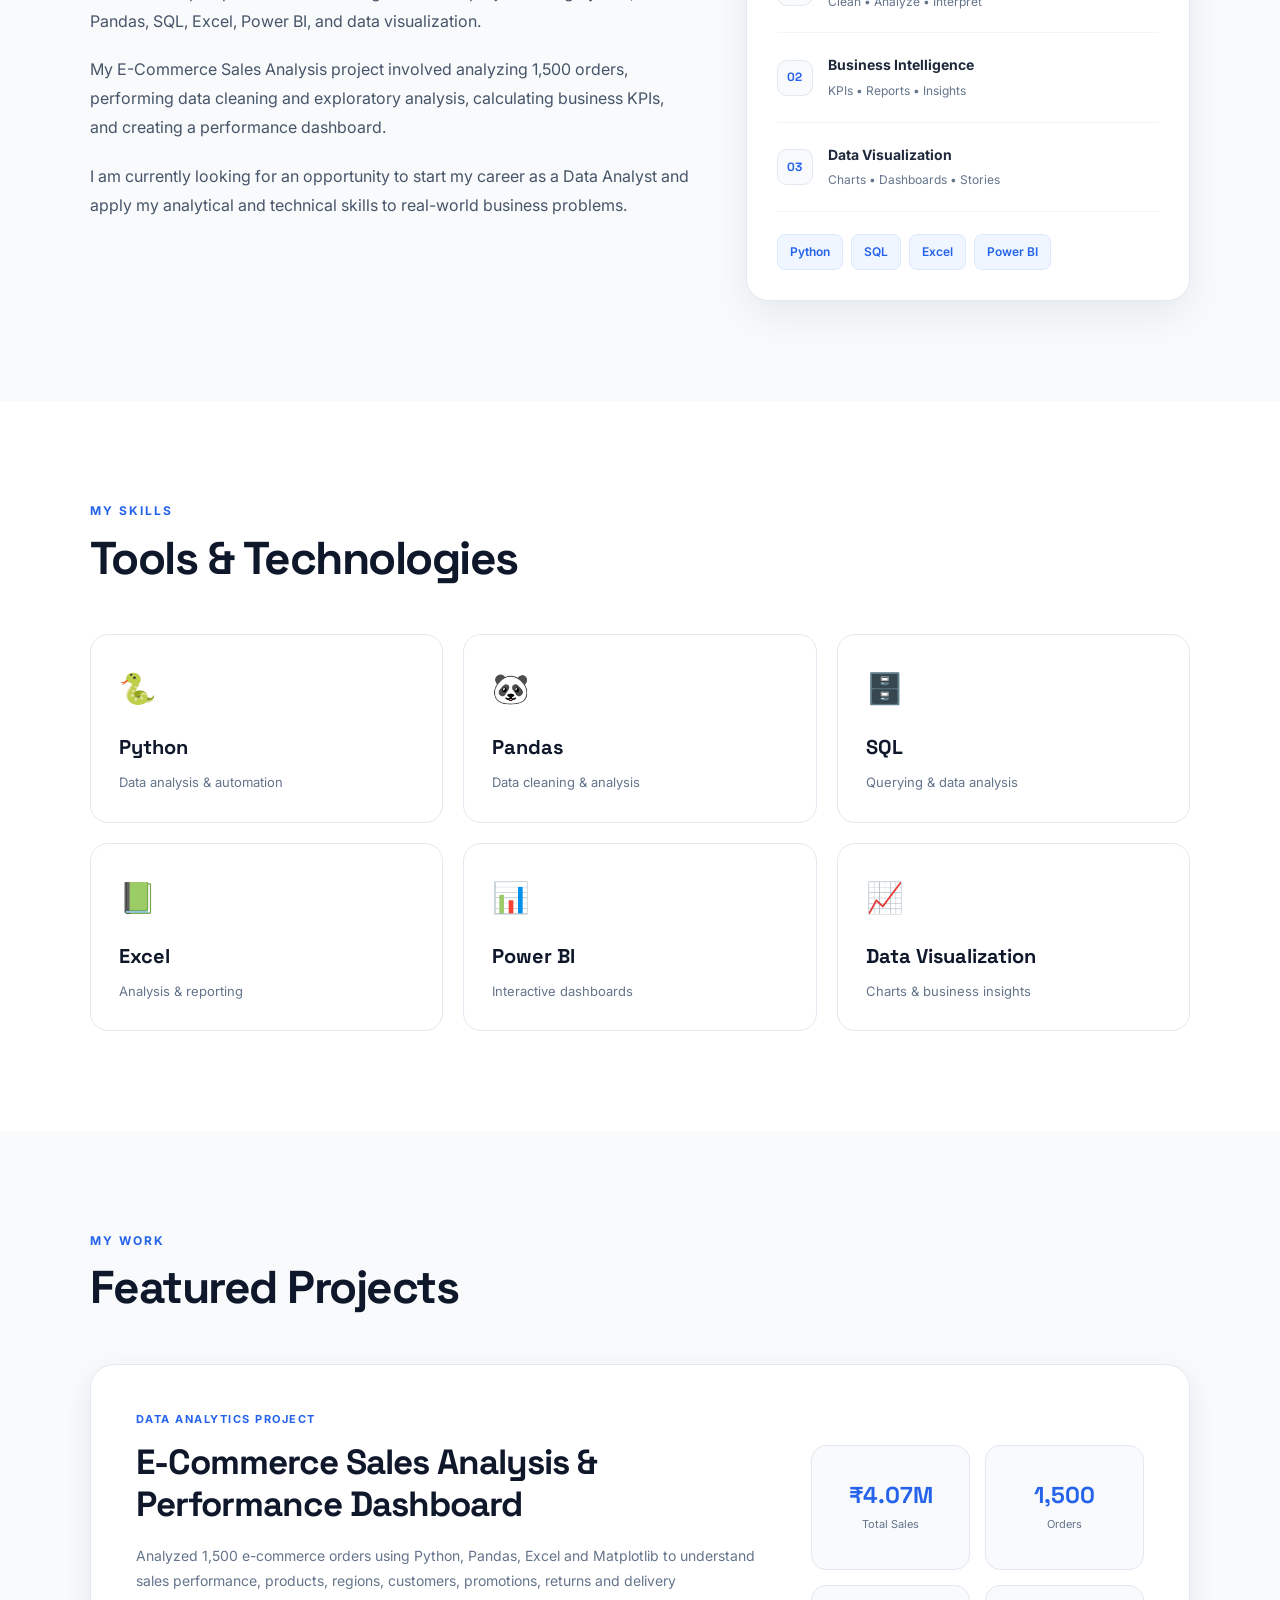
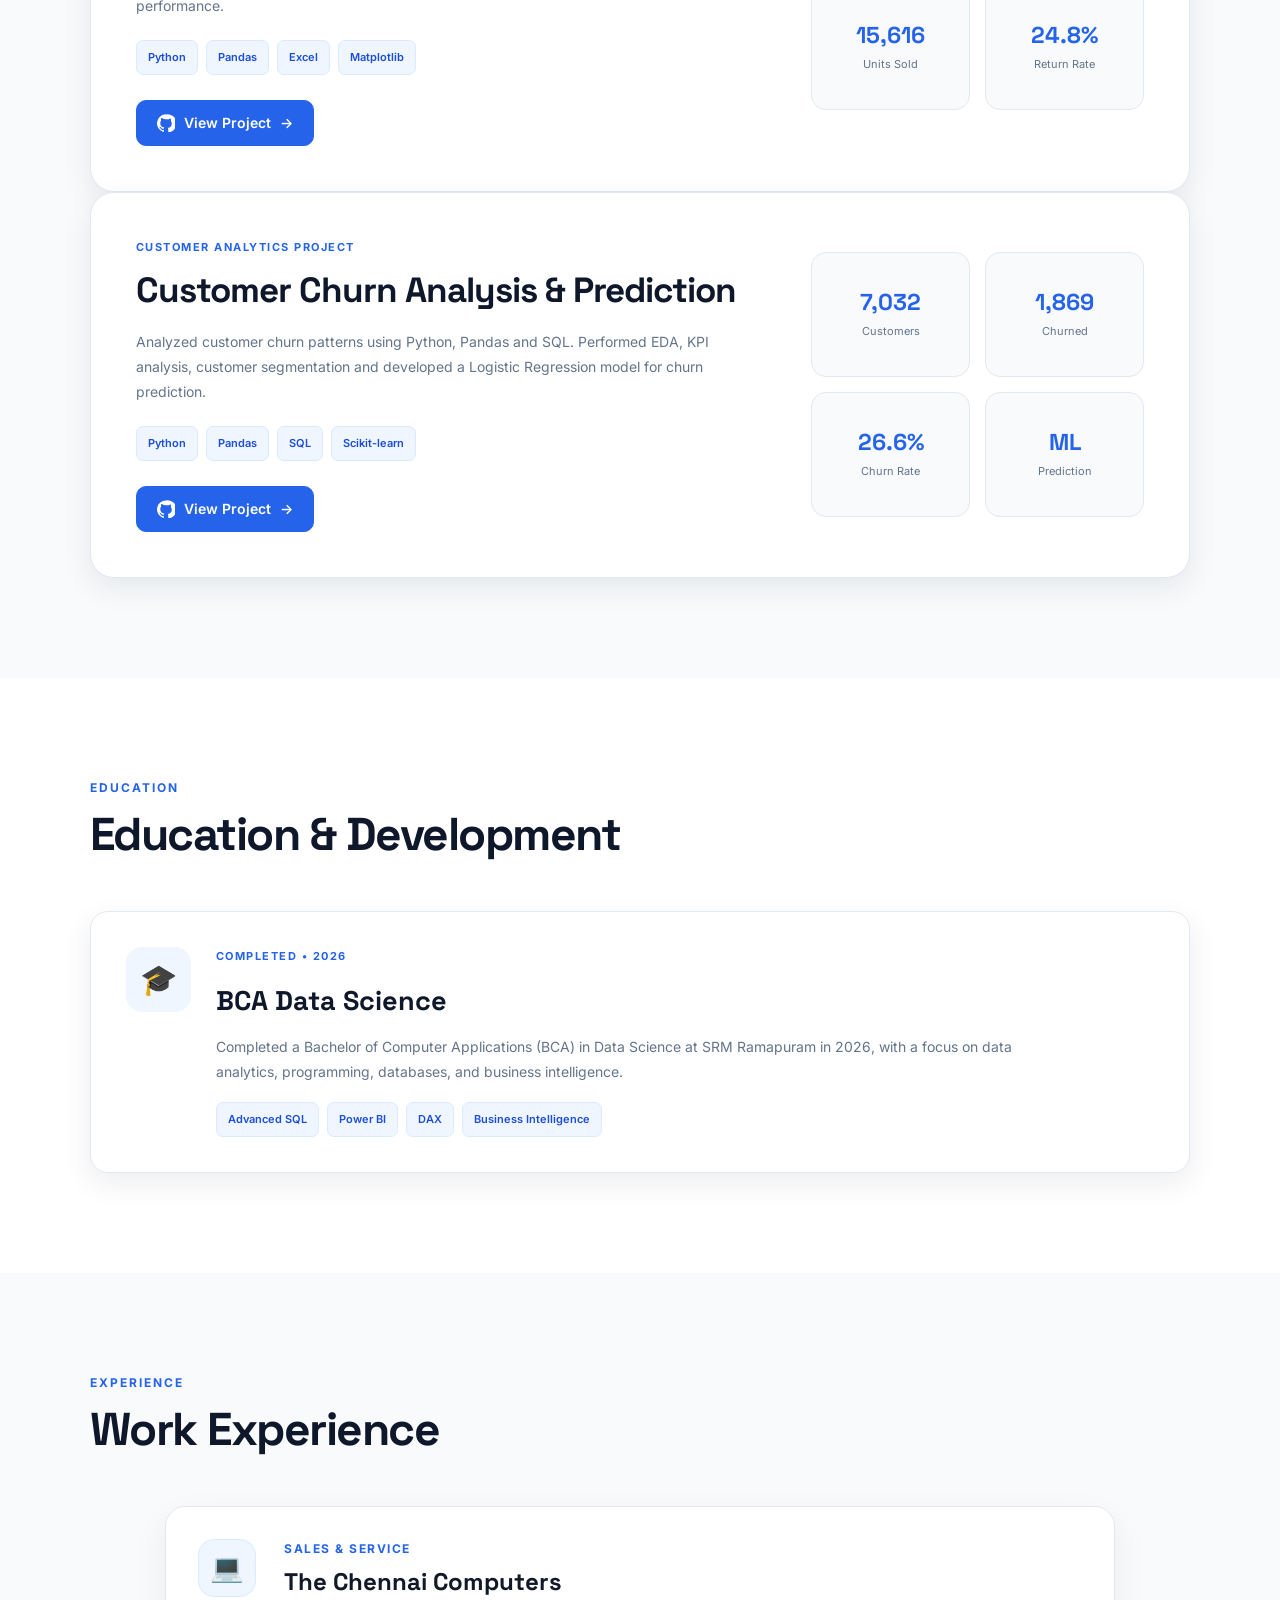
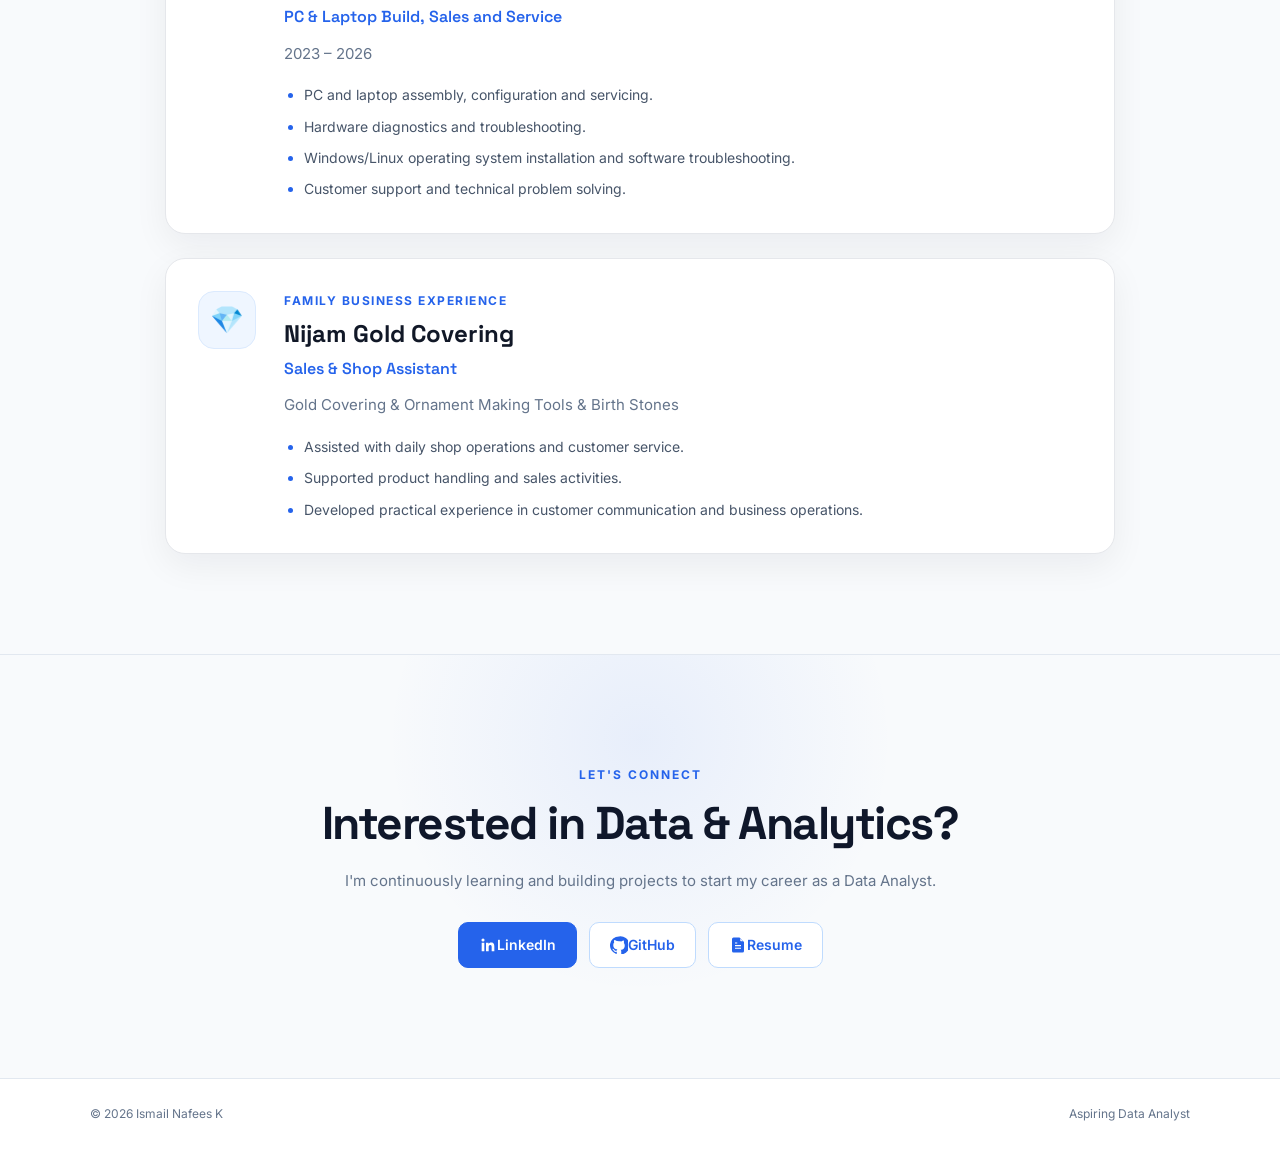
==== commit 577a8a90: "Update index.html" ====
--- a/index.html
+++ b/index.html
@@ -188,7 +188,17 @@
 
         <!-- Hero Analytics Card -->
 
-        <div class="hero-card">
+      <div class="hero-profile">
+
+    <div class="profile-photo">
+        <img src="profile.png" alt="Ismail Nafees K">
+    </div>
+
+    <h3>Ismail Nafees K</h3>
+    <p>Aspiring Data Analyst</p>
+
+</div>
+  <div class="hero-card">
 
             <div class="data-icon">
                 📊
--- a/style.css
+++ b/style.css
@@ -2101,4 +2101,83 @@
         font-size: 11px;
     }
 
+}
+/* =========================================
+   SOCIAL & PROJECT BUTTON ICONS
+========================================= */
+
+
+/* Social Buttons */
+
+.social-icon {
+    width: 18px;
+    height: 18px;
+    flex-shrink: 0;
+    fill: currentColor;
+    vertical-align: middle;
+    transition: transform 0.25s ease;
+}
+
+
+.button:hover .social-icon {
+    transform: translateY(-1px);
+}
+
+
+
+/* Project GitHub Buttons */
+
+.project-button {
+    display: inline-flex;
+    align-items: center;
+    justify-content: center;
+    gap: 9px;
+    text-decoration: none;
+}
+
+
+.project-icon {
+    width: 18px;
+    height: 18px;
+    flex-shrink: 0;
+    fill: currentColor;
+    transition: transform 0.25s ease;
+}
+
+
+.project-arrow {
+    display: inline-block;
+    transition: transform 0.25s ease;
+}
+
+
+.project-button:hover .project-icon {
+    transform: translateY(-1px);
+}
+
+
+.project-button:hover .project-arrow {
+    transform: translateX(4px);
+}
+
+
+
+/* Mobile */
+
+@media (max-width: 600px) {
+
+    .social-icon {
+        width: 17px;
+        height: 17px;
+    }
+
+    .project-button {
+        gap: 8px;
+    }
+
+    .project-icon {
+        width: 17px;
+        height: 17px;
+    }
+
 }
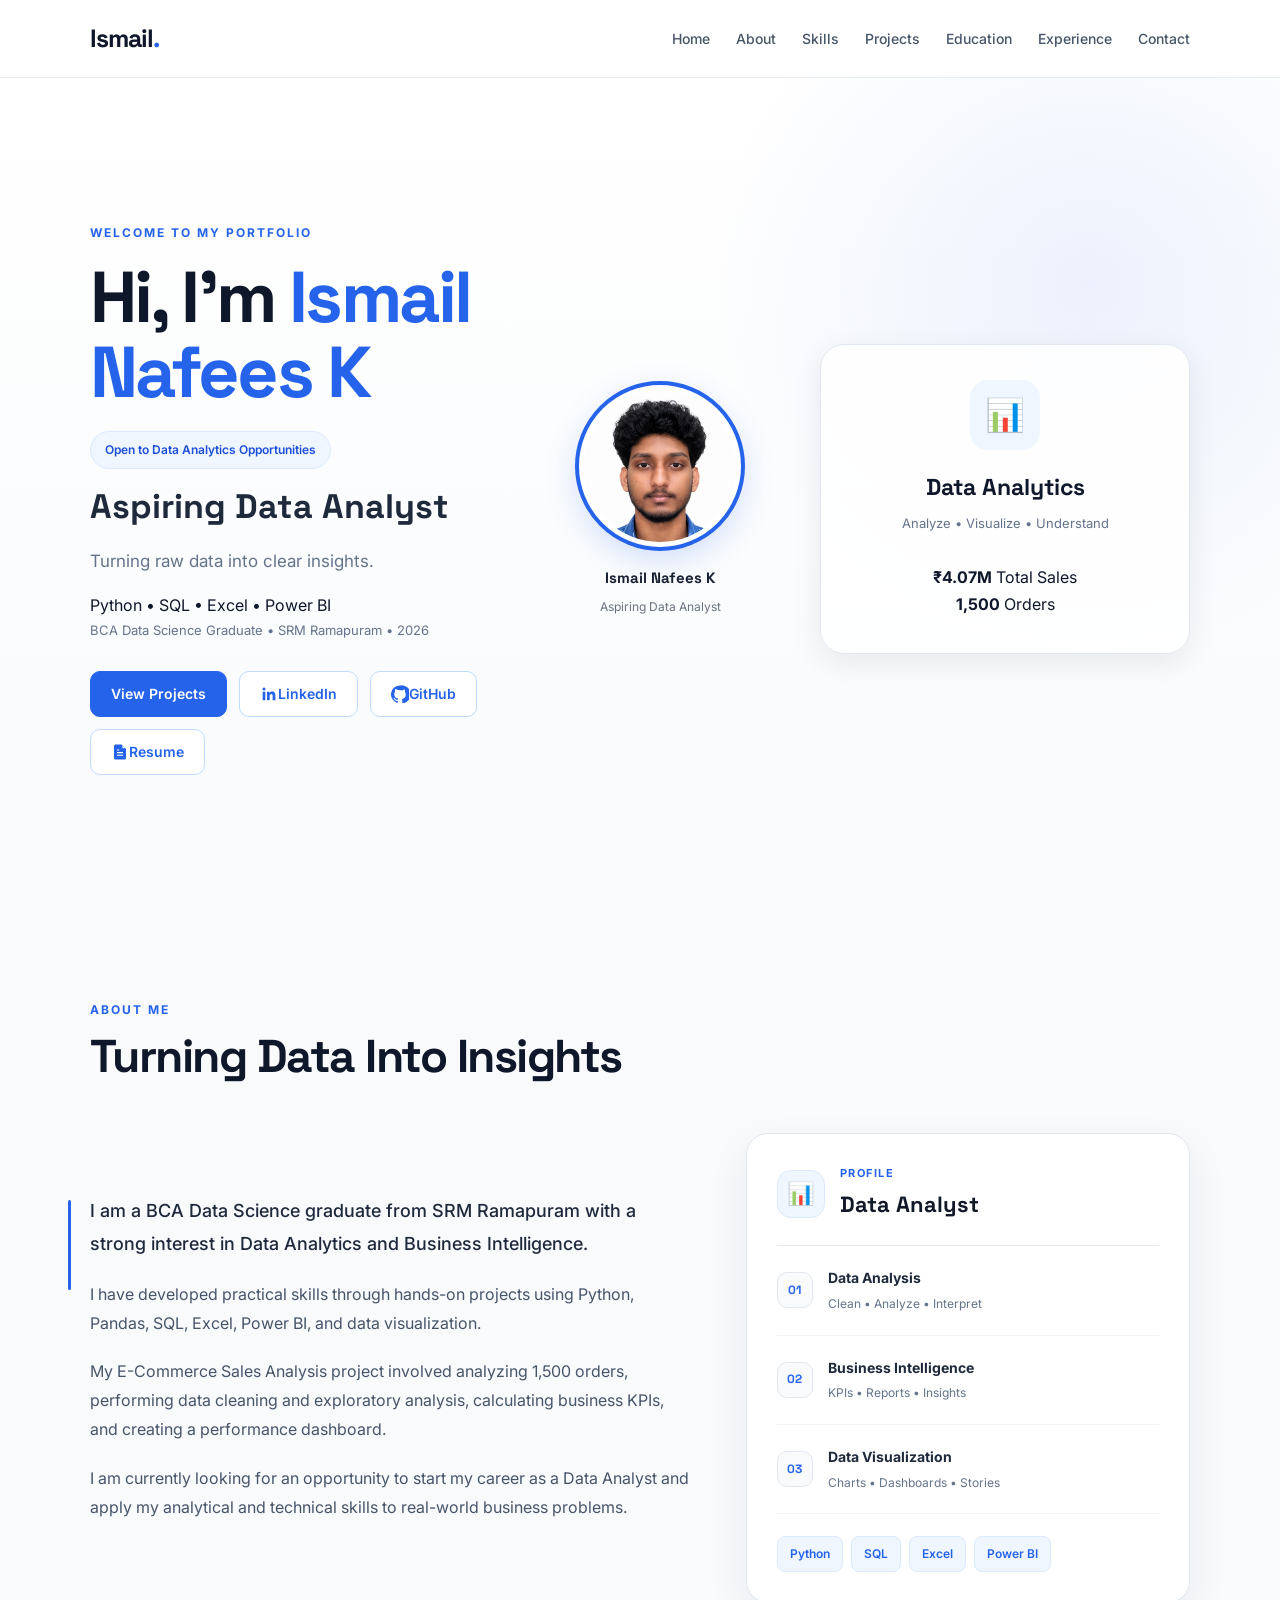
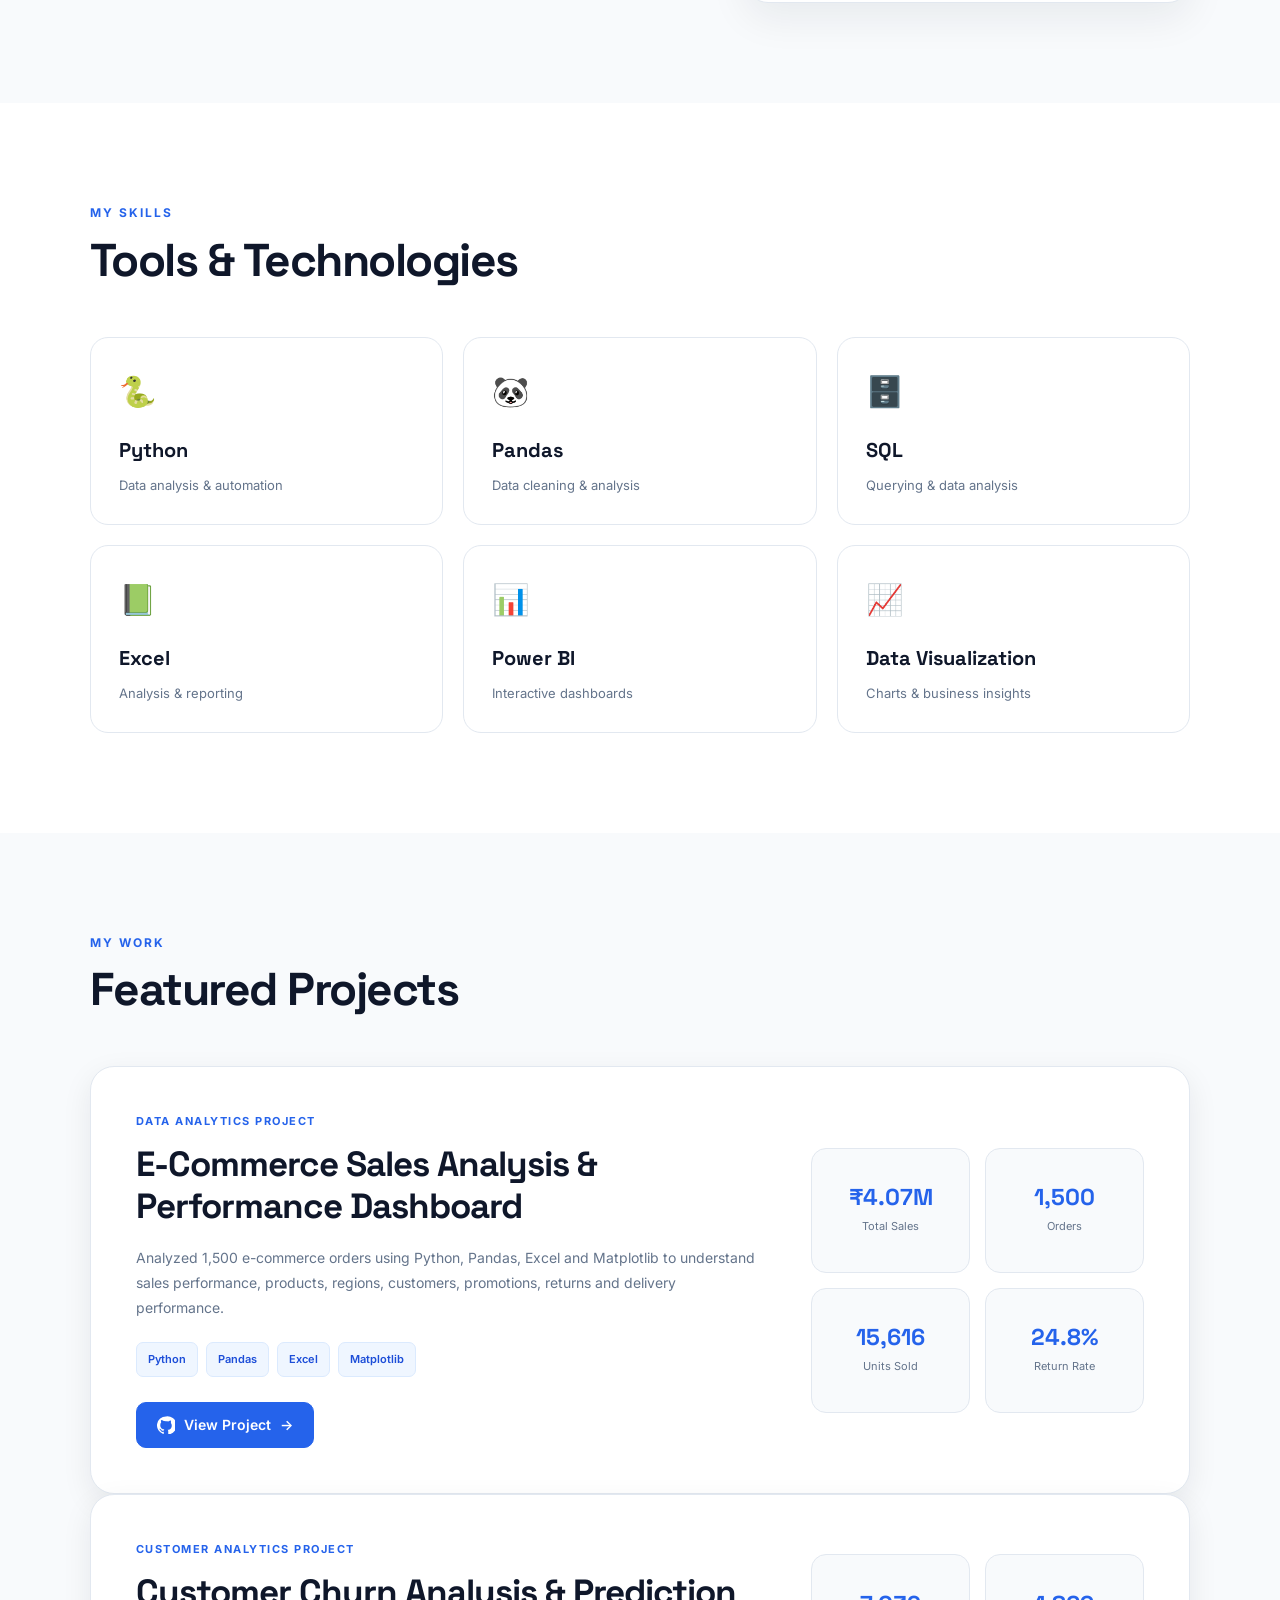
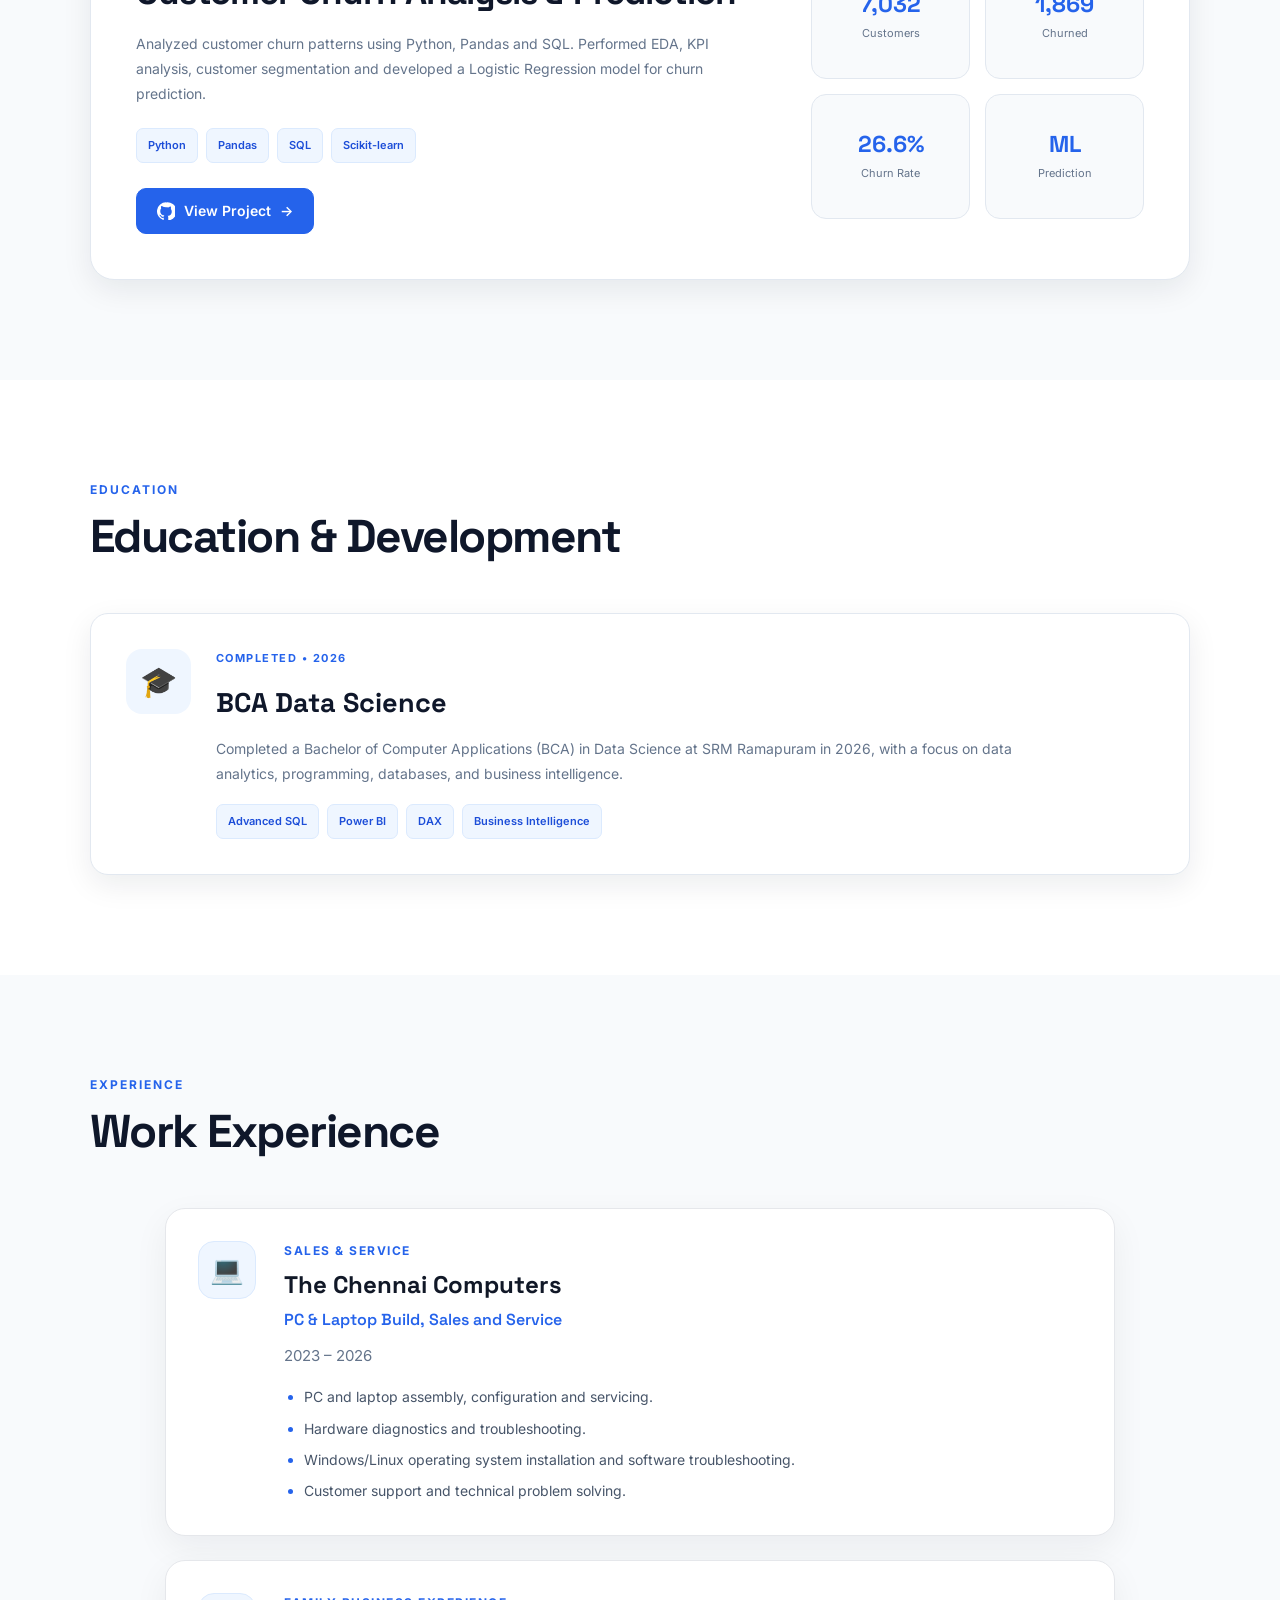
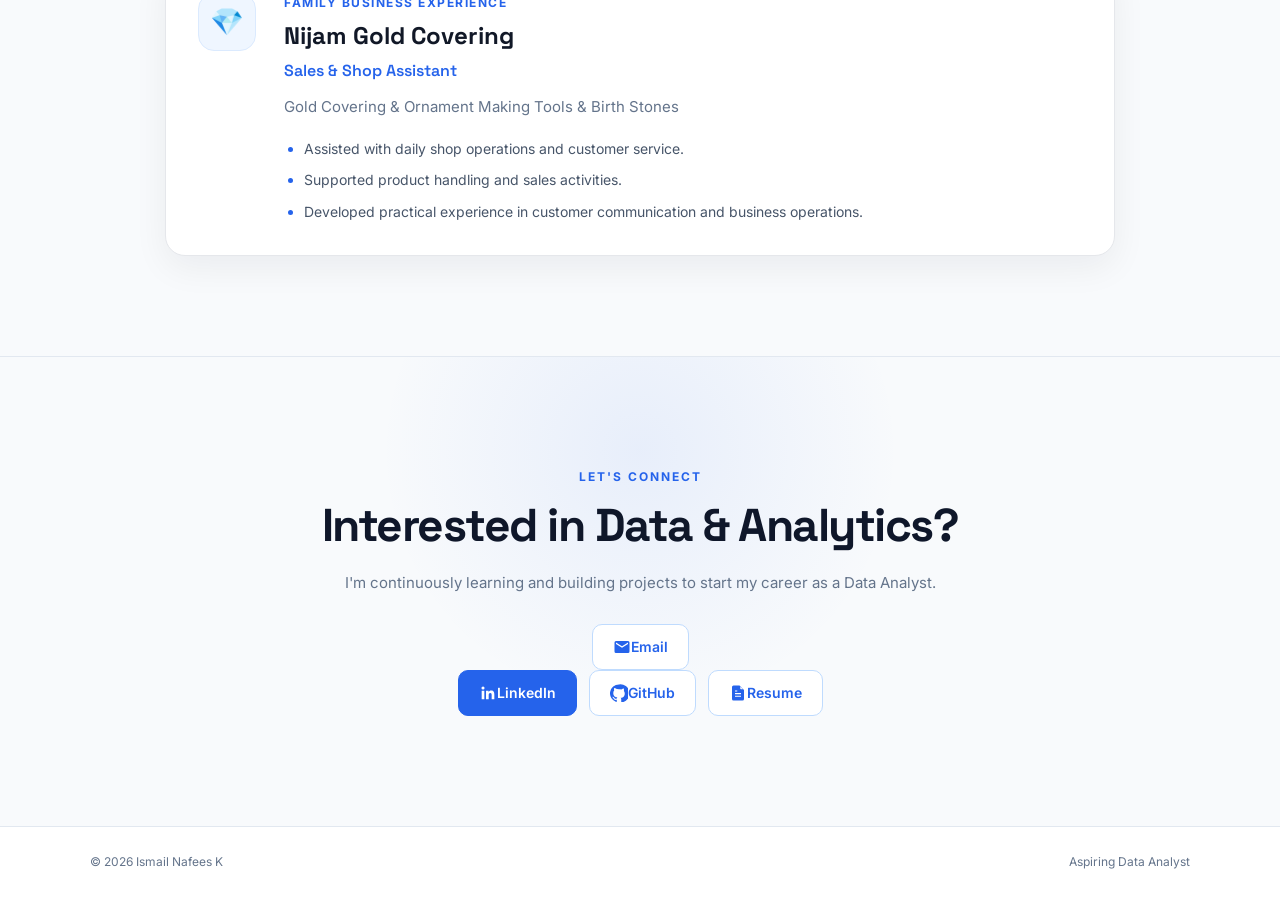
==== commit ec4fc254: "Update index.html" ====
--- a/index.html
+++ b/index.html
@@ -1007,7 +1007,13 @@
             to start my career as a Data Analyst.
         </p>
 
-
+<a href="mailto:ismailnafees113@gmail.com"
+   class="button secondary">
+    <svg class="social-icon" viewBox="0 0 24 24" aria-hidden="true">
+        <path d="M20 4H4a2 2 0 0 0-2 2v12a2 2 0 0 0 2 2h16a2 2 0 0 0 2-2V6a2 2 0 0 0-2-2zm0 4-8 5-8-5V6l8 5 8-5v2z"/>
+    </svg>
+    Email
+</a>
         <div class="buttons">
 
 
--- a/style.css
+++ b/style.css
@@ -2180,4 +2180,62 @@
         height: 17px;
     }
 
+}
+/* =========================================
+   HERO PROFILE PHOTO
+========================================= */
+
+.hero-profile {
+    text-align: center;
+    align-self: center;
+    min-width: 180px;
+}
+
+.profile-photo {
+    width: 170px;
+    height: 170px;
+    margin: 0 auto 14px;
+    padding: 5px;
+    border: 4px solid #2563eb;
+    border-radius: 50%;
+    background: #ffffff;
+    box-shadow: 0 10px 30px rgba(37, 99, 235, 0.18);
+    overflow: hidden;
+}
+
+.profile-photo img {
+    width: 100%;
+    height: 100%;
+    display: block;
+    object-fit: cover;
+    border-radius: 50%;
+}
+
+.hero-profile h3 {
+    margin: 0;
+    font-size: 15px;
+    font-weight: 700;
+    color: #172033;
+}
+
+.hero-profile p {
+    margin: 6px 0 0;
+    font-size: 12px;
+    color: #6b7280;
+}
+
+
+/* Mobile */
+
+@media (max-width: 800px) {
+
+    .hero-profile {
+        margin: 25px auto;
+    }
+
+    .profile-photo {
+        width: 145px;
+        height: 145px;
+    }
+
 }
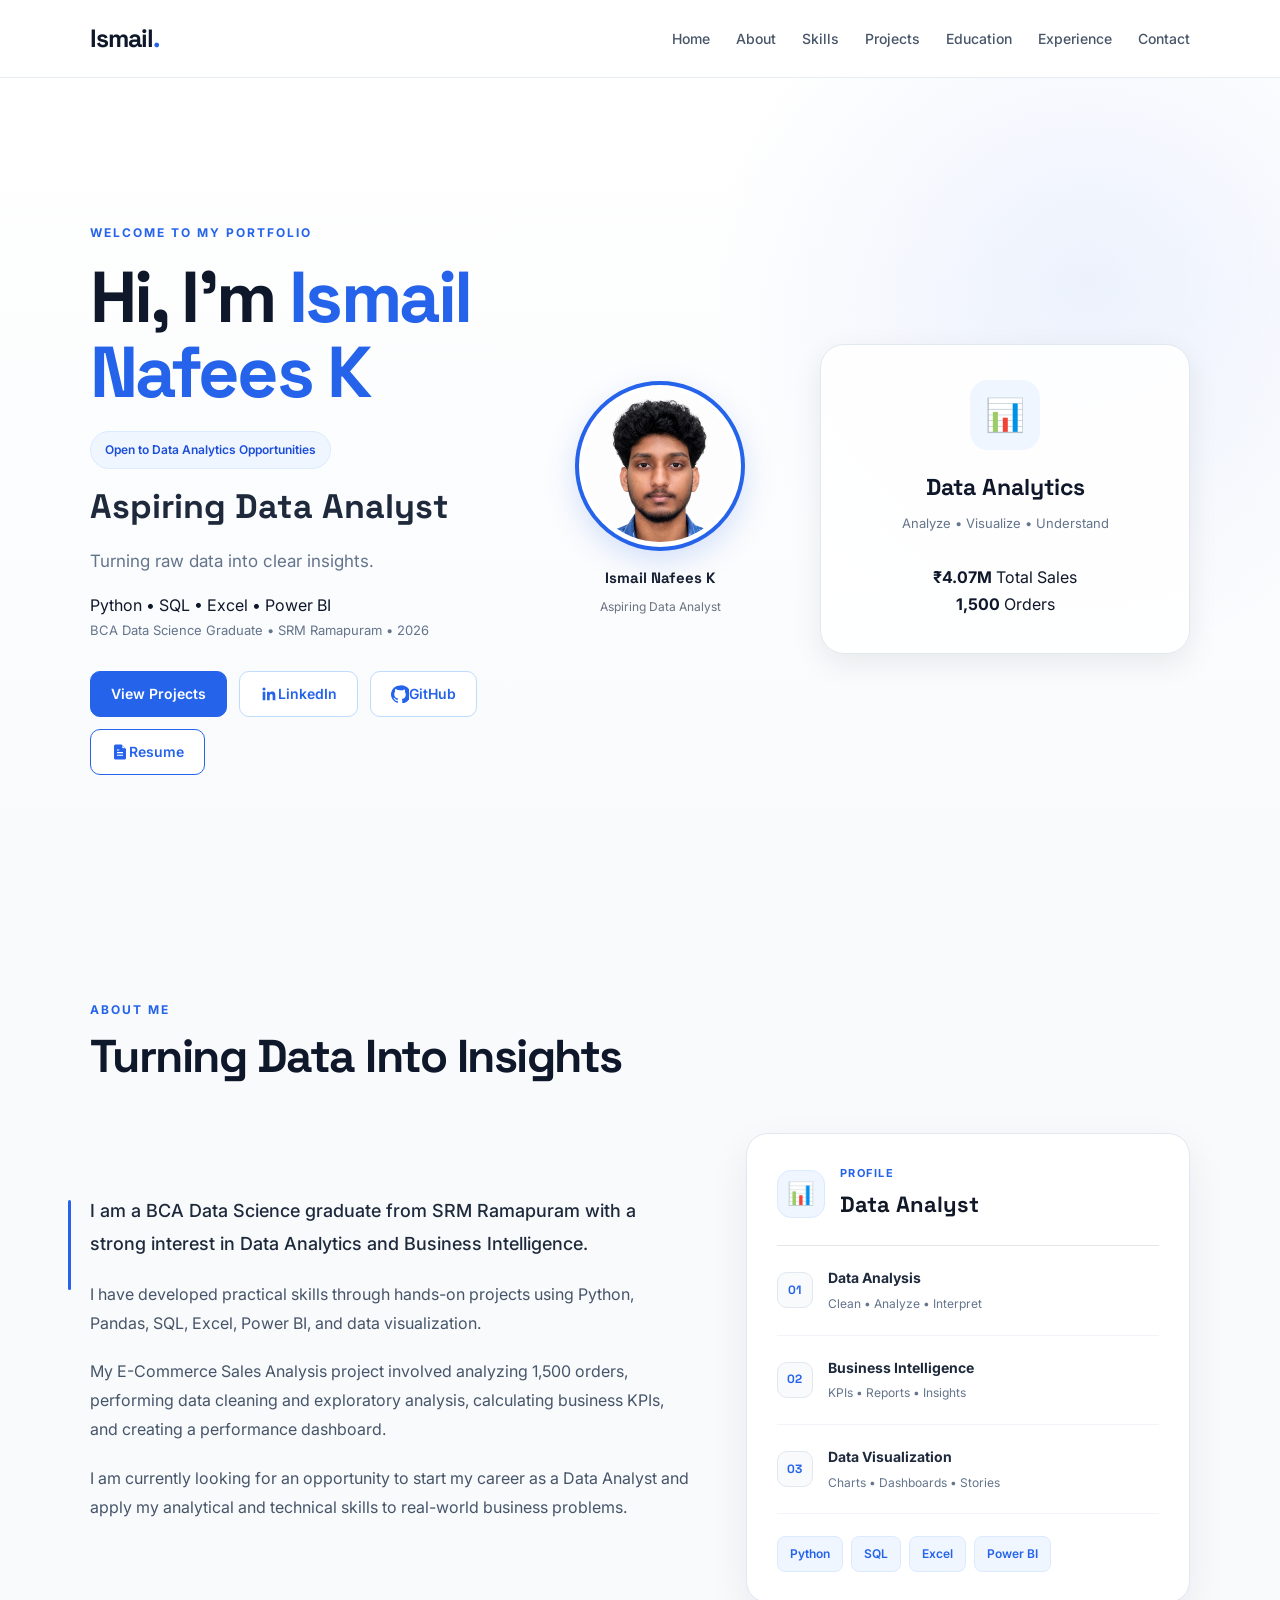
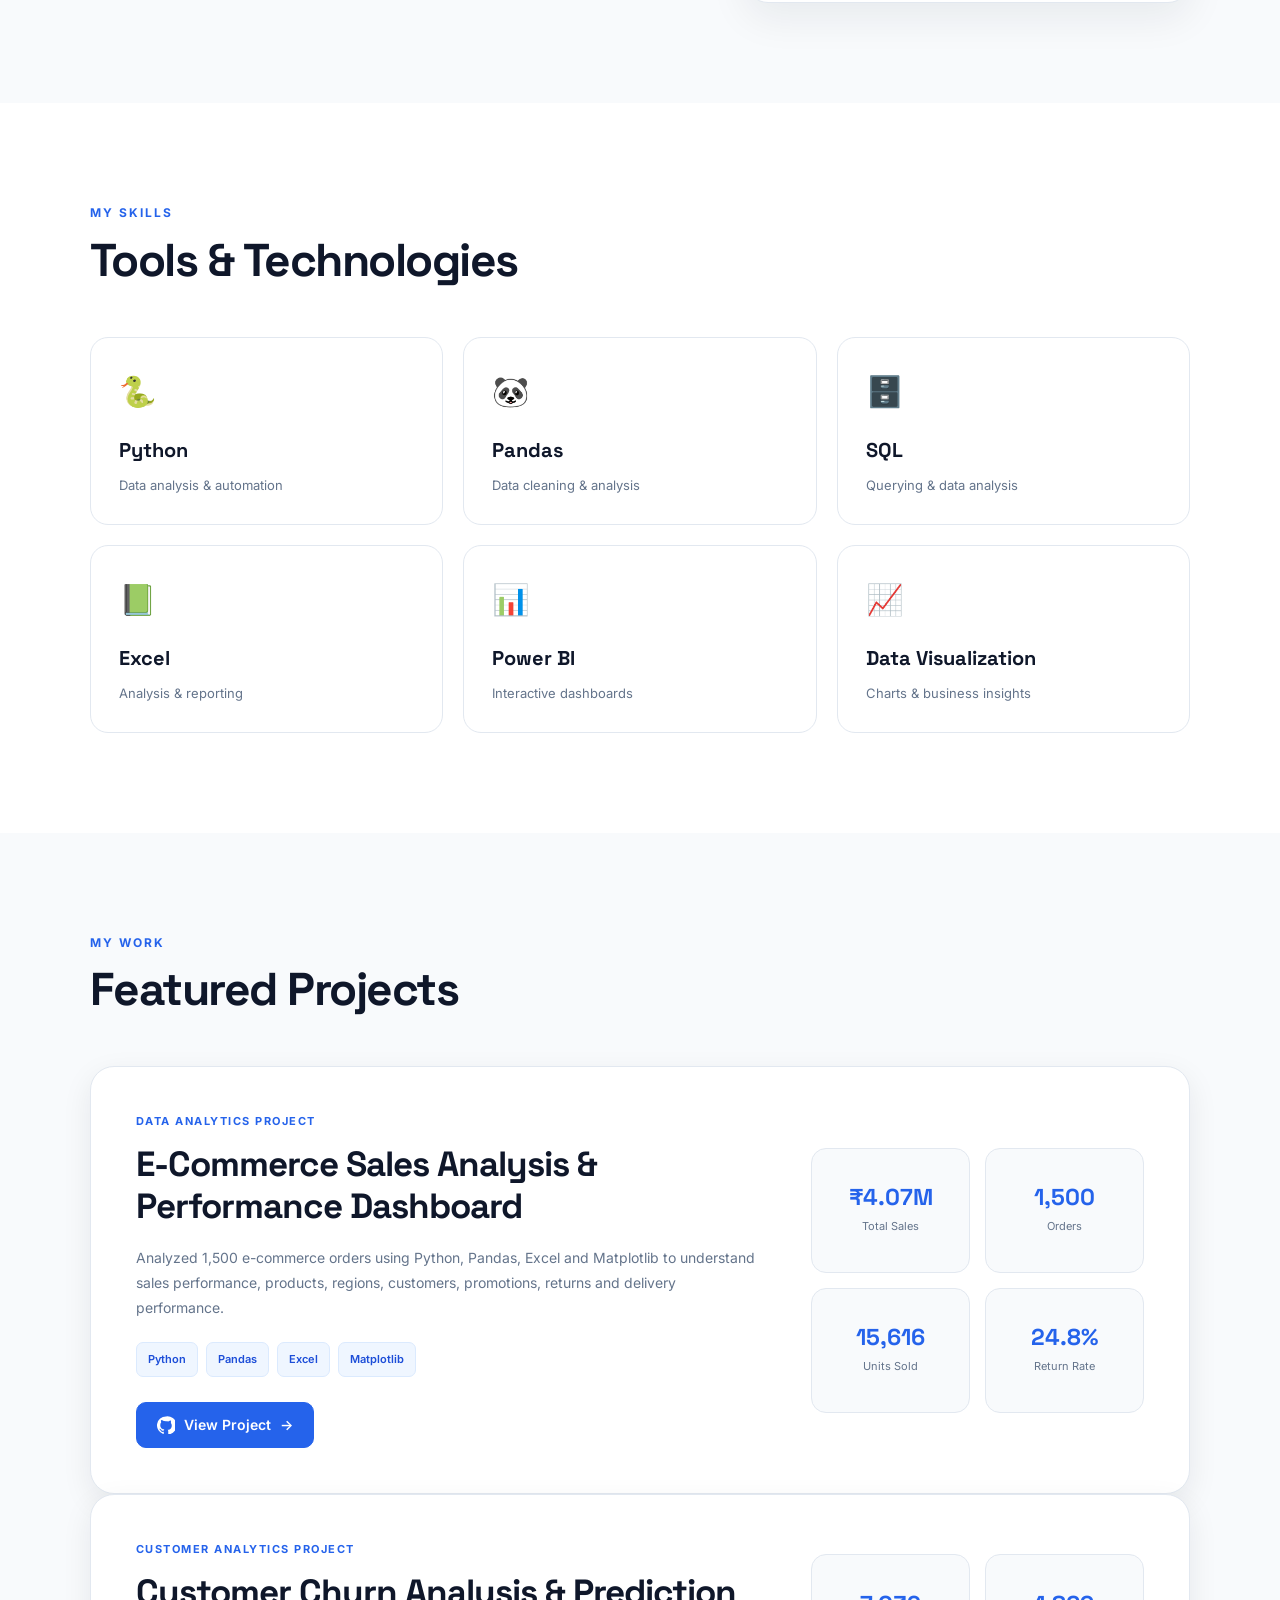
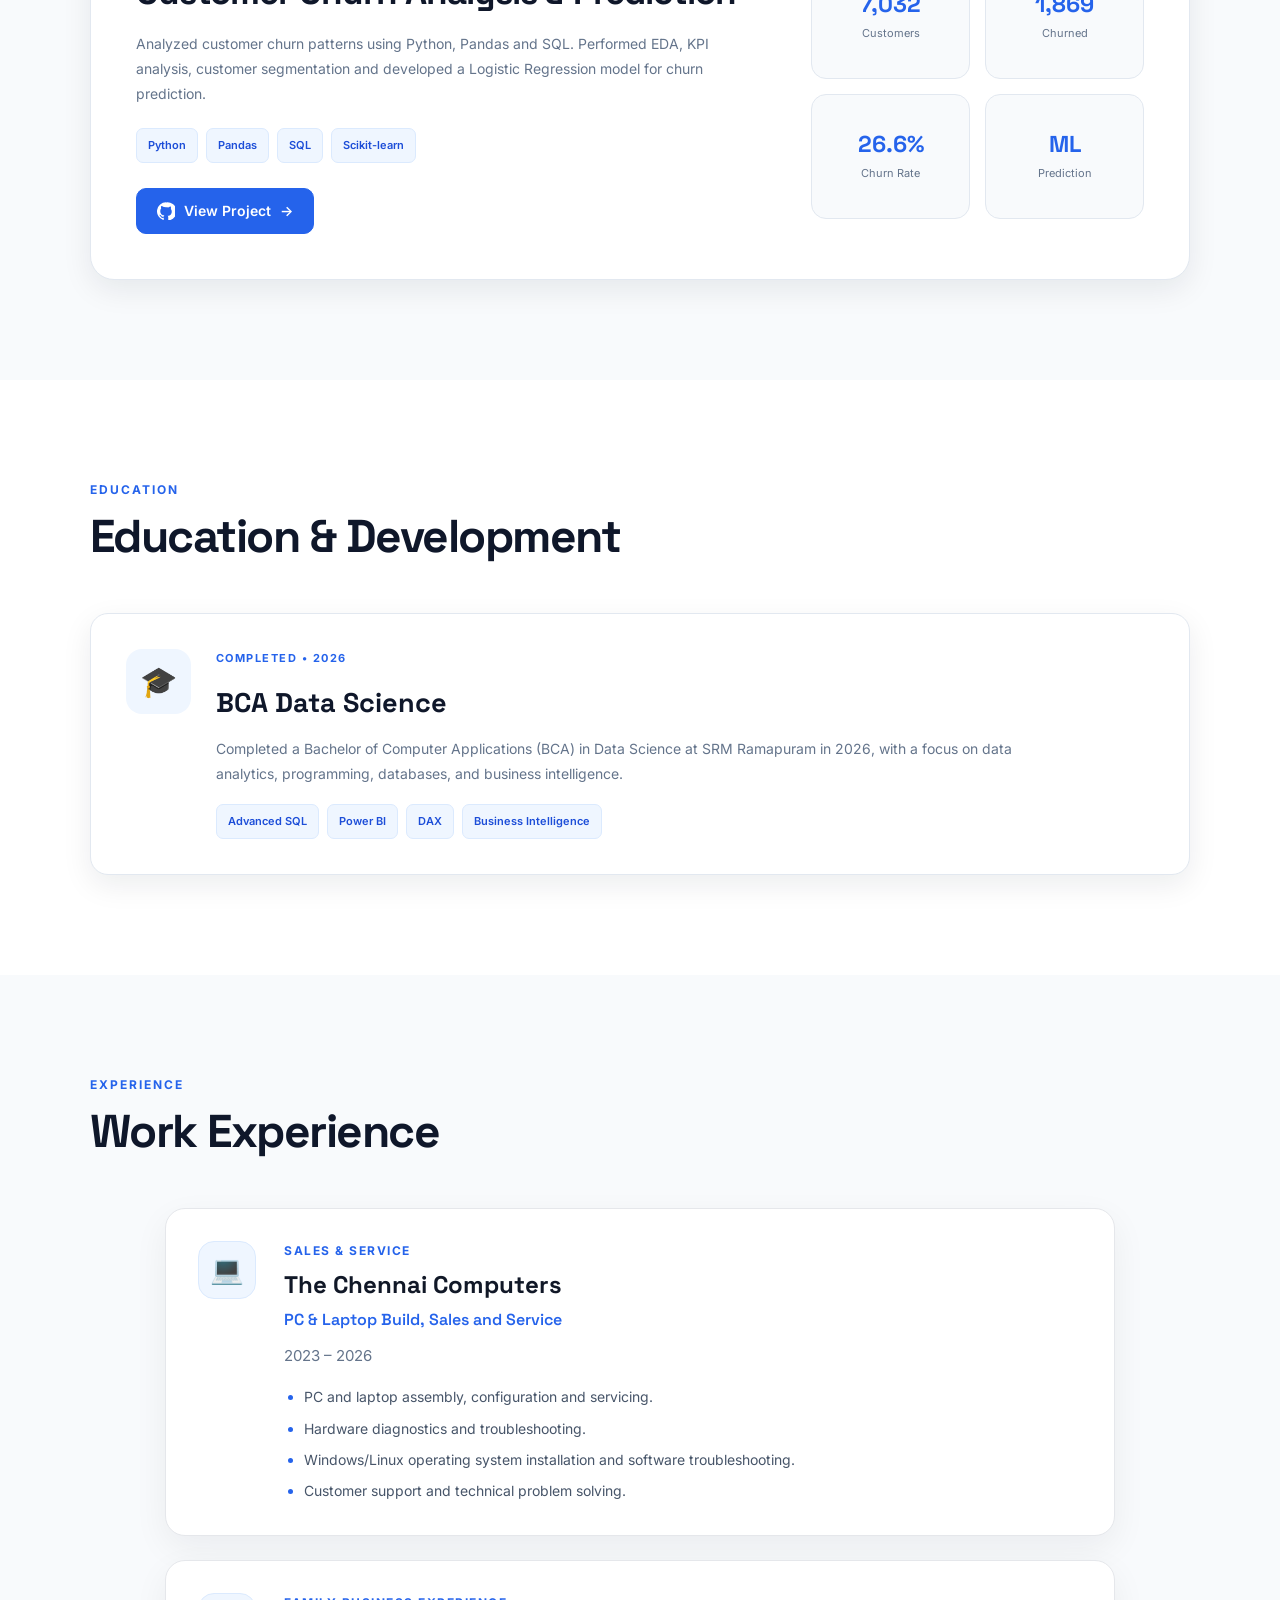
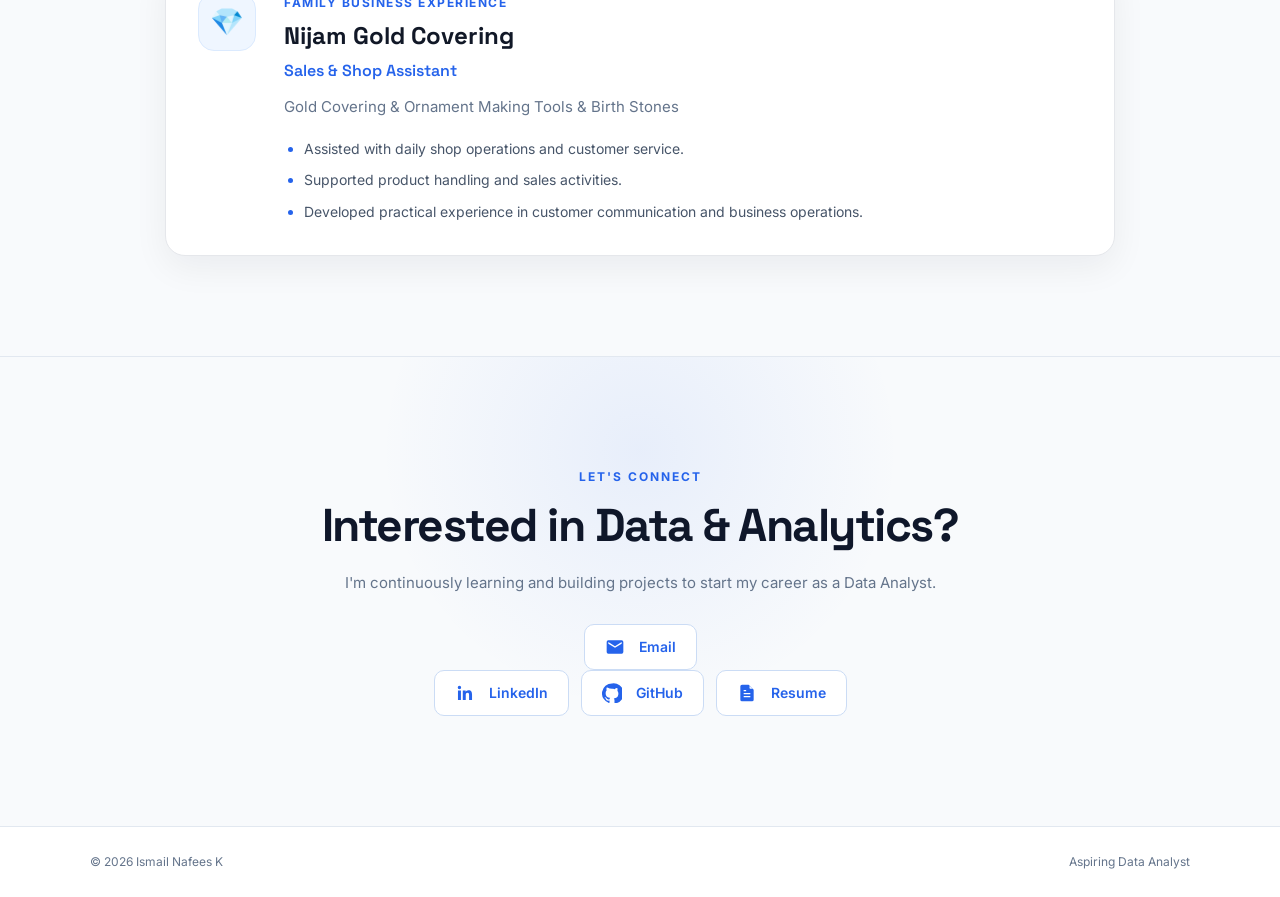
==== commit 1e938361: "Update index.html" ====
--- a/index.html
+++ b/index.html
@@ -164,7 +164,7 @@
                 <!-- Resume -->
 
                 <a href="Ismail_Nafees_Resume.pdf"
-                   class="button secondary"
+                   class="button secondary resume-button"
                    target="_blank"
                    rel="noopener noreferrer">
 
@@ -1060,7 +1060,7 @@
             <!-- Resume -->
 
             <a href="Ismail_Nafees_Resume.pdf"
-               class="button secondary"
+               class="button secondary resume-button"
                target="_blank"
                rel="noopener noreferrer">
 
--- a/style.css
+++ b/style.css
@@ -2238,4 +2238,97 @@
         height: 145px;
     }
 
+}
+/* =========================================
+   CONTACT BUTTON FIX
+========================================= */
+
+.contact .button {
+    display: inline-flex;
+    align-items: center;
+    justify-content: center;
+    gap: 8px;
+}
+
+.contact .social-icon {
+    width: 18px;
+    height: 18px;
+    flex-shrink: 0;
+}
+
+/* Make all contact buttons consistent */
+.contact .button,
+.contact .button.secondary {
+    background: #ffffff;
+    color: #2563eb;
+    border: 1px solid #cbdcf5;
+}
+
+.contact .button:hover,
+.contact .button.secondary:hover {
+    background: #2563eb;
+    color: #ffffff;
+}
+/* CONTACT BUTTON ICON SPACING */
+
+.contact .button {
+    display: inline-flex;
+    align-items: center;
+    justify-content: center;
+    gap: 12px !important;
+}
+
+.contact .button .social-icon {
+    width: 20px;
+    height: 20px;
+    flex-shrink: 0;
+    margin-right: 2px;
+}
+/* =========================================
+   MOBILE NAVIGATION FIX
+========================================= */
+
+@media (max-width: 700px) {
+
+    .navbar {
+        flex-direction: column;
+        gap: 18px;
+        padding: 18px 20px;
+    }
+
+    .nav-links {
+        width: 100%;
+        display: flex;
+        justify-content: flex-start;
+        flex-wrap: nowrap;
+        overflow-x: auto;
+        gap: 18px;
+        padding-bottom: 4px;
+        scrollbar-width: none;
+        white-space: nowrap;
+    }
+
+    .nav-links::-webkit-scrollbar {
+        display: none;
+    }
+
+    .nav-links a {
+        flex-shrink: 0;
+        font-size: 13px;
+    }
+
+}
+/* =========================================
+   RESUME BUTTON HIGHLIGHT
+========================================= */
+
+.button.resume-button {
+    border: 1.5px solid #2563eb;
+    font-weight: 600;
+}
+
+.button.resume-button:hover {
+    background: #2563eb;
+    color: #ffffff;
+    transform: translateY(-2px);
 }
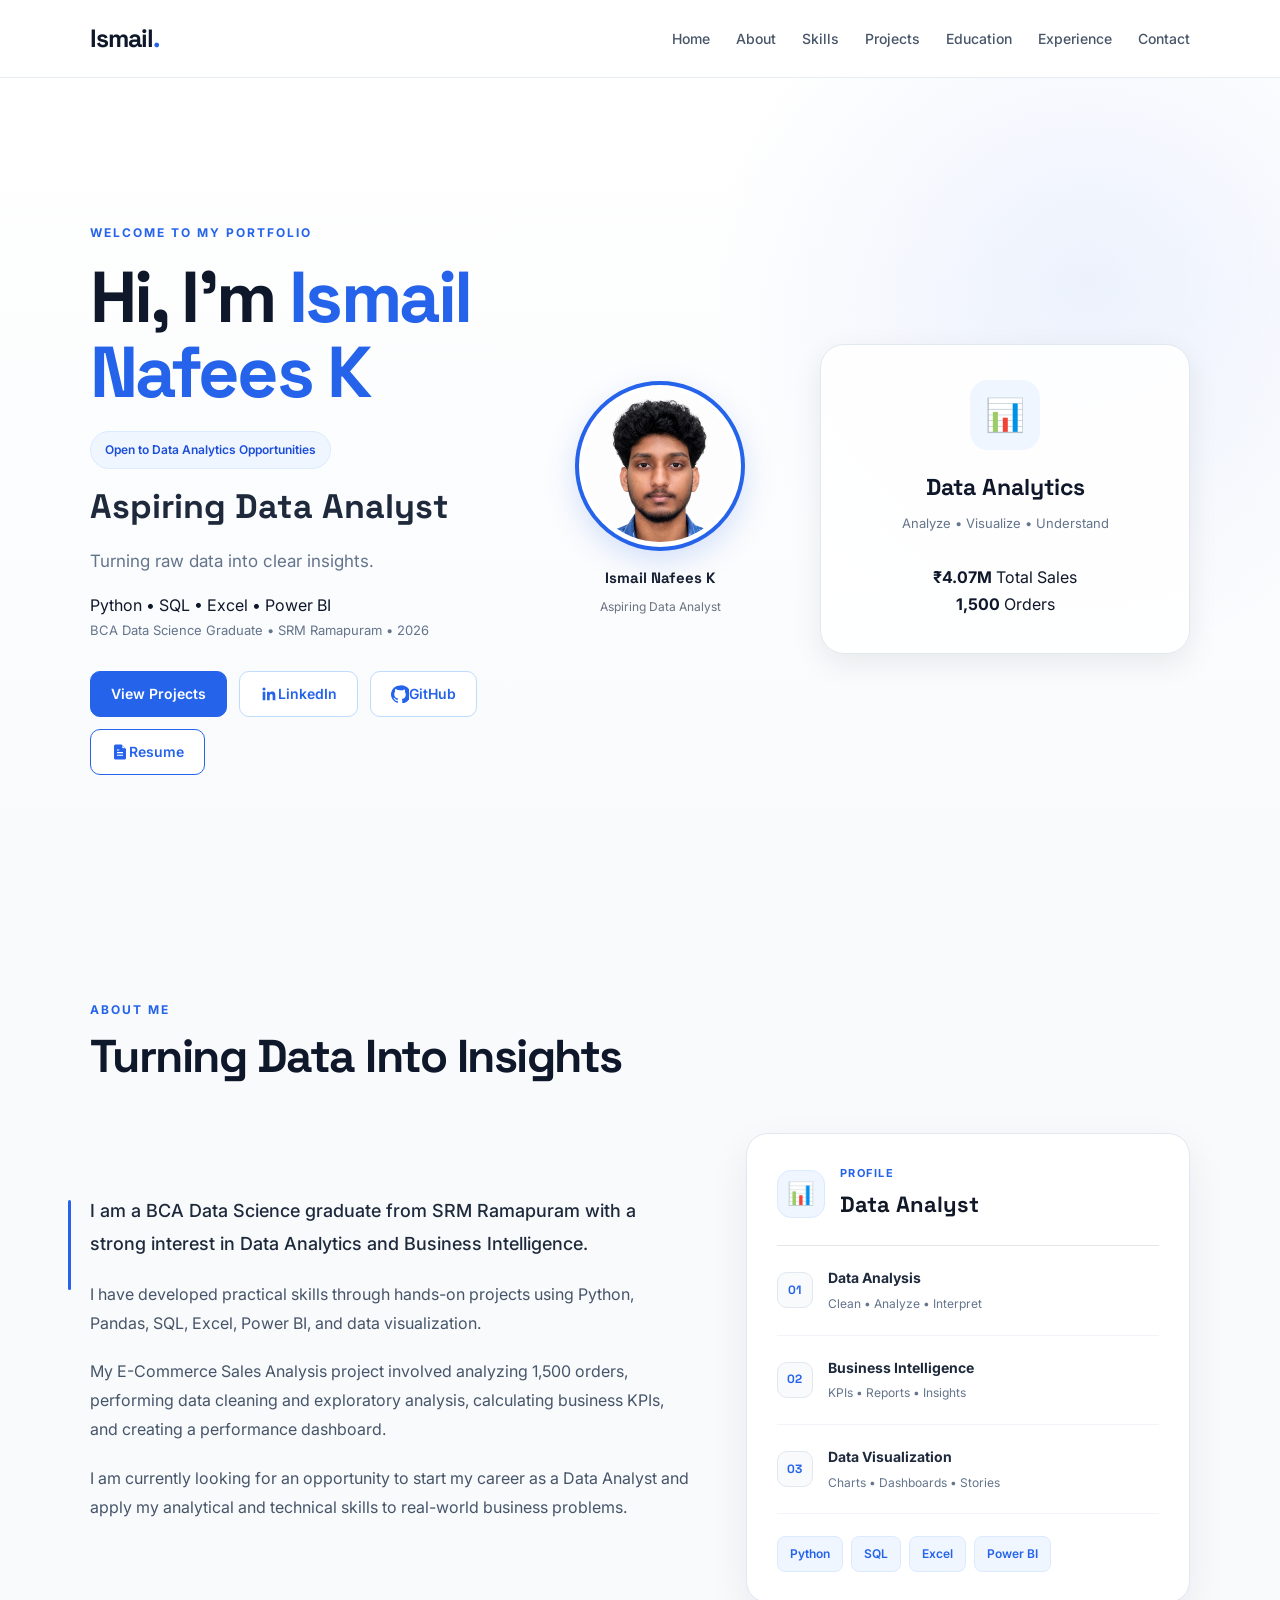
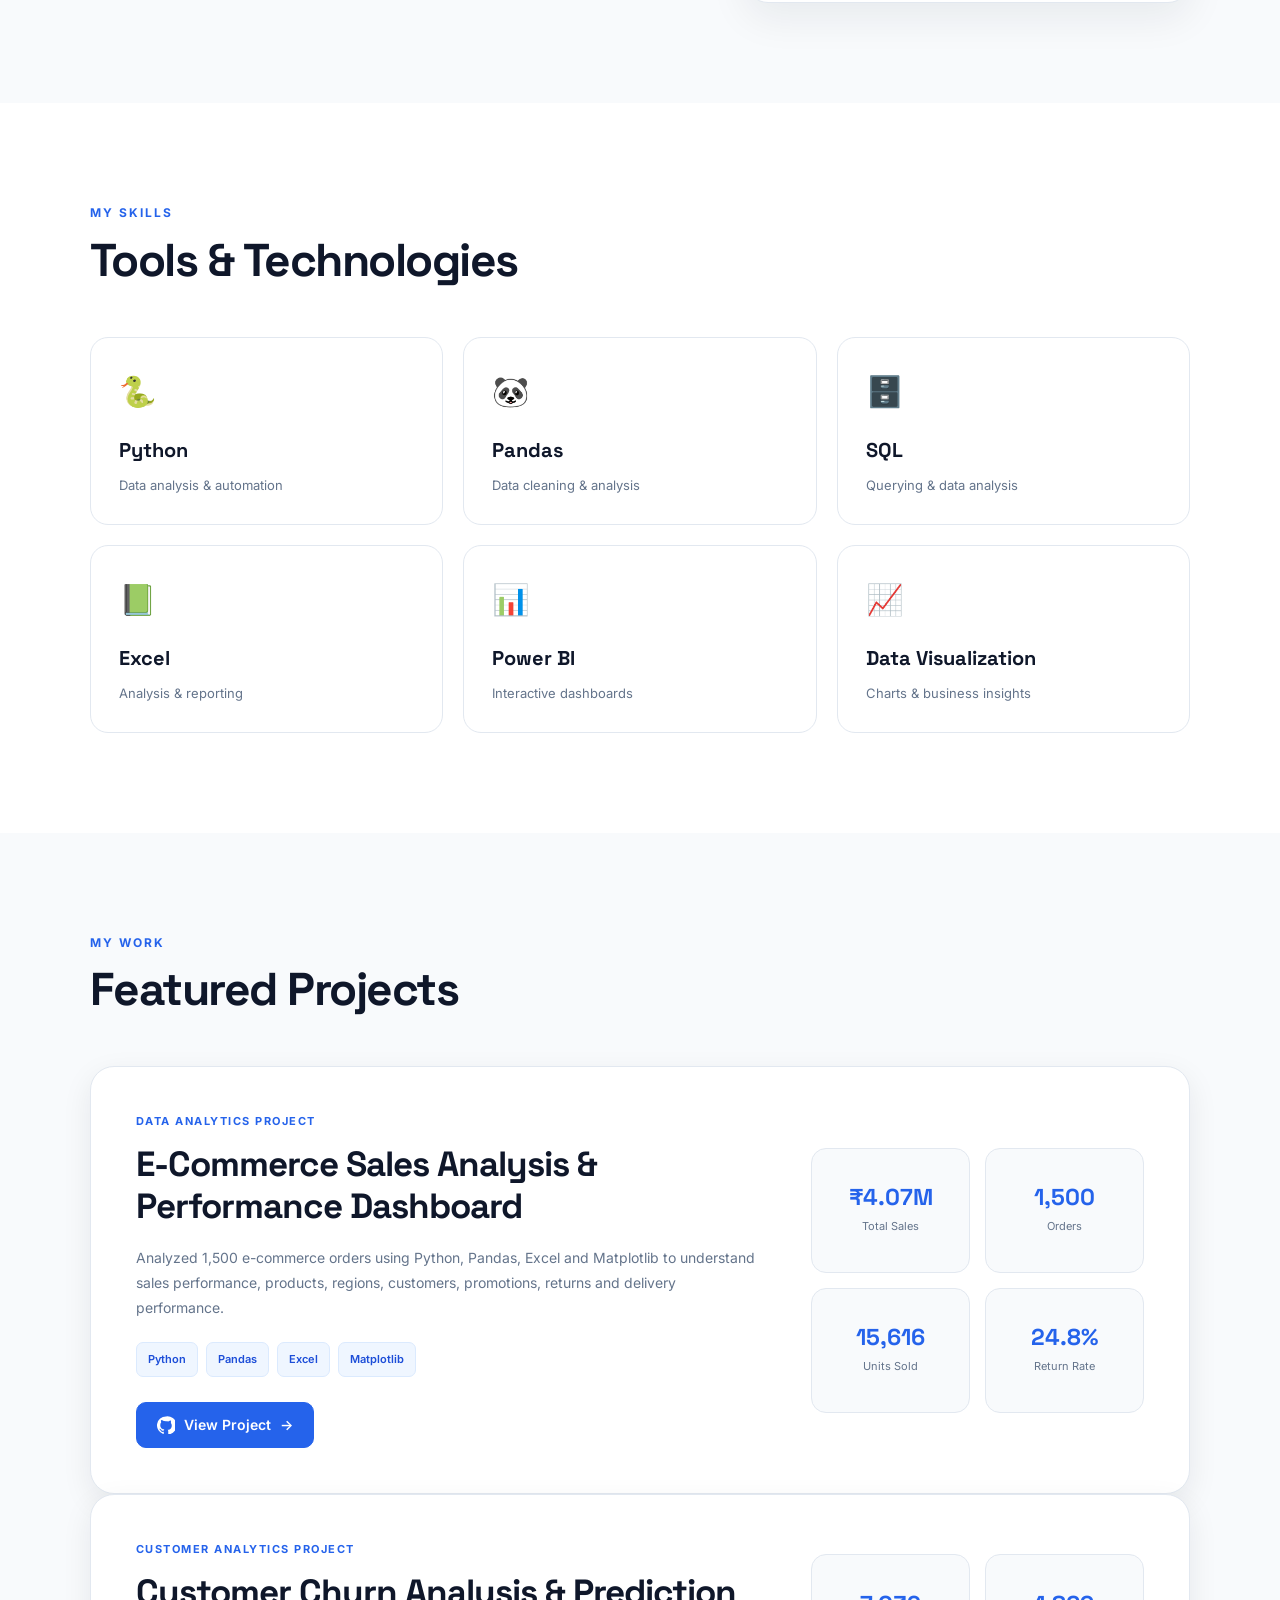
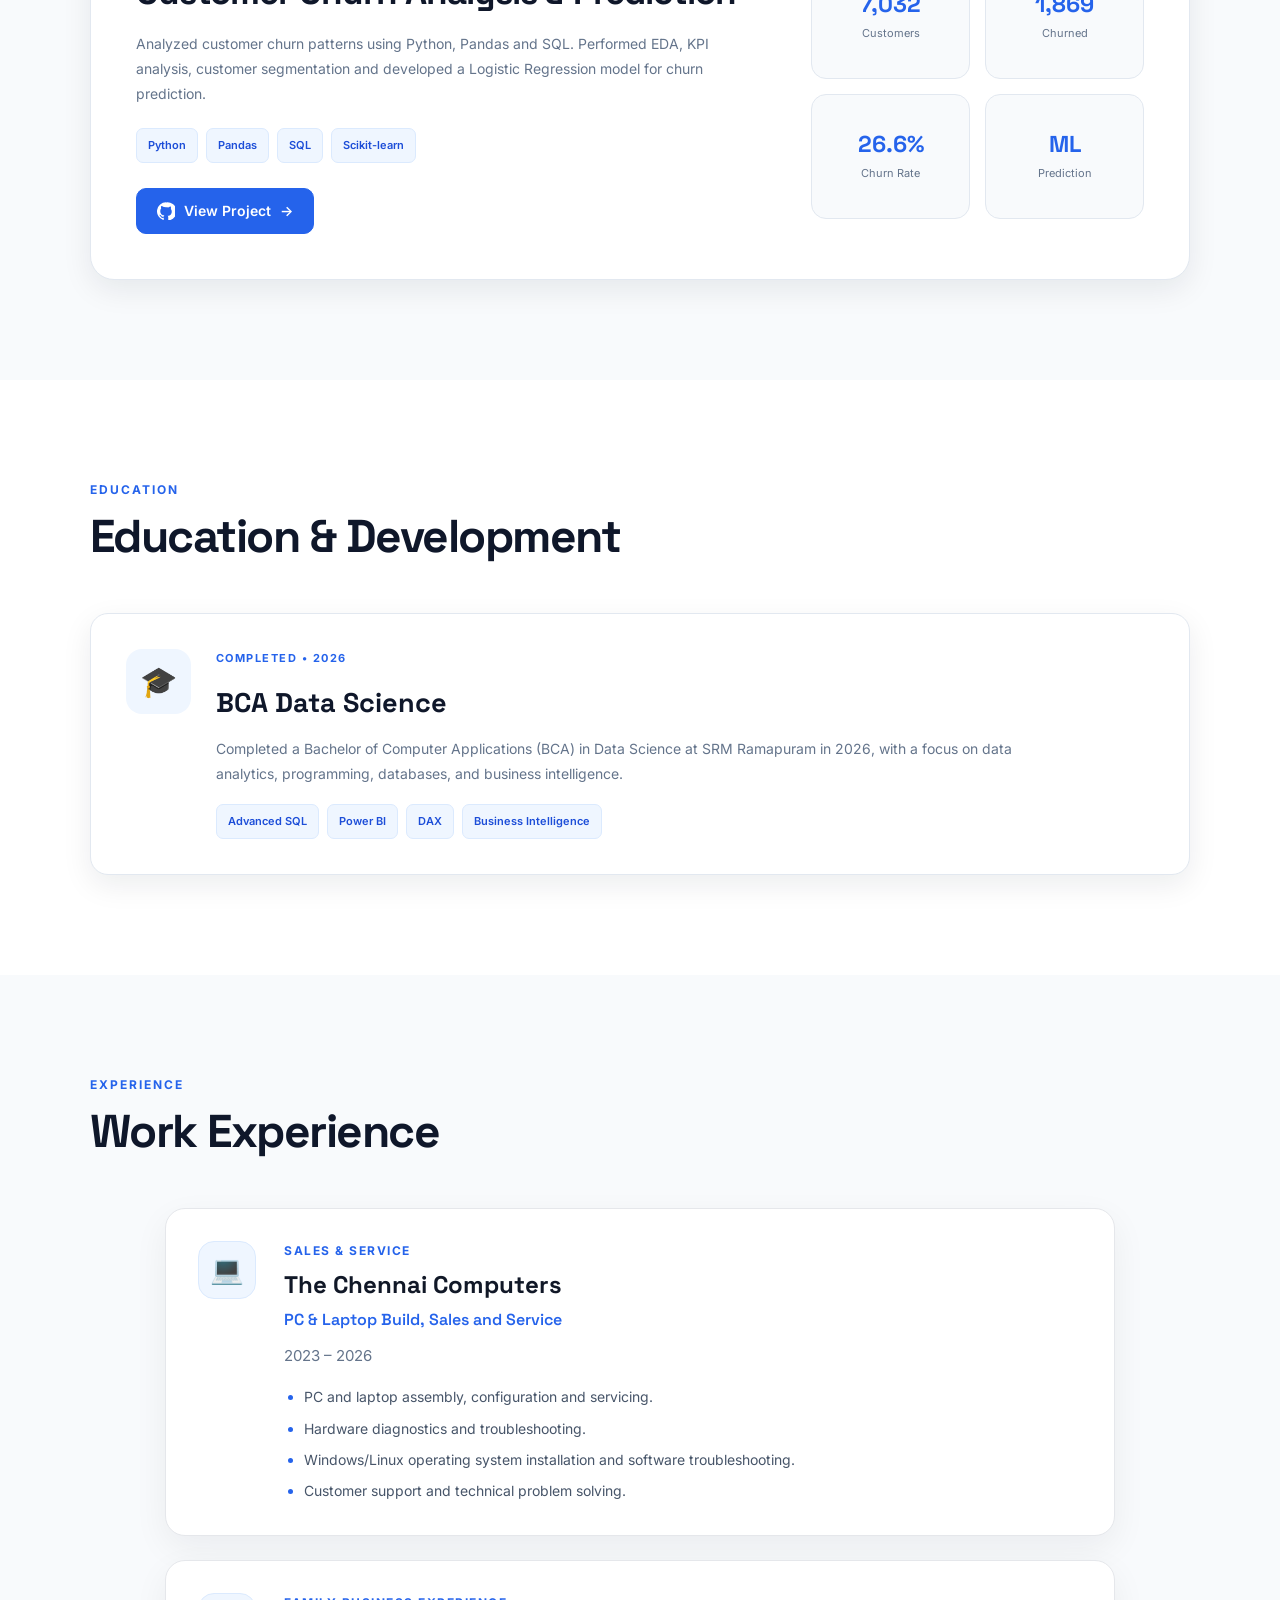
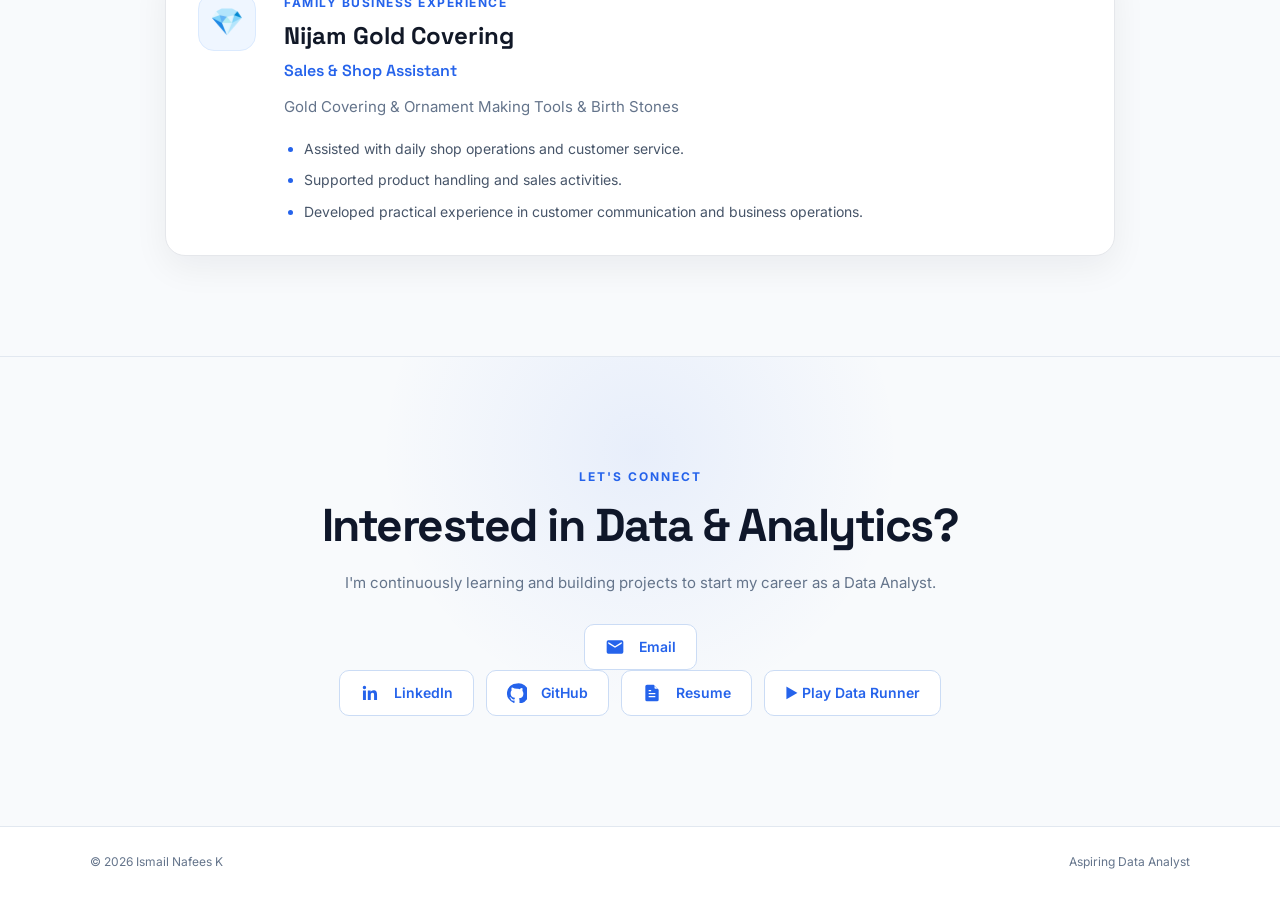
==== commit 3af70c7a: "Update index.html" ====
--- a/index.html
+++ b/index.html
@@ -1075,6 +1075,10 @@
                 Resume
 
             </a>
+<a href="game.html"
+   class="button game-button">
+    ▶ Play Data Runner
+</a>
 
         </div>
 
--- a/style.css
+++ b/style.css
@@ -2331,4 +2331,28 @@
     background: #2563eb;
     color: #ffffff;
     transform: translateY(-2px);
+}
+/* =========================================
+   SUBTLE ICON HOVER
+========================================= */
+
+.social-icon,
+.project-icon {
+    transition: transform 0.2s ease;
+}
+
+.button:hover .social-icon,
+.project-button:hover .project-icon {
+    transform: scale(1.15);
+}
+.button:hover .social-icon {
+    transform: scale(1.15);
+}
+
+.project-button:hover .project-icon {
+    transform: scale(1.15);
+}
+
+.project-button:hover .project-arrow {
+    transform: none;
 }
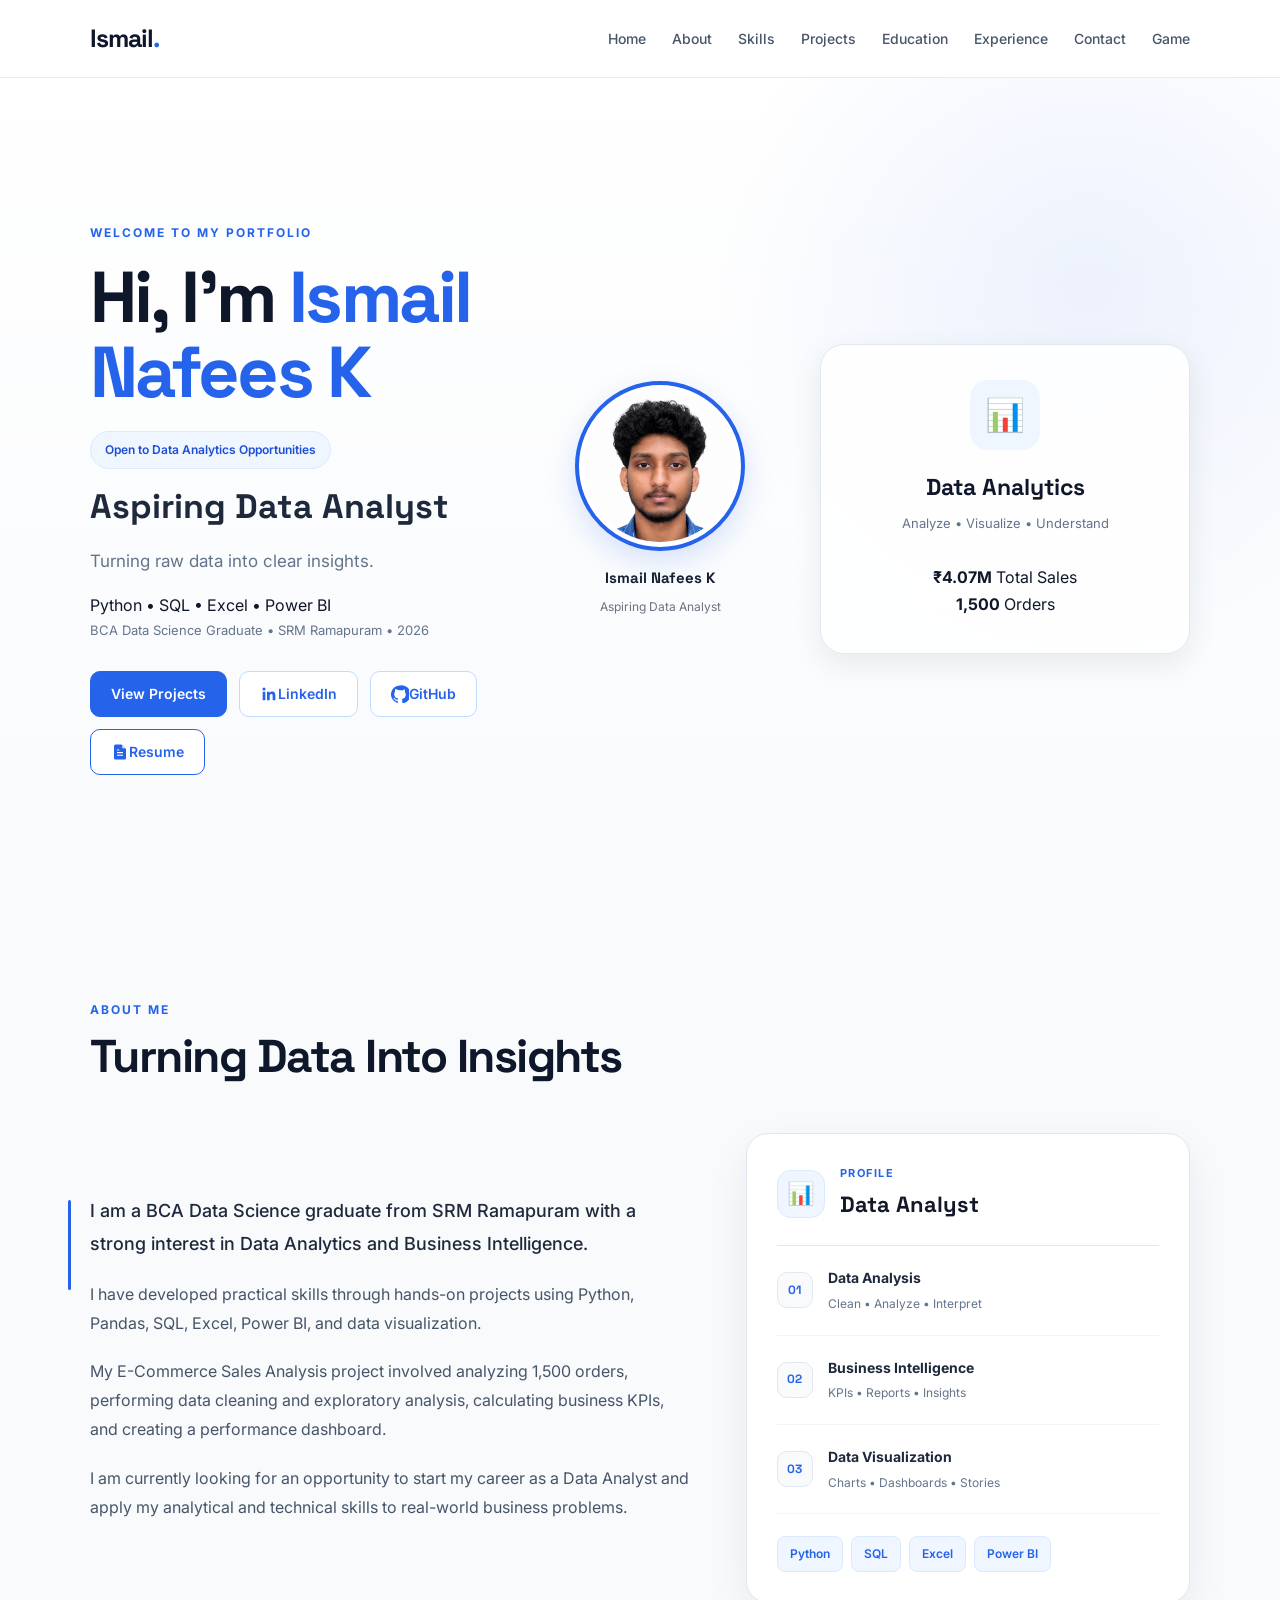
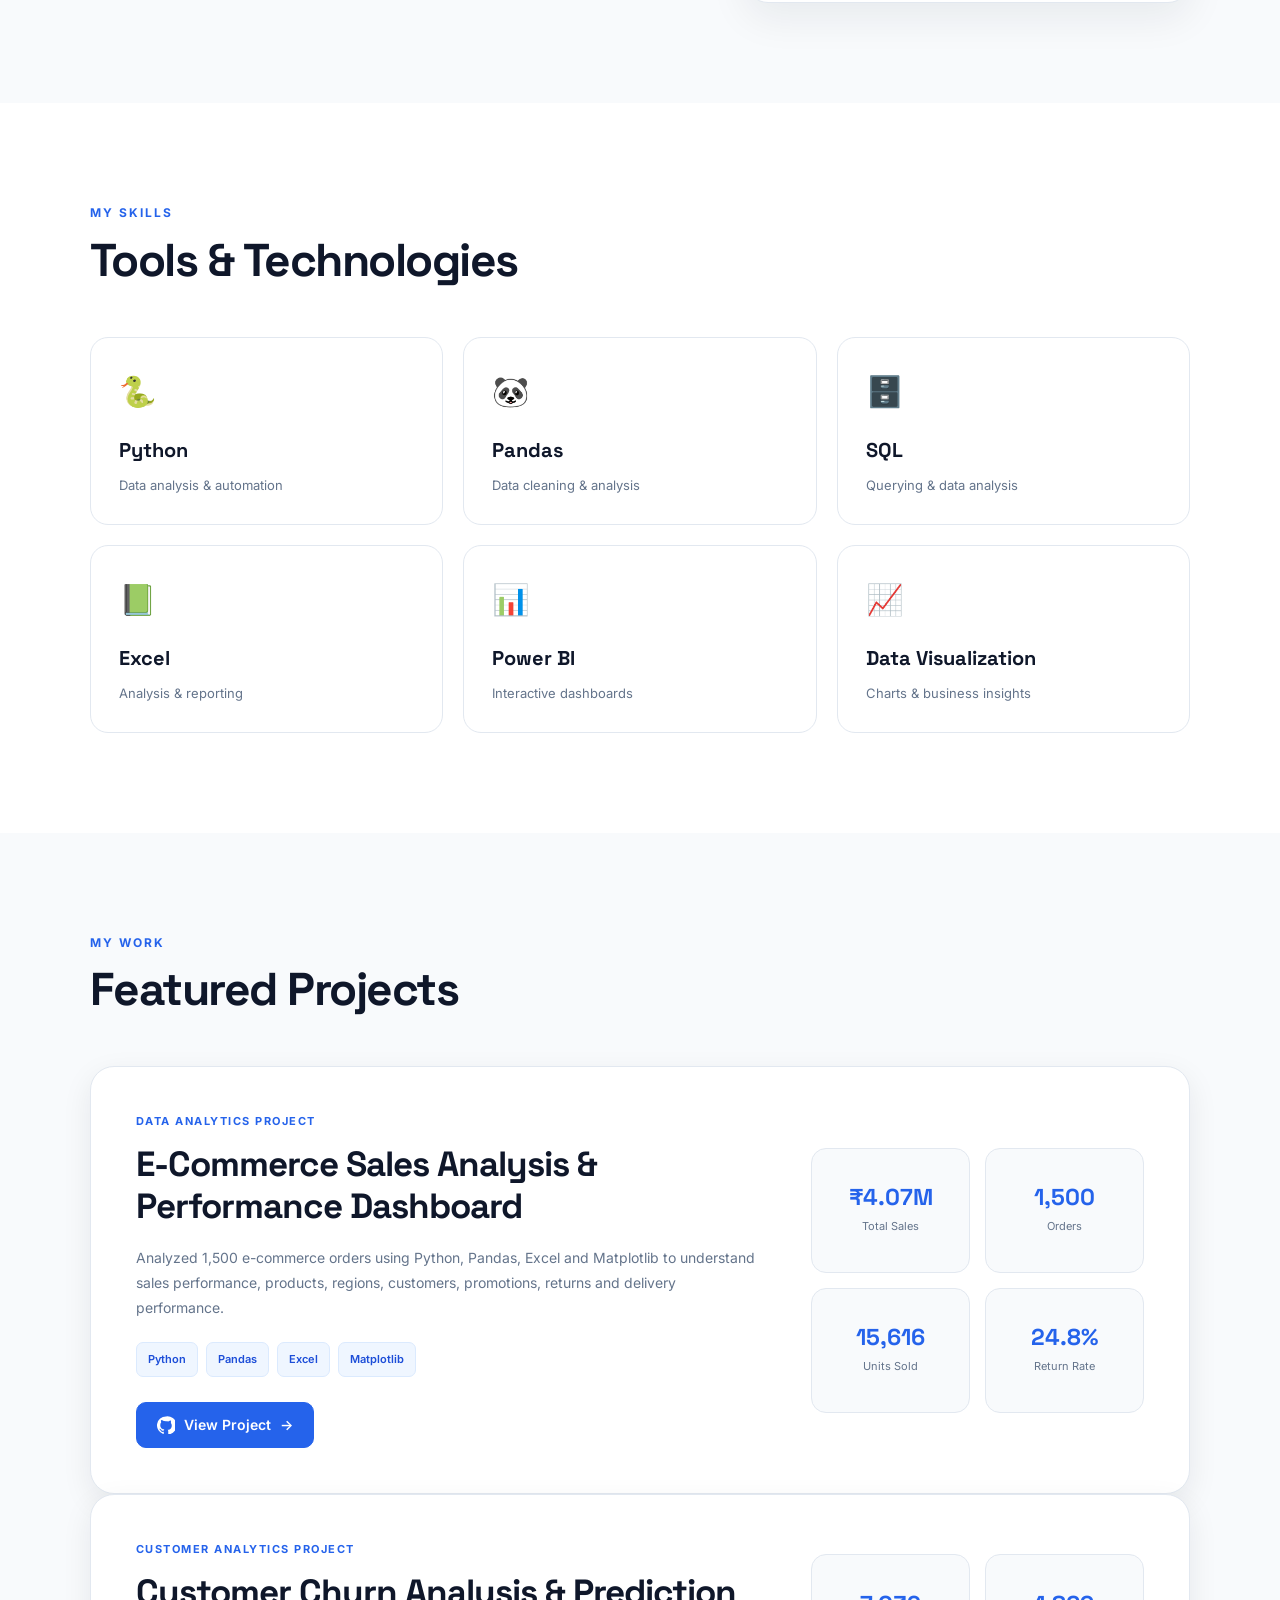
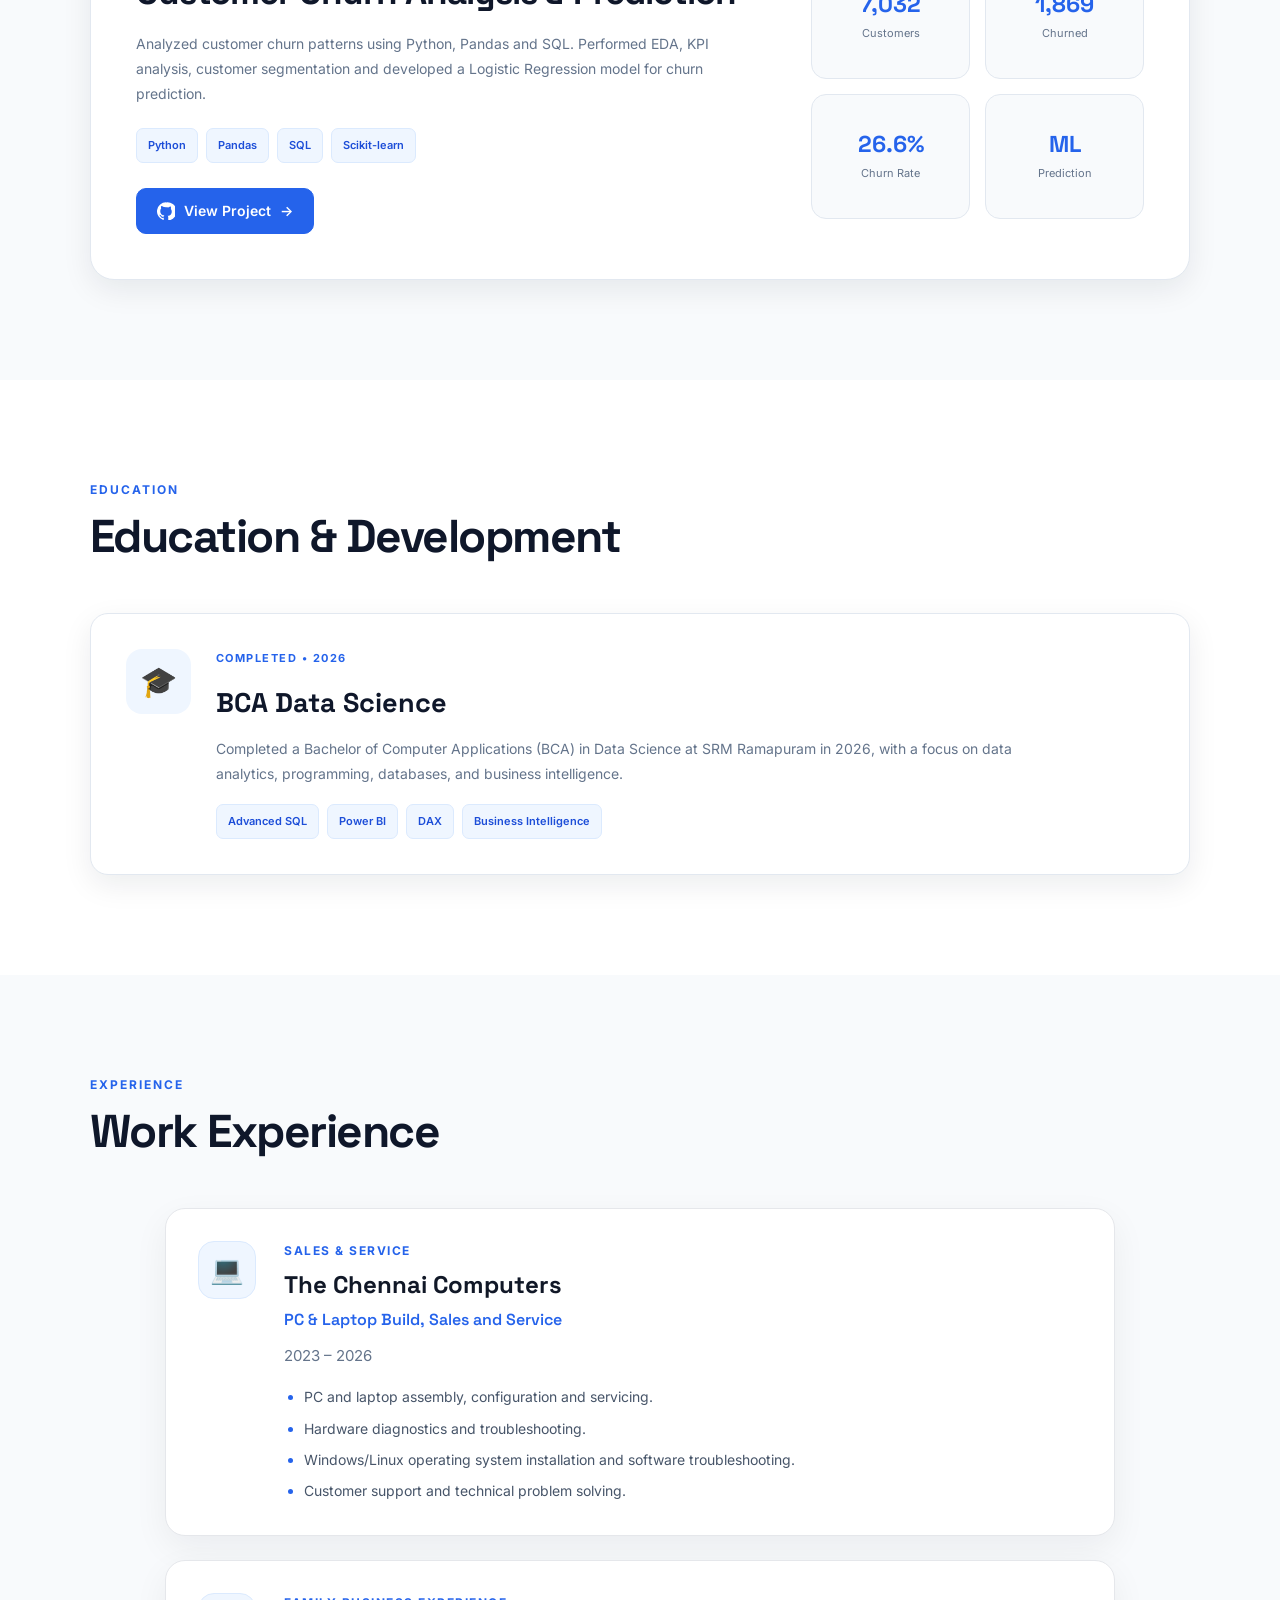
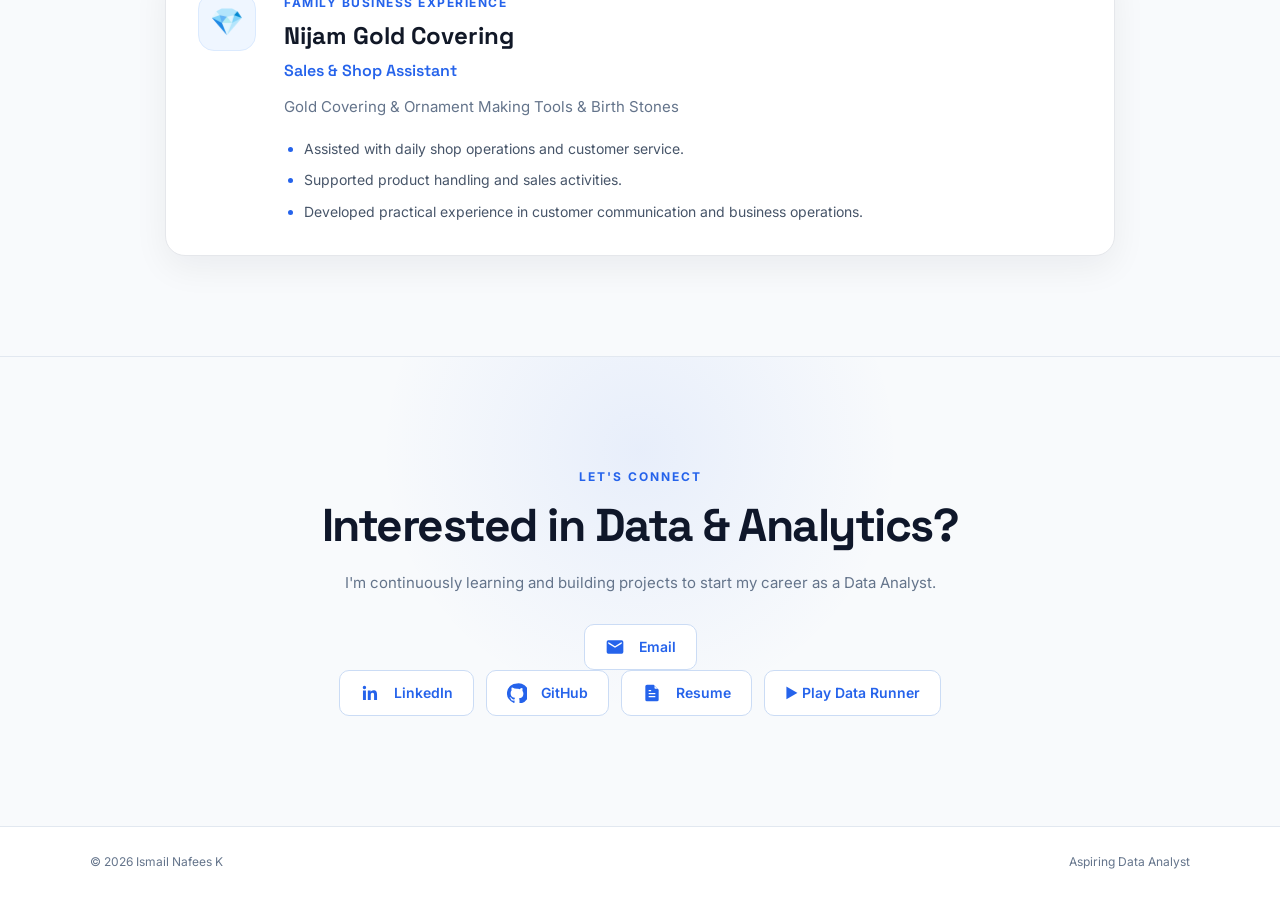
==== commit 861eeb79: "Update index.html" ====
--- a/index.html
+++ b/index.html
@@ -56,6 +56,7 @@
             <a href="#experience">Experience</a>
 
             <a href="#contact">Contact</a>
+<a href="game.html">Game</a>
 
         </div>
 
--- a/style.css
+++ b/style.css
@@ -2355,4 +2355,15 @@
 
 .project-button:hover .project-arrow {
     transform: none;
+}
+.game-button {
+    border: 1.5px solid #2563eb;
+    color: #2563eb;
+    font-weight: 600;
+}
+
+.game-button:hover {
+    background: #2563eb;
+    color: #ffffff;
+    transform: translateY(-2px);
 }
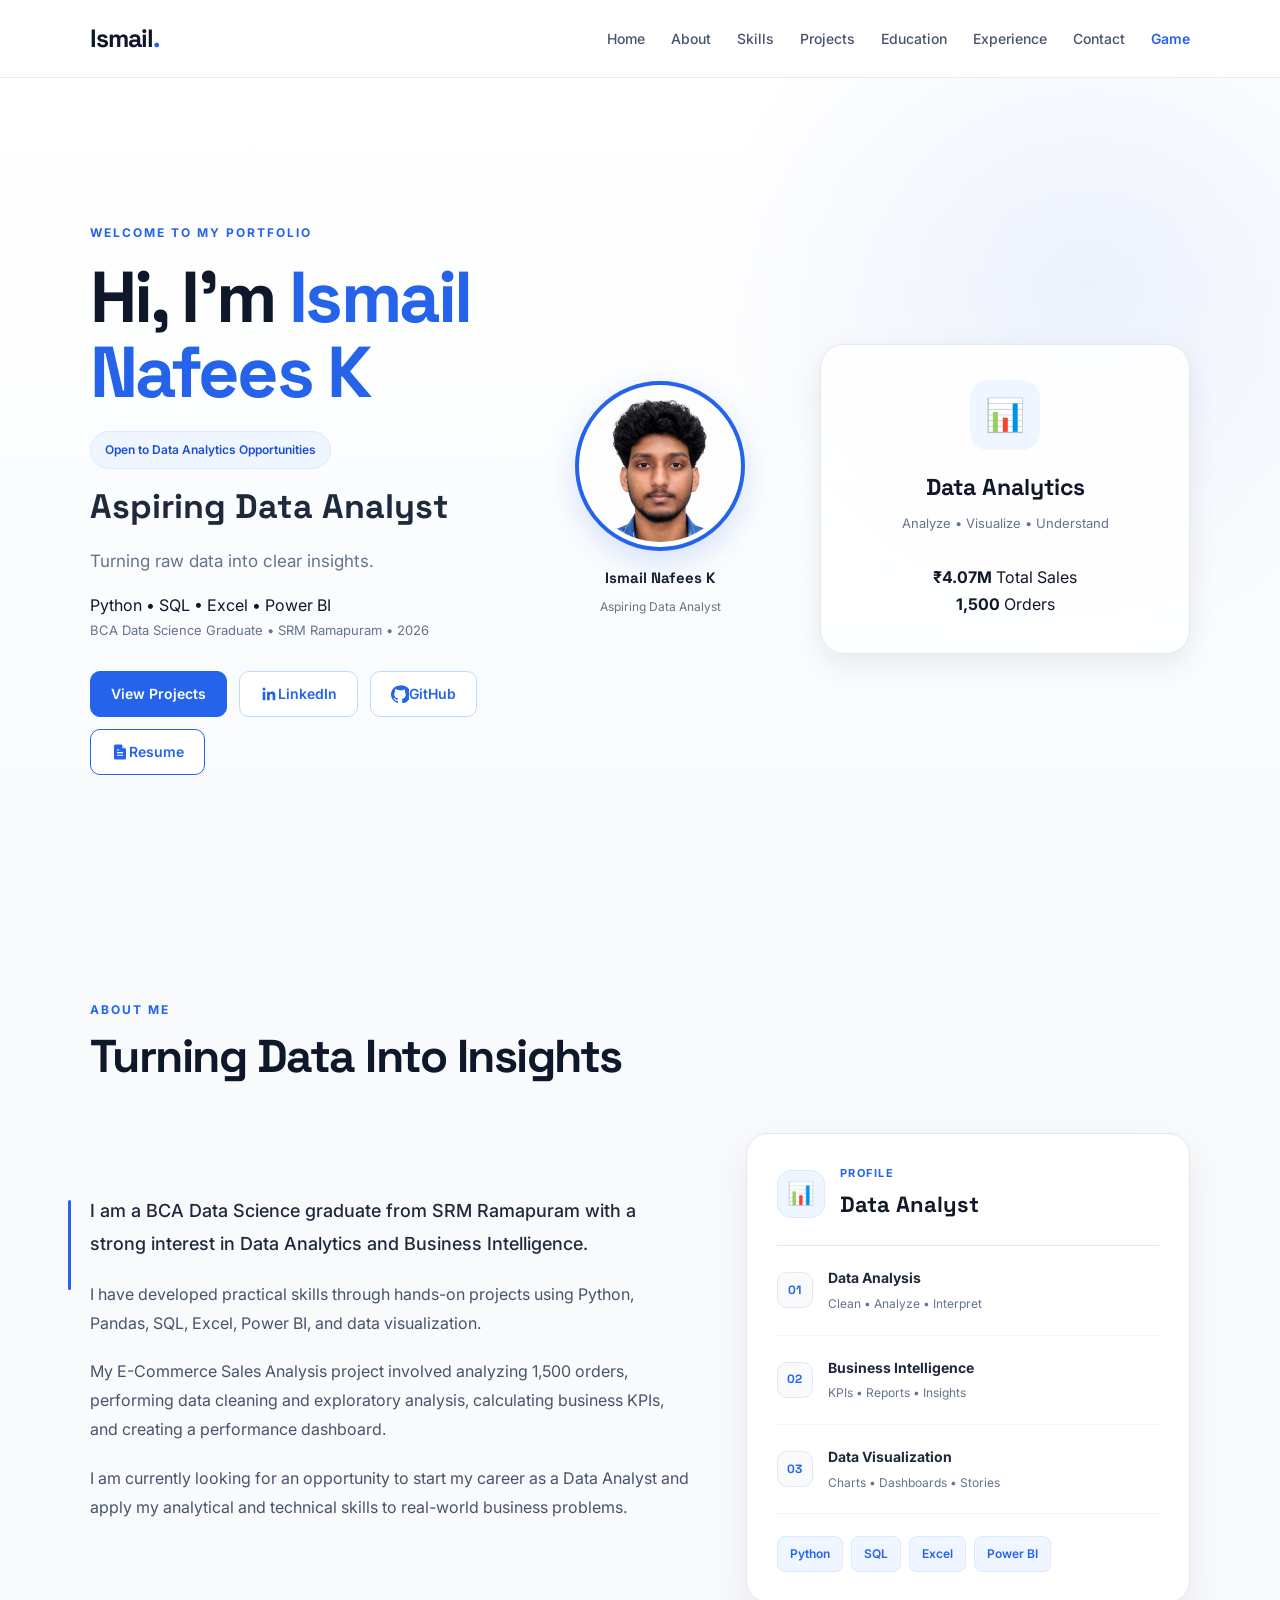
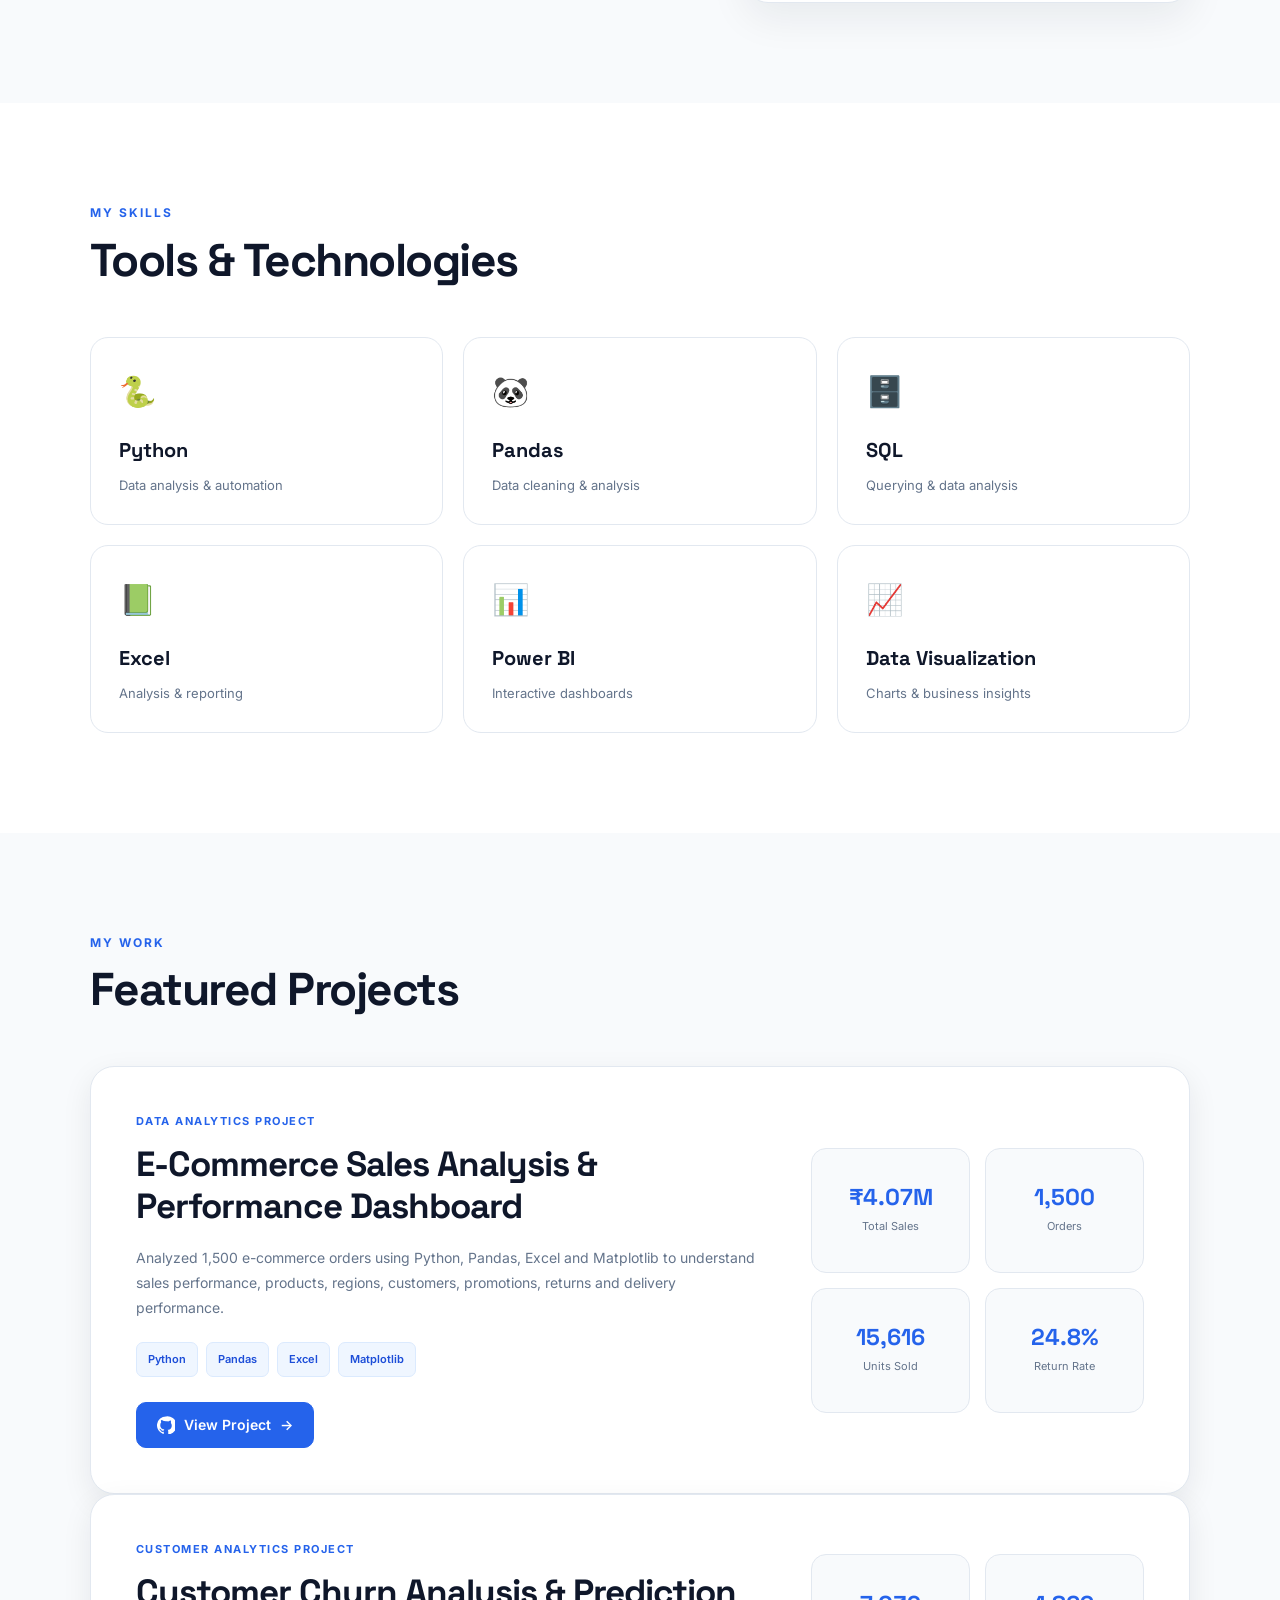
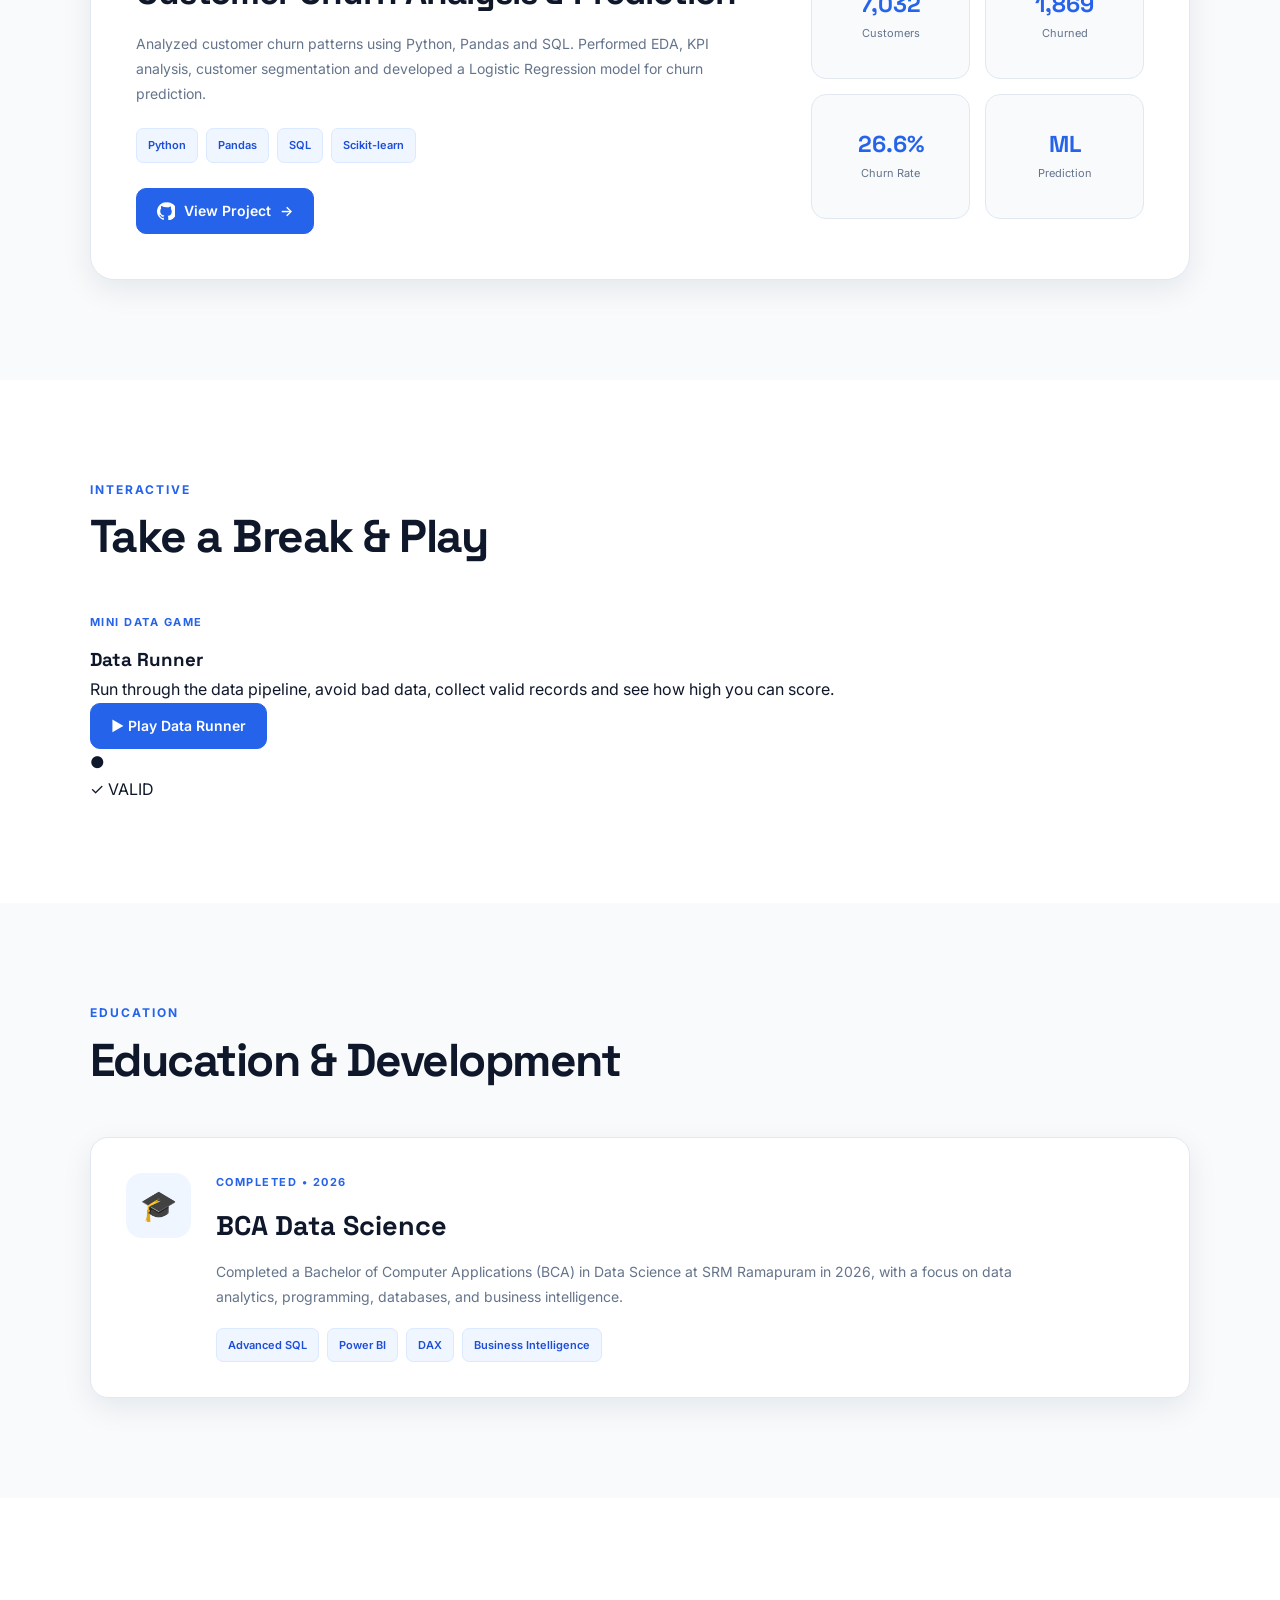
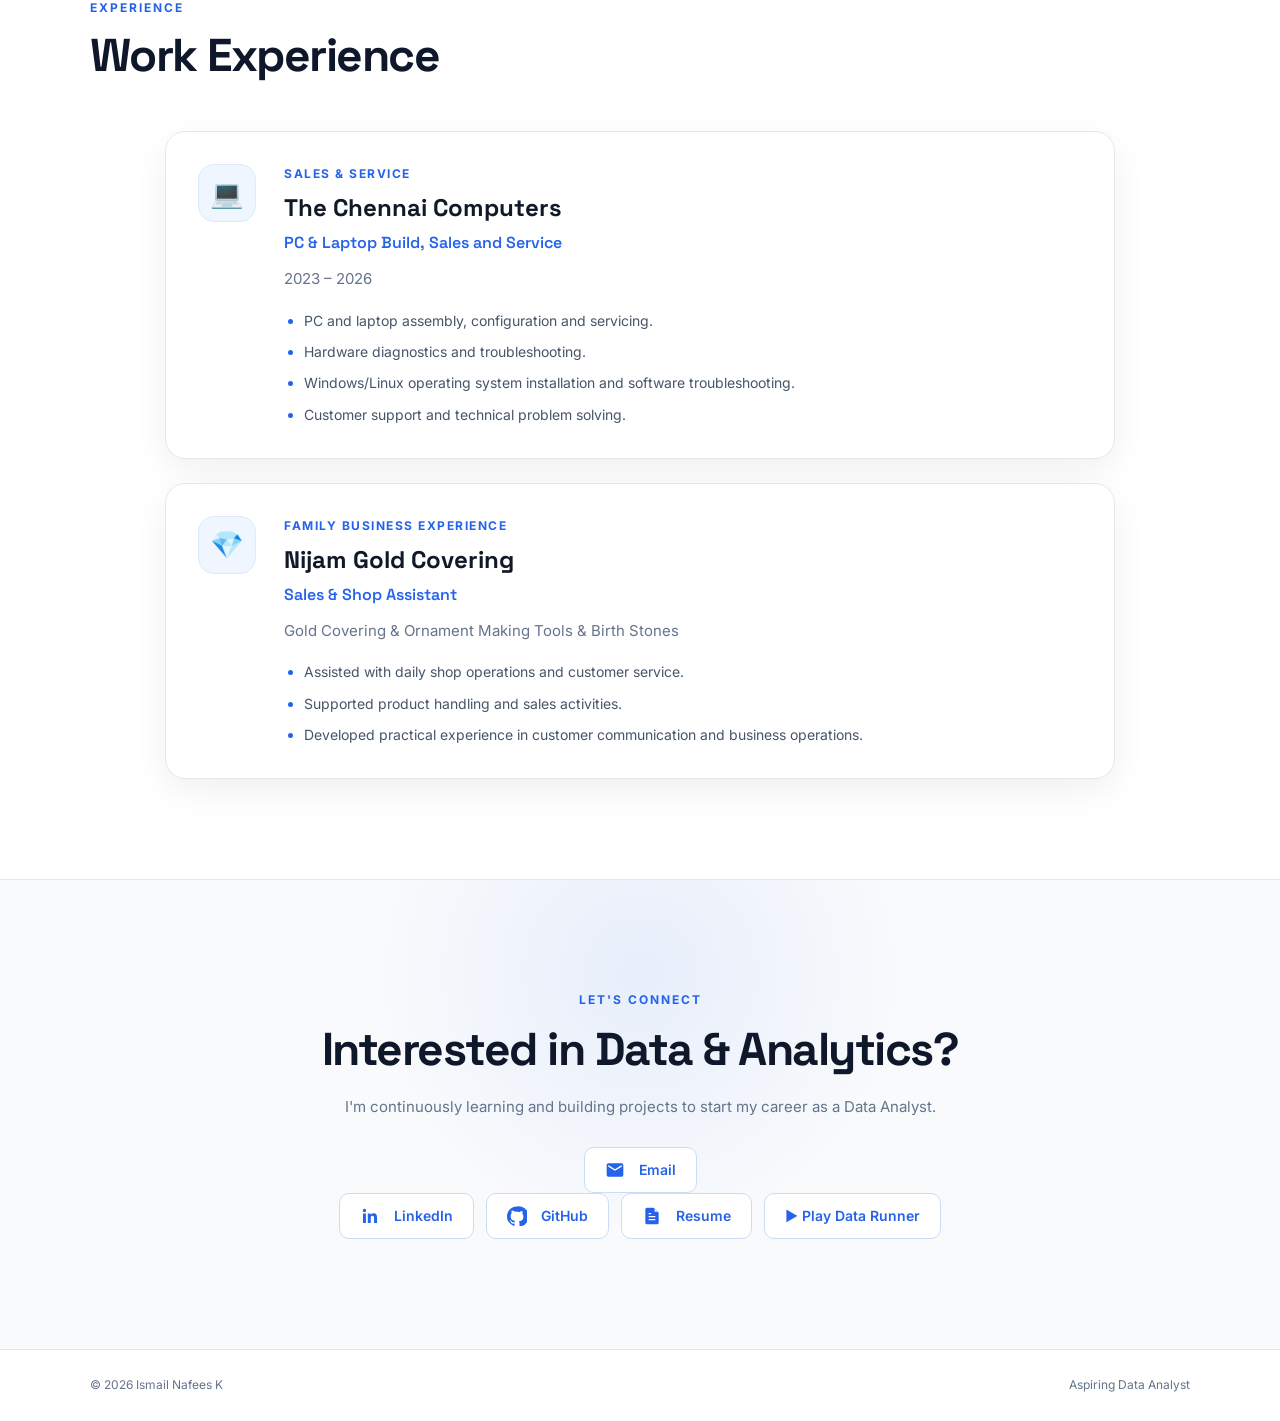
==== commit aa845e8f: "Update index.html" ====
--- a/index.html
+++ b/index.html
@@ -777,7 +777,63 @@
     </section>
 
 
-
+<section class="section">
+
+    <div class="section-title">
+        <p>INTERACTIVE</p>
+        <h2>Take a Break & Play</h2>
+    </div>
+
+    <div class="game-preview-card">
+
+        <div class="game-preview-content">
+
+            <p class="project-label">
+                MINI DATA GAME
+            </p>
+
+            <h3>Data Runner</h3>
+
+            <p>
+                Run through the data pipeline, avoid bad data,
+                collect valid records and see how high you can score.
+            </p>
+
+            <a href="game.html" class="button game-preview-button">
+                ▶ Play Data Runner
+            </a>
+
+        </div>
+
+        <div class="game-preview-visual">
+
+            <div class="game-mini-screen">
+
+                <div class="mini-bar"></div>
+
+                <div class="mini-chart">
+                    <span></span>
+                    <span></span>
+                    <span></span>
+                    <span></span>
+                    <span></span>
+                </div>
+
+                <div class="mini-character">
+                    ●
+                </div>
+
+                <div class="mini-data">
+                    ✓ VALID
+                </div>
+
+            </div>
+
+        </div>
+
+    </div>
+
+</section>
     <!-- =========================
          Education
     ========================== -->
--- a/style.css
+++ b/style.css
@@ -2366,4 +2366,12 @@
     background: #2563eb;
     color: #ffffff;
     transform: translateY(-2px);
+}
+.nav-links a[href="game.html"] {
+    color: #2563eb;
+    font-weight: 600;
+}
+
+.nav-links a[href="game.html"]:hover {
+    color: #1d4ed8;
 }
